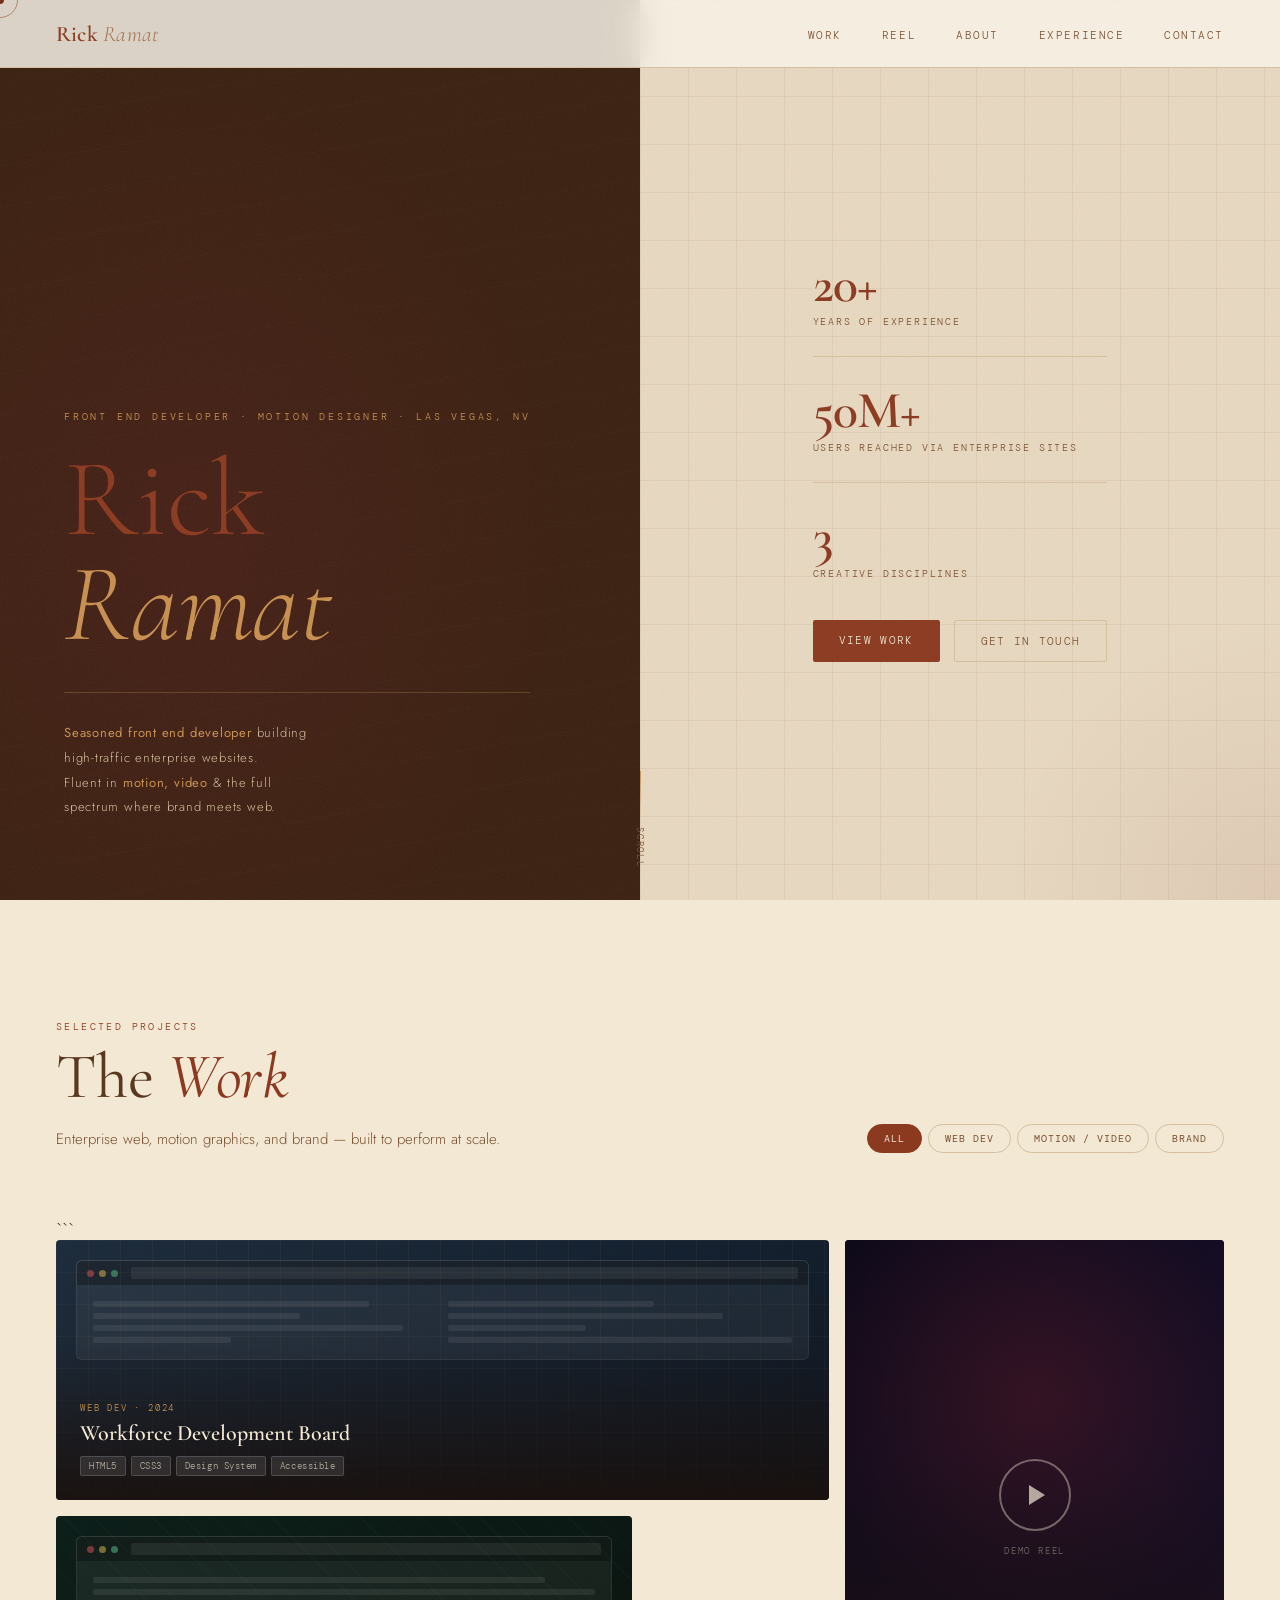
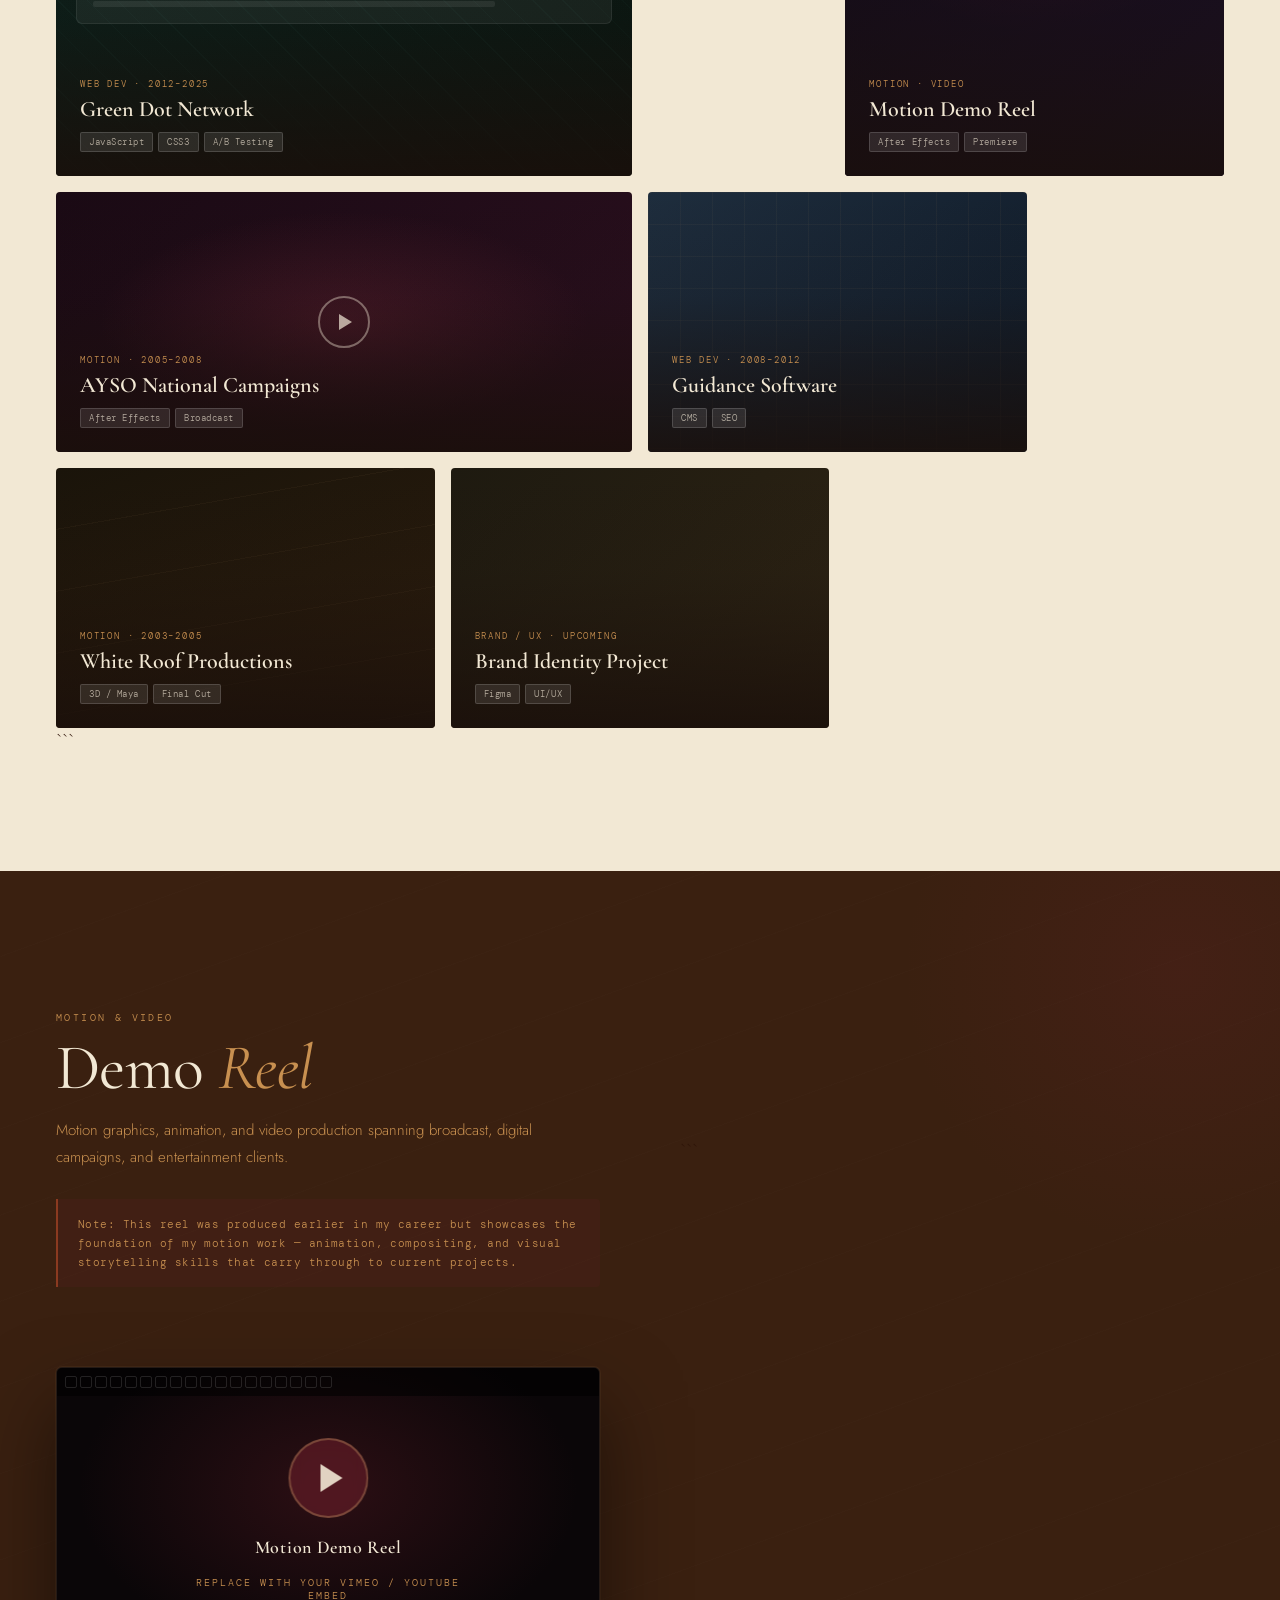
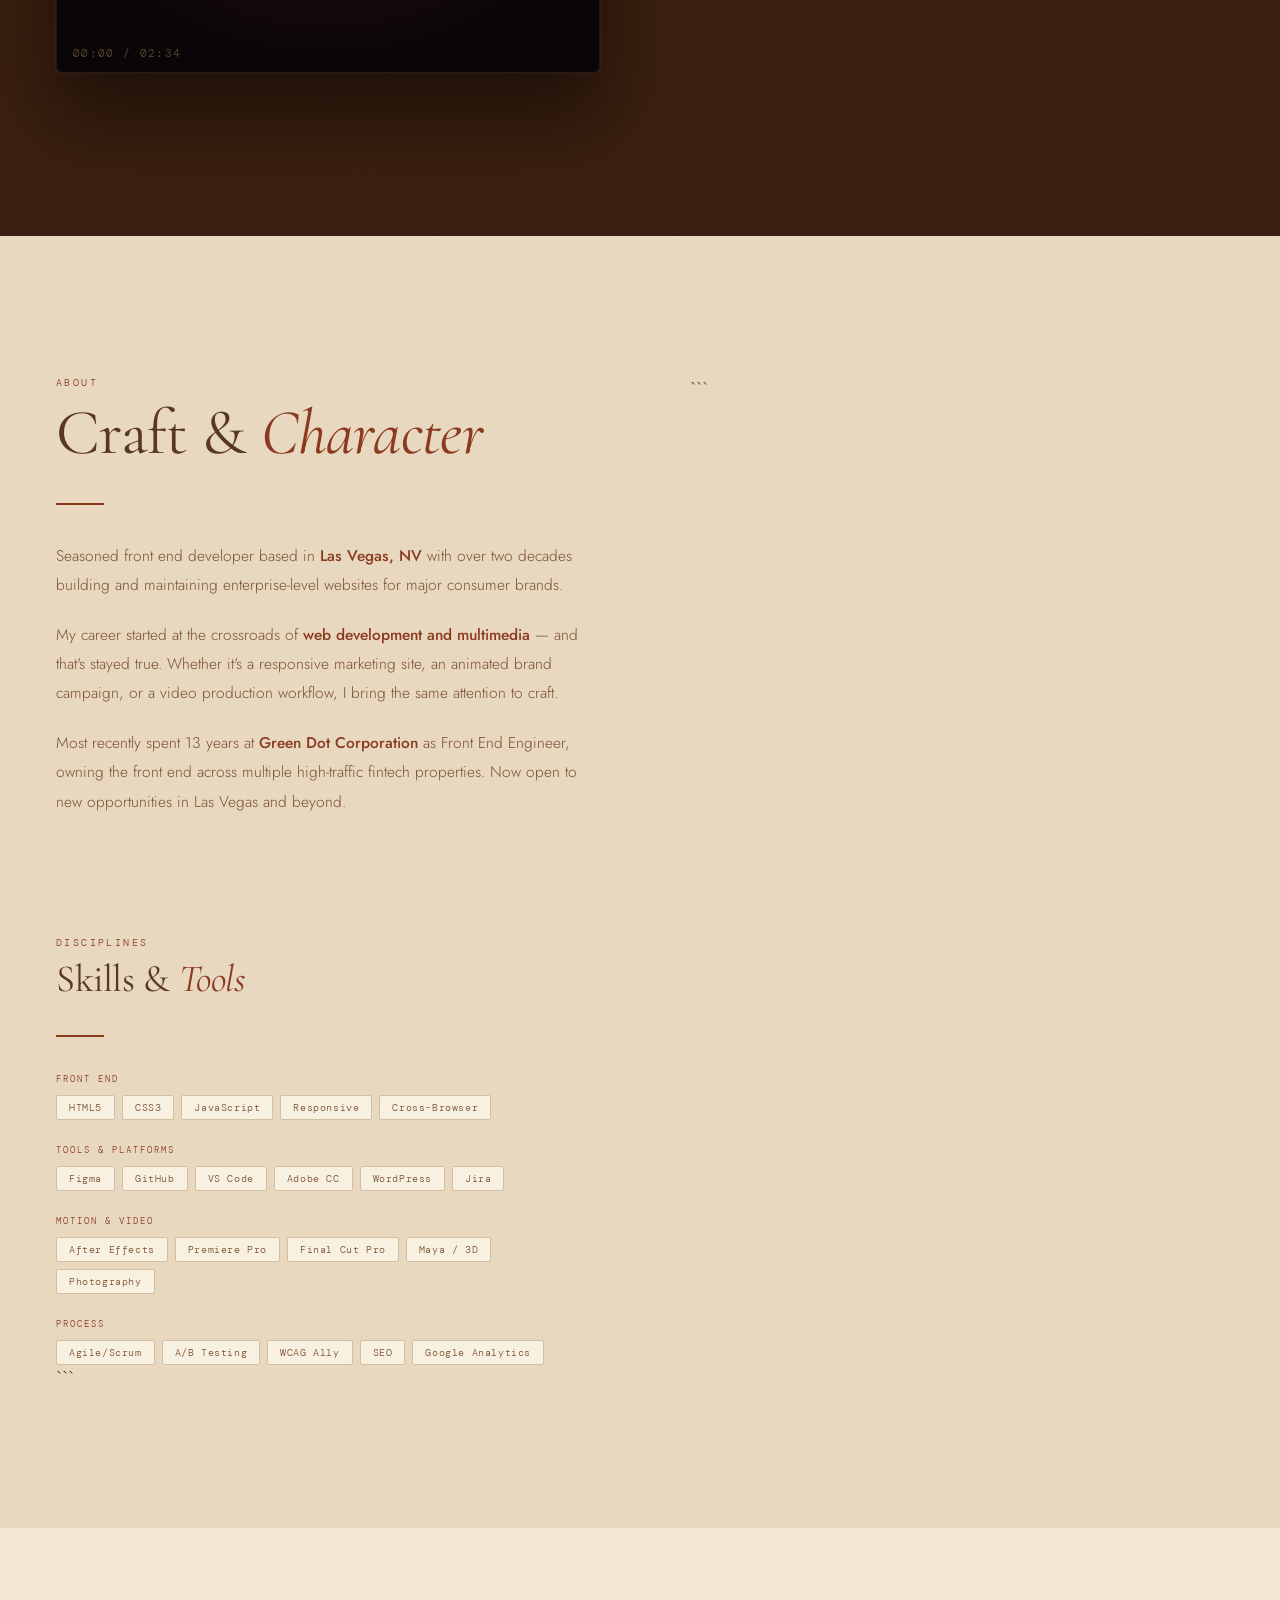
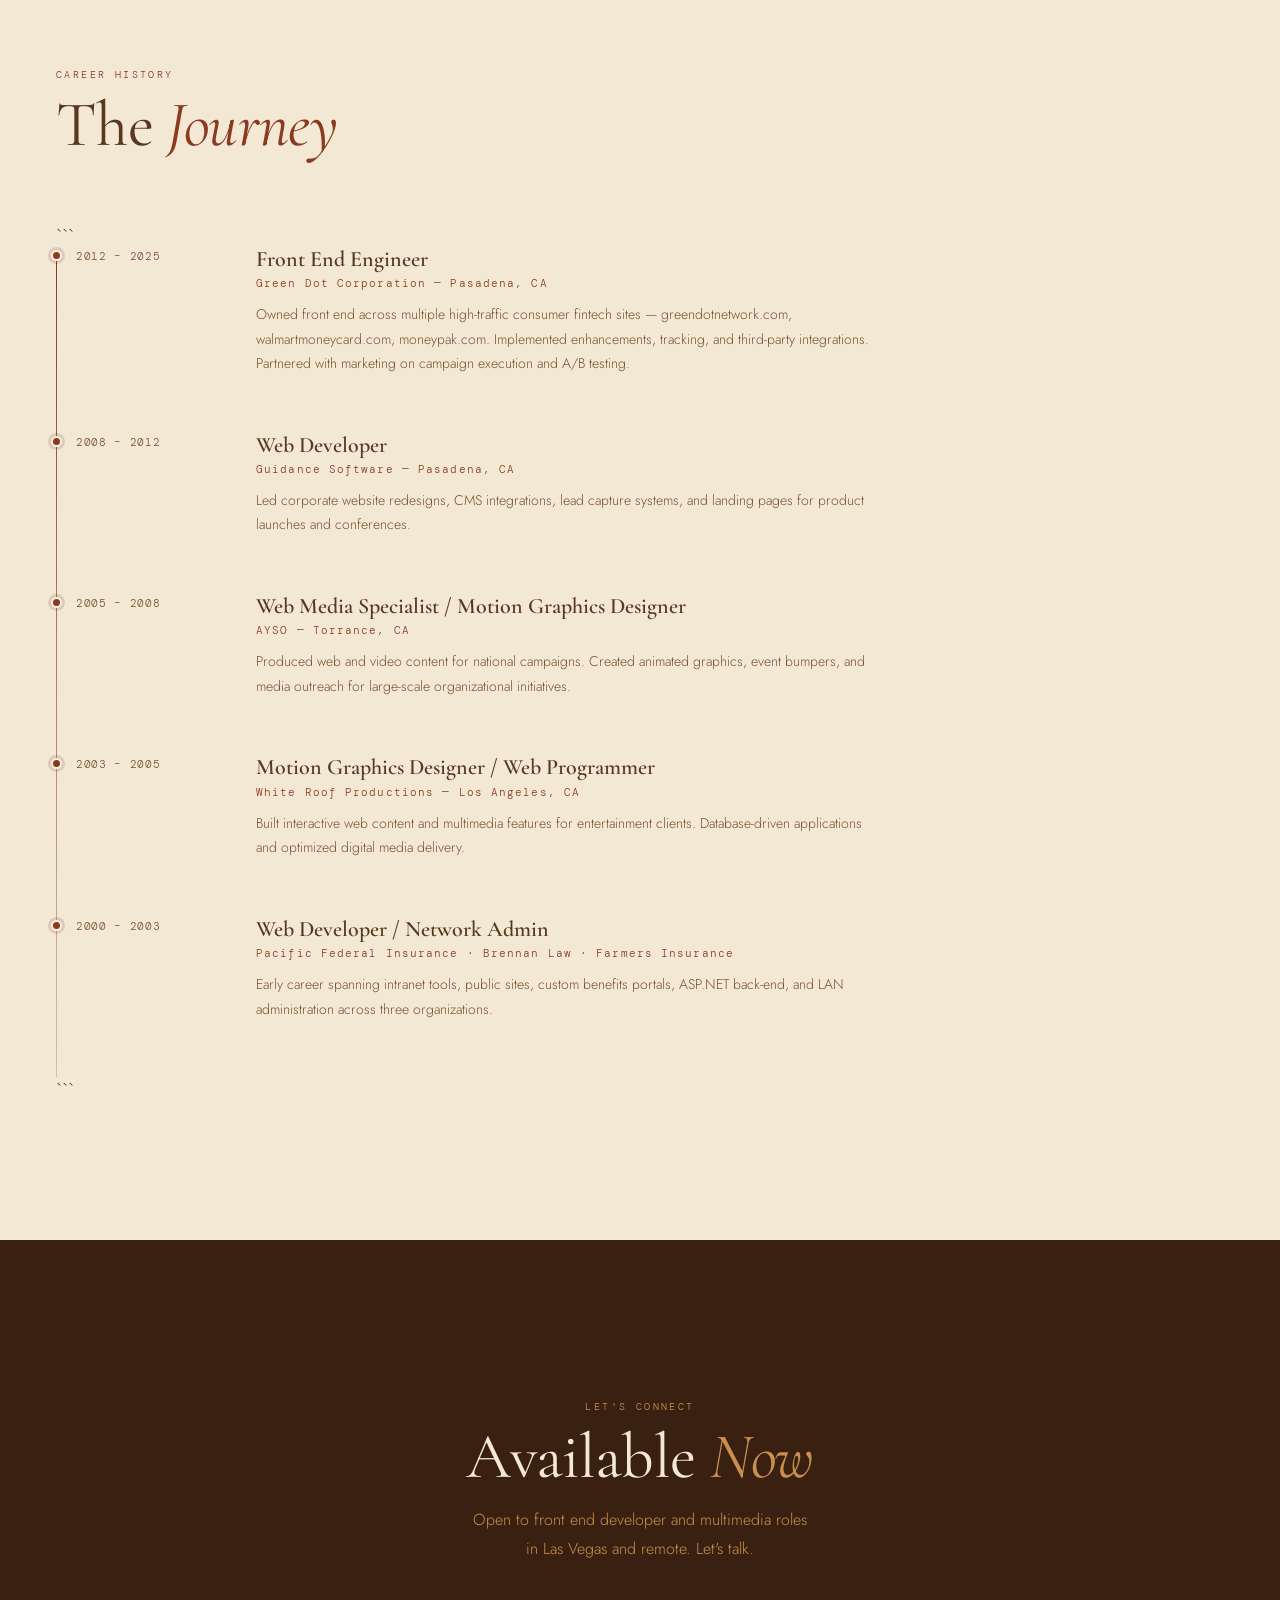
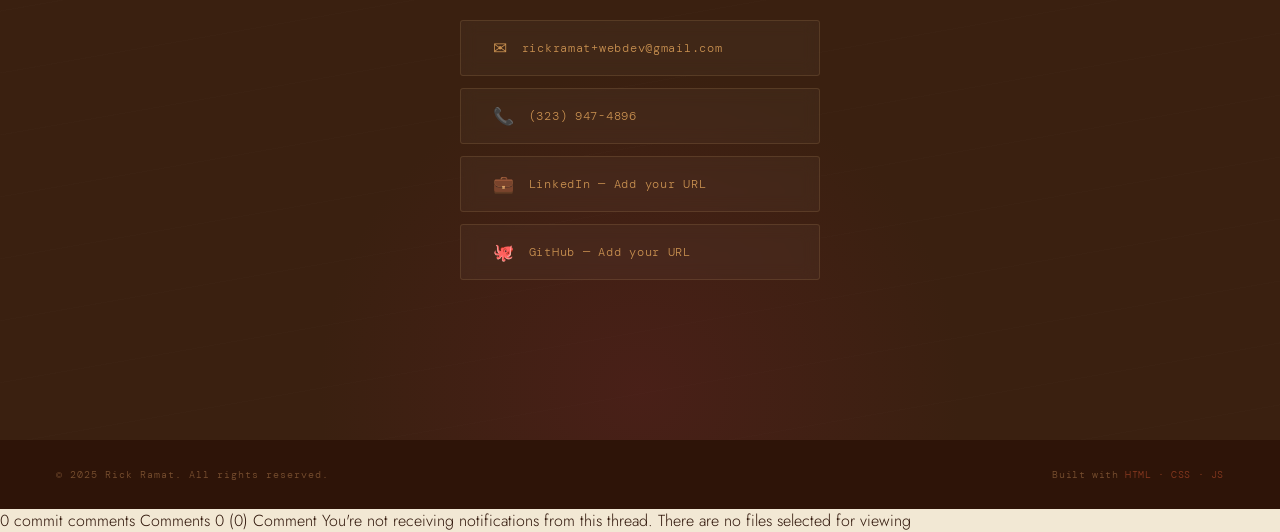
==== index.html @ 10703a1c "remove stray text" ====
<!DOCTYPE html>
<html lang="en">
<head>
<meta charset="UTF-8">
<meta name="viewport" content="width=device-width, initial-scale=1.0">
<title>Rick Ramat — Portfolio</title>
<link rel="preconnect" href="https://fonts.googleapis.com">
<link rel="preconnect" href="https://fonts.gstatic.com" crossorigin>
<link href="https://fonts.googleapis.com/css2?family=Cormorant+Garamond:ital,wght@0,300;0,400;0,600;0,700;1,300;1,400&family=Jost:wght@100;200;300;400;500&family=DM+Mono:wght@300;400;500&display=swap" rel="stylesheet">
<style>
/* ═══════════════════════════════════════════
   TOKENS
═══════════════════════════════════════════ */
:root {
  --ink:        #2e1408;
  --burgundy:   #8b3a20;
  --burgundy2:  #a84e2e;
  --burg-glow:  rgba(139,58,32,0.18);
  --brown-dk:   #5a3820;
  --brown-md:   #7a5030;
  --brown-lt:   #a07050;
  --parchment:  #e8d8c0;
  --parch-dk:   #d4c0a0;
  --parch-lt:   #f2e8d4;
  --sand:       #c89050;
  --sand-dim:   #7a5030;
  --cream:      #f8f0e0;
  --rope:       #c89050;
  --copper:     #8b3a20;
  --aged:       rgba(90,56,32,0.08);
  --f-display:  'Cormorant Garamond', Georgia, serif;
  --f-body:     'Jost', sans-serif;
  --f-mono:     'DM Mono', monospace;
  --ease-smooth: cubic-bezier(0.4, 0, 0.2, 1);
  --ease-spring: cubic-bezier(0.34, 1.56, 0.64, 1);
}
/* ═══════════════════════════════════════════
   RESET
═══════════════════════════════════════════ */
*, *::before, *::after { box-sizing: border-box; margin: 0; padding: 0; }
html { scroll-behavior: smooth; font-size: 16px; }
body {
  background: var(--parch-lt);
  color: var(--ink);
  font-family: var(--f-body);
  font-weight: 300;
  overflow-x: hidden;
  cursor: default;
}
/* Parchment texture overlay */
body::before {
  content: '';
  position: fixed; inset: 0;
  background-image:
    url("data:image/svg+xml,%3Csvg xmlns='http://www.w3.org/2000/svg' width='400' height='400'%3E%3Cfilter id='n'%3E%3CfeTurbulence type='fractalNoise' baseFrequency='0.65' numOctaves='3' stitchTiles='stitch'/%3E%3CfeColorMatrix type='saturate' values='0'/%3E%3C/filter%3E%3Crect width='400' height='400' filter='url(%23n)' opacity='0.055'/%3E%3C/svg%3E");
  pointer-events: none;
  z-index: 1000;
}
a { color: inherit; text-decoration: none; }
img { display: block; max-width: 100%; }
/* ═══════════════════════════════════════════
   CUSTOM CURSOR
═══════════════════════════════════════════ */
.cursor {
  position: fixed;
  width: 8px; height: 8px;
  background: var(--burgundy);
  border-radius: 50%;
  pointer-events: none;
  z-index: 9999;
  transform: translate(-50%,-50%);
  transition: transform 0.1s, width 0.3s var(--ease-spring), height 0.3s var(--ease-spring), background 0.3s;
  mix-blend-mode: multiply;
}
.cursor-ring {
  position: fixed;
  width: 36px; height: 36px;
  border: 1.5px solid var(--burgundy);
  border-radius: 50%;
  pointer-events: none;
  z-index: 9998;
  transform: translate(-50%,-50%);
  transition: transform 0.18s var(--ease-smooth), width 0.4s var(--ease-spring), height 0.4s var(--ease-spring), opacity 0.3s;
  opacity: 0.5;
}
/* ═══════════════════════════════════════════
   NAV
═══════════════════════════════════════════ */
nav {
  position: fixed; top: 0; left: 0; right: 0;
  z-index: 500;
  display: flex; align-items: center; justify-content: space-between;
  padding: 0 56px;
  height: 68px;
  background: rgba(250,244,232,0.85);
  backdrop-filter: blur(16px);
  border-bottom: 1px solid var(--parch-dk);
}
.nav-sig {
  font-family: var(--f-display);
  font-size: 22px;
  font-weight: 600;
  color: var(--burgundy);
  letter-spacing: 0.01em;
  line-height: 1;
}
.nav-sig span {
  color: var(--brown-lt);
  font-weight: 300;
  font-style: italic;
}
.nav-links {
  display: flex; gap: 40px; list-style: none;
}
.nav-links a {
  font-family: var(--f-mono);
  font-size: 11px;
  color: var(--sand-dim);
  letter-spacing: 0.14em;
  text-transform: uppercase;
  transition: color 0.25s;
  position: relative;
}
.nav-links a::after {
  content: '';
  position: absolute; bottom: -3px; left: 0; right: 0;
  height: 1px;
  background: var(--burgundy);
  transform: scaleX(0);
  transform-origin: left;
  transition: transform 0.3s var(--ease-smooth);
}
.nav-links a:hover { color: var(--burgundy); }
.nav-links a:hover::after { transform: scaleX(1); }
/* ═══════════════════════════════════════════
   HERO
═══════════════════════════════════════════ */
#hero {
  min-height: 100vh;
  display: grid;
  grid-template-columns: 1fr 1fr;
  position: relative;
  overflow: hidden;
}
/* Left panel — dark */
.hero-left {
  background: #3a2010;
  display: flex;
  align-items: flex-end;
  padding: 100px 64px 80px;
  position: relative;
  overflow: hidden;
}
/* Worn wood grain lines */
.hero-left::before {
  content: '';
  position: absolute; inset: 0;
  background: repeating-linear-gradient(
    170deg,
    transparent,
    transparent 40px,
    rgba(255,255,255,0.012) 40px,
    rgba(255,255,255,0.012) 41px
  );
}
/* Vignette */
.hero-left::after {
  content: '';
  position: absolute; inset: 0;
  background: radial-gradient(ellipse at 30% 60%, rgba(107,31,42,0.25) 0%, transparent 65%);
}
.hero-left-content {
  position: relative; z-index: 1;
}
.hero-eyebrow {
  font-family: var(--f-mono);
  font-size: 10px;
  letter-spacing: 0.28em;
  text-transform: uppercase;
  color: var(--rope);
  margin-bottom: 24px;
  opacity: 0;
  animation: riseUp 0.9s 0.2s var(--ease-smooth) forwards;
}
.hero-name {
  font-family: var(--f-display);
  font-weight: 300;
  line-height: 0.95;
  letter-spacing: -0.01em;
  opacity: 0;
  animation: riseUp 0.9s 0.35s var(--ease-smooth) forwards;
}
.hero-name .first {
  display: block;
  font-size: clamp(72px, 9vw, 110px);
  color: var(--copper);
}
.hero-name .last {
  display: block;
  font-size: clamp(72px, 9vw, 110px);
  color: var(--rope);
  font-style: italic;
}
.hero-title-block {
  margin-top: 36px;
  padding-top: 28px;
  border-top: 1px solid rgba(184,144,96,0.3);
  opacity: 0;
  animation: riseUp 0.9s 0.5s var(--ease-smooth) forwards;
}
.hero-title {
  font-family: var(--f-body);
  font-size: 13px;
  font-weight: 300;
  color: var(--parch-dk);
  letter-spacing: 0.06em;
  line-height: 1.9;
}
.hero-title strong {
  color: var(--sand);
  font-weight: 400;
}
/* Right panel — parchment */
.hero-right {
  background: #e8d8c0;
  display: flex;
  align-items: center;
  justify-content: center;
  padding: 100px 64px 80px;
  position: relative;
}
/* Map-like grid lines */
.hero-right::before {
  content: '';
  position: absolute; inset: 0;
  background-image:
    linear-gradient(rgba(90,50,20,0.06) 1px, transparent 1px),
    linear-gradient(90deg, rgba(90,50,20,0.06) 1px, transparent 1px);
  background-size: 48px 48px;
}
/* Aged corner stain */
.hero-right::after {
  content: '';
  position: absolute;
  bottom: 0; right: 0;
  width: 280px; height: 280px;
  background: radial-gradient(circle at 100% 100%, rgba(107,31,42,0.08) 0%, transparent 70%);
}
.hero-right-content {
  position: relative; z-index: 1;
  max-width: 380px;
}
.hero-stat-list {
  list-style: none;
  display: flex;
  flex-direction: column;
  gap: 28px;
  opacity: 0;
  animation: riseUp 0.9s 0.6s var(--ease-smooth) forwards;
}
.hero-stat {
  display: flex;
  flex-direction: column;
  gap: 4px;
  padding-bottom: 28px;
  border-bottom: 1px solid var(--parch-dk);
}
.hero-stat:last-child { border-bottom: none; padding-bottom: 0; }
.stat-num {
  font-family: var(--f-display);
  font-size: 52px;
  font-weight: 600;
  color: var(--burgundy);
  line-height: 1;
  letter-spacing: -0.02em;
}
.stat-label {
  font-family: var(--f-mono);
  font-size: 10px;
  letter-spacing: 0.18em;
  text-transform: uppercase;
  color: var(--sand-dim);
}
.hero-cta-row {
  display: flex; gap: 14px; flex-wrap: wrap;
  margin-top: 40px;
  opacity: 0;
  animation: riseUp 0.9s 0.75s var(--ease-smooth) forwards;
}
.btn-burg {
  font-family: var(--f-mono);
  font-size: 11px;
  padding: 13px 26px;
  background: var(--burgundy);
  color: var(--parch-lt);
  letter-spacing: 0.12em;
  text-transform: uppercase;
  border: none;
  border-radius: 2px;
  cursor: pointer;
  transition: background 0.25s, transform 0.2s var(--ease-spring);
}
.btn-burg:hover { background: var(--burgundy2); transform: translateY(-2px); }
.btn-ghost {
  font-family: var(--f-mono);
  font-size: 11px;
  padding: 13px 26px;
  background: transparent;
  color: var(--brown-md);
  letter-spacing: 0.12em;
  text-transform: uppercase;
  border: 1px solid var(--parch-dk);
  border-radius: 2px;
  cursor: pointer;
  transition: border-color 0.25s, color 0.25s;
}
.btn-ghost:hover { border-color: var(--burgundy); color: var(--burgundy); }
/* Scroll hint */
.scroll-hint {
  position: absolute;
  bottom: 32px; left: 50%;
  transform: translateX(-50%);
  display: flex;
  flex-direction: column;
  align-items: center;
  gap: 8px;
  opacity: 0;
  animation: fadeIn 1s 1.2s ease forwards;
}
.scroll-line {
  width: 1px; height: 48px;
  background: linear-gradient(to bottom, var(--rope), transparent);
  animation: scrollPulse 2s ease-in-out infinite;
}
.scroll-label {
  font-family: var(--f-mono);
  font-size: 9px;
  letter-spacing: 0.2em;
  text-transform: uppercase;
  color: var(--sand-dim);
  writing-mode: vertical-rl;
}
/* ═══════════════════════════════════════════
   SECTION SHELL
═══════════════════════════════════════════ */
section { position: relative; }
.sec-inner {
  max-width: 1280px;
  margin: 0 auto;
  padding: 0 56px;
}
.sec-label {
  font-family: var(--f-mono);
  font-size: 10px;
  letter-spacing: 0.24em;
  text-transform: uppercase;
  color: var(--burgundy);
  margin-bottom: 10px;
}
.sec-title {
  font-family: var(--f-display);
  font-size: clamp(42px, 5vw, 68px);
  font-weight: 400;
  color: var(--brown-dk);
  line-height: 1.05;
  letter-spacing: -0.01em;
}
.sec-title em {
  font-style: italic;
  color: var(--burgundy);
}
.sec-sub {
  font-size: 15px;
  color: var(--sand-dim);
  max-width: 520px;
  line-height: 1.8;
  margin-top: 16px;
  font-weight: 300;
}
/* ═══════════════════════════════════════════
   WORK SECTION
═══════════════════════════════════════════ */
#work {
  background: #f2e8d4;
  padding: 120px 0;
}
.work-header {
  display: flex;
  align-items: flex-end;
  justify-content: space-between;
  gap: 40px;
  margin-bottom: 64px;
  flex-wrap: wrap;
}
.filter-row {
  display: flex; gap: 6px; flex-wrap: wrap;
}
.filt {
  font-family: var(--f-mono);
  font-size: 10px;
  padding: 7px 16px;
  border-radius: 20px;
  border: 1px solid var(--parch-dk);
  background: transparent;
  color: var(--sand-dim);
  cursor: pointer;
  letter-spacing: 0.1em;
  text-transform: uppercase;
  transition: all 0.25s;
}
.filt.on, .filt:hover {
  background: var(--burgundy);
  border-color: var(--burgundy);
  color: var(--parch-lt);
}
/* Bento-style grid */
.bento {
  display: grid;
  grid-template-columns: repeat(12, 1fr);
  grid-auto-rows: 260px;
  gap: 16px;
}
.card {
  position: relative;
  overflow: hidden;
  border-radius: 4px;
  cursor: pointer;
  background: var(--parchment);
}
.card-sm  { grid-column: span 4; }
.card-md  { grid-column: span 6; }
.card-lg  { grid-column: span 8; }
.card-xl  { grid-column: span 12; grid-row: span 1; height: 320px; }
.card-tall{ grid-column: span 4; grid-row: span 2; }
/* Card inner layers */
.card-bg {
  position: absolute; inset: 0;
  transition: transform 0.6s var(--ease-smooth);
}
.card:hover .card-bg { transform: scale(1.04); }
.card-overlay {
  position: absolute; inset: 0;
  background: linear-gradient(to top, rgba(26,15,10,0.85) 0%, rgba(26,15,10,0.1) 60%, transparent 100%);
  transition: opacity 0.4s;
}
.card-overlay-hover {
  position: absolute; inset: 0;
  background: rgba(107,31,42,0.18);
  opacity: 0;
  transition: opacity 0.35s;
  display: flex; align-items: center; justify-content: center;
}
.card:hover .card-overlay-hover { opacity: 1; }
.view-pill {
  font-family: var(--f-mono);
  font-size: 10px;
  letter-spacing: 0.16em;
  text-transform: uppercase;
  color: var(--parch-lt);
  border: 1px solid rgba(242,232,213,0.6);
  padding: 8px 18px;
  border-radius: 20px;
  backdrop-filter: blur(8px);
  background: rgba(107,31,42,0.3);
}
.card-body {
  position: absolute;
  bottom: 0; left: 0; right: 0;
  padding: 24px;
  z-index: 2;
}
.card-type {
  font-family: var(--f-mono);
  font-size: 9px;
  letter-spacing: 0.2em;
  text-transform: uppercase;
  color: var(--rope);
  margin-bottom: 6px;
}
.card-title {
  font-family: var(--f-display);
  font-size: 22px;
  font-weight: 600;
  color: var(--parch-lt);
  line-height: 1.2;
  margin-bottom: 8px;
}
.card-desc {
  font-size: 12px;
  color: rgba(242,232,213,0.72);
  line-height: 1.6;
  font-weight: 300;
  display: none;
}
.card:hover .card-desc { display: block; }
.card-chips {
  display: flex; flex-wrap: wrap; gap: 5px;
  margin-top: 10px;
}
.chip {
  font-family: var(--f-mono);
  font-size: 9px;
  padding: 3px 8px;
  background: rgba(255,255,255,0.1);
  border: 1px solid rgba(255,255,255,0.15);
  border-radius: 2px;
  color: rgba(242,232,213,0.7);
  letter-spacing: 0.06em;
}
/* Card background patterns */
.bg-web {
  background:
    linear-gradient(135deg, #1e2d3d 0%, #0f1a28 100%);
}
.bg-web::after {
  content: '';
  position: absolute; inset: 0;
  background-image: linear-gradient(rgba(184,144,96,0.06) 1px, transparent 1px),
    linear-gradient(90deg, rgba(184,144,96,0.06) 1px, transparent 1px);
  background-size: 32px 32px;
}
.bg-fintech {
  background: linear-gradient(135deg, #0d1f1a 0%, #0a1510 100%);
}
.bg-fintech::after {
  content: '';
  position: absolute; inset: 0;
  background: repeating-linear-gradient(45deg, transparent, transparent 20px, rgba(74,170,154,0.04) 20px, rgba(74,170,154,0.04) 21px);
}
.bg-motion {
  background: linear-gradient(135deg, #1a0a14 0%, #2a0f1e 100%);
}
.bg-motion::after {
  content: '';
  position: absolute; inset: 0;
  background: radial-gradient(ellipse at 50% 50%, rgba(139,47,62,0.3) 0%, transparent 60%);
}
.bg-brand {
  background: linear-gradient(160deg, #1a140a 0%, #2e1e0e 100%);
}
.bg-brand::after {
  content: '';
  position: absolute; inset: 0;
  background: repeating-linear-gradient(170deg, transparent, transparent 60px, rgba(184,144,96,0.05) 60px, rgba(184,144,96,0.05) 61px);
}
.bg-reel {
  background: linear-gradient(135deg, #0f0a1a 0%, #1a1030 100%);
}
.bg-reel::after {
  content: '';
  position: absolute; inset: 0;
  background: radial-gradient(circle at 50% 30%, rgba(107,31,42,0.4) 0%, transparent 55%);
}
.bg-ux {
  background: linear-gradient(135deg, #1e1a10 0%, #2e2414 100%);
}
/* Placeholder browser mockup */
.browser-mock {
  position: absolute;
  top: 20px; left: 20px; right: 20px;
  background: rgba(255,255,255,0.06);
  border-radius: 6px;
  overflow: hidden;
  border: 1px solid rgba(255,255,255,0.08);
}
.browser-bar {
  height: 24px;
  background: rgba(0,0,0,0.3);
  display: flex; align-items: center;
  padding: 0 10px; gap: 5px;
}
.bdot { width: 7px; height: 7px; border-radius: 50%; opacity: 0.6; }
.bd-r { background: #c94c4c; }
.bd-y { background: #c9a84c; }
.bd-g { background: #4caf7d; }
.browser-url {
  flex: 1; height: 12px;
  background: rgba(255,255,255,0.07);
  border-radius: 2px; margin-left: 8px;
}
.browser-content {
  padding: 16px;
  display: flex; gap: 10px;
}
.bcol {
  flex: 1;
  display: flex; flex-direction: column; gap: 6px;
}
.brow {
  height: 6px; border-radius: 2px;
  background: rgba(255,255,255,0.08);
}
.brow.w60 { width: 60%; }
.brow.w80 { width: 80%; }
.brow.w40 { width: 40%; }
.brow.w90 { width: 90%; }
/* Video placeholder */
.reel-mock {
  position: absolute;
  top: 50%; left: 50%;
  transform: translate(-50%, -50%);
  display: flex; flex-direction: column; align-items: center; gap: 14px;
}
.play-ring {
  width: 72px; height: 72px;
  border-radius: 50%;
  border: 2px solid rgba(242,232,213,0.4);
  display: flex; align-items: center; justify-content: center;
  transition: border-color 0.3s, transform 0.3s var(--ease-spring);
}
.card:hover .play-ring {
  border-color: var(--rope);
  transform: scale(1.1);
}
.play-tri {
  width: 0; height: 0;
  border-top: 10px solid transparent;
  border-bottom: 10px solid transparent;
  border-left: 16px solid rgba(242,232,213,0.7);
  margin-left: 4px;
  transition: border-left-color 0.3s;
}
.card:hover .play-tri { border-left-color: var(--rope); }
.reel-label {
  font-family: var(--f-mono);
  font-size: 9px;
  letter-spacing: 0.2em;
  text-transform: uppercase;
  color: rgba(242,232,213,0.4);
}
/* ═══════════════════════════════════════════
   DEMO REEL SECTION
═══════════════════════════════════════════ */
#reel {
  padding: 140px 0;
  background: #3a2010;
  overflow: hidden;
  position: relative;
}
#reel::before {
  content: '';
  position: absolute; inset: 0;
  background: repeating-linear-gradient(
    160deg,
    transparent,
    transparent 80px,
    rgba(255,255,255,0.008) 80px,
    rgba(255,255,255,0.008) 81px
  );
}
#reel::after {
  content: '';
  position: absolute;
  top: -200px; right: -200px;
  width: 600px; height: 600px;
  border-radius: 50%;
  background: radial-gradient(circle, rgba(107,31,42,0.2) 0%, transparent 65%);
}
.reel-inner {
  display: grid;
  grid-template-columns: 1fr 1fr;
  gap: 80px;
  align-items: center;
  position: relative; z-index: 1;
}
.reel-text .sec-title { color: var(--parch-lt); }
.reel-text .sec-title em { color: var(--rope); }
.reel-text .sec-sub { color: var(--sand); }
.reel-text .sec-label { color: var(--rope); }
.reel-note {
  margin-top: 28px;
  padding: 16px 20px;
  border-left: 2px solid var(--burgundy);
  background: rgba(107,31,42,0.15);
  border-radius: 0 4px 4px 0;
}
.reel-note p {
  font-family: var(--f-mono);
  font-size: 11px;
  color: var(--sand);
  line-height: 1.7;
  letter-spacing: 0.04em;
}
.reel-note span { color: var(--rope); }
.reel-player {
  position: relative;
  aspect-ratio: 16/9;
  background: #0a0608;
  border-radius: 6px;
  overflow: hidden;
  border: 1px solid rgba(184,144,96,0.15);
  box-shadow: 0 40px 80px rgba(0,0,0,0.5), 0 0 0 1px rgba(184,144,96,0.08);
}
.reel-player-bg {
  position: absolute; inset: 0;
  background: radial-gradient(ellipse at 50% 40%, rgba(107,31,42,0.35) 0%, transparent 65%);
}
.reel-filmstrip {
  position: absolute;
  top: 0; left: 0; right: 0;
  height: 28px;
  background: rgba(0,0,0,0.6);
  display: flex; align-items: center;
  gap: 3px; padding: 0 8px;
  overflow: hidden;
}
.reel-hole {
  width: 12px; height: 12px;
  border-radius: 2px;
  border: 1.5px solid rgba(255,255,255,0.12);
  flex-shrink: 0;
}
.reel-center {
  position: absolute;
  top: 50%; left: 50%;
  transform: translate(-50%, -50%);
  display: flex; flex-direction: column;
  align-items: center; gap: 18px;
  text-align: center;
}
.reel-play-btn {
  width: 80px; height: 80px;
  border-radius: 50%;
  background: rgba(107,31,42,0.6);
  border: 2px solid rgba(184,144,96,0.4);
  display: flex; align-items: center; justify-content: center;
  cursor: pointer;
  transition: background 0.3s, border-color 0.3s, transform 0.3s var(--ease-spring);
  backdrop-filter: blur(8px);
}
.reel-play-btn:hover {
  background: var(--burgundy);
  border-color: var(--rope);
  transform: scale(1.08);
}
.reel-play-tri {
  width: 0; height: 0;
  border-top: 14px solid transparent;
  border-bottom: 14px solid transparent;
  border-left: 22px solid rgba(242,232,213,0.9);
  margin-left: 6px;
}
.reel-title-overlay {
  font-family: var(--f-display);
  font-size: 18px;
  font-weight: 600;
  color: var(--parch-lt);
  letter-spacing: 0.04em;
}
.reel-sub-overlay {
  font-family: var(--f-mono);
  font-size: 10px;
  color: var(--sand);
  letter-spacing: 0.2em;
  text-transform: uppercase;
}
.reel-timecode {
  position: absolute;
  bottom: 12px; left: 16px;
  font-family: var(--f-mono);
  font-size: 11px;
  color: rgba(184,144,96,0.5);
  letter-spacing: 0.12em;
}
/* ═══════════════════════════════════════════
   ABOUT SECTION
═══════════════════════════════════════════ */
#about {
  padding: 140px 0;
  background: #e8d8c0;
}
.about-grid {
  display: grid;
  grid-template-columns: 1fr 1fr;
  gap: 100px;
  align-items: start;
}
.about-text p {
  font-size: 15.5px;
  color: var(--brown-md);
  line-height: 1.9;
  margin-bottom: 20px;
  font-weight: 300;
}
.about-text p strong {
  color: var(--burgundy);
  font-weight: 500;
}
.about-divider {
  width: 48px; height: 2px;
  background: var(--burgundy);
  margin: 36px 0;
}
.skill-stack {
  display: flex;
  flex-direction: column;
  gap: 24px;
}
/*.skill-row { }*/
.skill-row-label {
  font-family: var(--f-mono);
  font-size: 9px;
  letter-spacing: 0.22em;
  text-transform: uppercase;
  color: var(--burgundy);
  margin-bottom: 10px;
}
.skill-pills {
  display: flex; flex-wrap: wrap; gap: 7px;
}
.pill {
  font-family: var(--f-mono);
  font-size: 10px;
  padding: 5px 12px;
  border-radius: 2px;
  background: var(--cream);
  border: 1px solid var(--parch-dk);
  color: var(--brown-md);
  letter-spacing: 0.06em;
  transition: background 0.2s, border-color 0.2s, color 0.2s;
}
.pill:hover {
  background: var(--burgundy);
  border-color: var(--burgundy);
  color: var(--parch-lt);
}
/* ═══════════════════════════════════════════
   EXPERIENCE TIMELINE
═══════════════════════════════════════════ */
#experience {
  padding: 140px 0;
  background: #f2e8d4;
}
.timeline {
  position: relative;
  max-width: 820px;
}
.timeline::before {
  content: '';
  position: absolute;
  left: 0; top: 6px; bottom: 0;
  width: 1px;
  background: linear-gradient(to bottom, var(--burgundy), var(--parch-dk));
}
.tl-item {
  display: grid;
  grid-template-columns: 160px 1fr;
  gap: 40px;
  padding: 0 0 56px 0;
  position: relative;
}
.tl-item::before {
  content: '';
  position: absolute;
  left: -5px; top: 4px;
  width: 11px; height: 11px;
  border-radius: 50%;
  background: var(--burgundy);
  border: 2px solid var(--cream);
  box-shadow: 0 0 0 3px rgba(107,31,42,0.15);
  z-index: 1;
}
.tl-dates {
  font-family: var(--f-mono);
  font-size: 11px;
  color: var(--sand-dim);
  padding-top: 3px;
  padding-left: 20px;
  letter-spacing: 0.06em;
}
.tl-role {
  font-family: var(--f-display);
  font-size: 22px;
  font-weight: 600;
  color: var(--brown-dk);
  margin-bottom: 4px;
  line-height: 1.2;
}
.tl-co {
  font-family: var(--f-mono);
  font-size: 11px;
  color: var(--burgundy);
  letter-spacing: 0.1em;
  margin-bottom: 12px;
}
.tl-desc {
  font-size: 14px;
  color: var(--brown-md);
  line-height: 1.75;
  font-weight: 300;
}
/* ═══════════════════════════════════════════
   CONTACT
═══════════════════════════════════════════ */
#contact {
  padding: 160px 0;
  background: #3a2010;
  position: relative;
  overflow: hidden;
  text-align: center;
}
#contact::before {
  content: '';
  position: absolute; inset: 0;
  background: repeating-linear-gradient(
    170deg,
    transparent,
    transparent 60px,
    rgba(255,255,255,0.008) 60px,
    rgba(255,255,255,0.008) 61px
  );
}
#contact::after {
  content: '';
  position: absolute;
  bottom: -300px; left: 50%;
  transform: translateX(-50%);
  width: 700px; height: 700px;
  border-radius: 50%;
  background: radial-gradient(circle, rgba(107,31,42,0.3) 0%, transparent 65%);
}
.contact-inner {
  position: relative; z-index: 1;
  max-width: 680px;
  margin: 0 auto;
}
.contact-inner .sec-title { color: var(--parch-lt); }
.contact-inner .sec-title em { color: var(--rope); }
.contact-inner .sec-label { color: var(--rope); }
.contact-tagline {
  font-size: 16px;
  color: var(--sand);
  line-height: 1.8;
  margin-top: 16px;
  font-weight: 300;
}
.contact-links {
  display: flex;
  flex-direction: column;
  gap: 12px;
  margin-top: 56px;
  align-items: center;
}
.contact-link {
  display: flex; align-items: center; gap: 14px;
  font-family: var(--f-mono);
  font-size: 12px;
  padding: 16px 32px;
  border: 1px solid rgba(184,144,96,0.2);
  border-radius: 3px;
  color: var(--sand);
  background: rgba(255,255,255,0.03);
  backdrop-filter: blur(8px);
  transition: border-color 0.3s, color 0.3s, background 0.3s, transform 0.25s var(--ease-spring);
  width: 360px;
  letter-spacing: 0.06em;
}
.contact-link:hover {
  border-color: var(--burgundy);
  color: var(--parch-lt);
  background: rgba(107,31,42,0.2);
  transform: translateX(4px);
}
.contact-link .ci { font-size: 17px; }
/* ═══════════════════════════════════════════
   FOOTER
═══════════════════════════════════════════ */
footer {
  padding: 28px 56px;
  background: #2e1408;
  display: flex; align-items: center; justify-content: space-between;
  flex-wrap: wrap; gap: 12px;
}
.foot-copy {
  font-family: var(--f-mono);
  font-size: 10px;
  color: var(--sand-dim);
  letter-spacing: 0.1em;
}
.foot-built {
  font-family: var(--f-mono);
  font-size: 10px;
  color: var(--sand-dim);
  letter-spacing: 0.06em;
}
.foot-built span { color: var(--burgundy); }
/* ═══════════════════════════════════════════
   SCROLL REVEAL
═══════════════════════════════════════════ */
.reveal {
  opacity: 0;
  transform: translateY(28px);
  transition: opacity 0.7s var(--ease-smooth), transform 0.7s var(--ease-smooth);
}
.reveal.up { opacity: 1; transform: none; }
/* ═══════════════════════════════════════════
   ANIMATIONS
═══════════════════════════════════════════ */
@keyframes riseUp {
  from { opacity: 0; transform: translateY(30px); }
  to   { opacity: 1; transform: translateY(0); }
}
@keyframes fadeIn {
  from { opacity: 0; }
  to   { opacity: 1; }
}
@keyframes scrollPulse {
  0%, 100% { opacity: 0.3; transform: scaleY(1); }
  50%       { opacity: 1;   transform: scaleY(1.15); }
}
/* ═══════════════════════════════════════════
   RESPONSIVE
═══════════════════════════════════════════ */
@media (max-width: 1024px) {
  #hero { grid-template-columns: 1fr; min-height: auto; }
  .hero-left { padding: 110px 40px 60px; }
  .hero-right { padding: 60px 40px 80px; }
  .about-grid { grid-template-columns: 1fr; gap: 56px; }
  .reel-inner { grid-template-columns: 1fr; }
  .bento { grid-auto-rows: 220px; }
  .card-lg, .card-xl { grid-column: span 12; }
  .card-tall { grid-column: span 6; grid-row: span 1; }
}
@media (max-width: 768px) {
  nav { padding: 0 24px; }
  .nav-links { display: none; }
  .sec-inner { padding: 0 24px; }
  #work, #reel, #about, #experience, #contact { padding: 80px 0; }
  .bento { grid-template-columns: 1fr 1fr; grid-auto-rows: 200px; }
  .card-sm, .card-md, .card-lg, .card-xl, .card-tall { grid-column: span 2; grid-row: span 1; }
  .tl-item { grid-template-columns: 1fr; gap: 8px; }
  .tl-item::before { display: none; }
  .timeline::before { display: none; }
  .tl-dates { padding-left: 0; }
  .contact-link { width: 100%; }
  footer { padding: 24px; }
}
</style>
</head>
<body>
<!-- CURSOR -->
<div class="cursor" id="cur"></div>
<div class="cursor-ring" id="curR"></div>
<!-- NAV -->
<nav>
  <div class="nav-sig">Rick <span>Ramat</span></div>
  <ul class="nav-links">
    <li><a href="#work">Work</a></li>
    <li><a href="#reel">Reel</a></li>
    <li><a href="#about">About</a></li>
    <li><a href="#experience">Experience</a></li>
    <li><a href="#contact">Contact</a></li>
  </ul>
</nav>
<!-- ══ HERO ══ -->
<section id="hero">
  <div class="hero-left">
    <div class="hero-left-content">
      <div class="hero-eyebrow">Front End Developer  ·  Motion Designer  ·  Las Vegas, NV</div>
      <h1 class="hero-name">
        <span class="first">Rick</span>
        <span class="last">Ramat</span>
      </h1>
      <div class="hero-title-block">
        <div class="hero-title">
          <strong>Seasoned front end developer</strong> building<br>
          high-traffic enterprise websites.<br>
          Fluent in <strong>motion, video</strong> & the full<br>
          spectrum where brand meets web.
        </div>
      </div>
    </div>
  </div>
  <div class="hero-right">
    <div class="hero-right-content">
      <ul class="hero-stat-list">
        <li class="hero-stat">
          <span class="stat-num">20+</span>
          <span class="stat-label">Years of Experience</span>
        </li>
        <li class="hero-stat">
          <span class="stat-num">50M+</span>
          <span class="stat-label">Users Reached via Enterprise Sites</span>
        </li>
        <li class="hero-stat">
          <span class="stat-num">3</span>
          <span class="stat-label">Creative Disciplines</span>
        </li>
      </ul>
      <div class="hero-cta-row">
        <a href="#work" class="btn-burg">View Work</a>
        <a href="#contact" class="btn-ghost">Get In Touch</a>
      </div>
    </div>
  </div>
  <div class="scroll-hint">
    <div class="scroll-line"></div>
    <span class="scroll-label">Scroll</span>
  </div>
</section>
<!-- ══ WORK ══ -->
<section id="work">
  <div class="sec-inner">
    <div class="work-header reveal">
      <div>
        <div class="sec-label">Selected Projects</div>
        <h2 class="sec-title">The <em>Work</em></h2>
        <p class="sec-sub">Enterprise web, motion graphics, and brand — built to perform at scale.</p>
      </div>
      <div class="filter-row">
        <button class="filt on" onclick="filt('all',this)">All</button>
        <button class="filt" onclick="filt('web',this)">Web Dev</button>
        <button class="filt" onclick="filt('motion',this)">Motion / Video</button>
        <button class="filt" onclick="filt('brand',this)">Brand</button>
      </div>
    </div>
```
<div class="bento" id="bento">
  <!-- WDB — large card -->
  <div class="card card-lg reveal" data-cat="web">
    <div class="card-bg bg-web">
      <div class="browser-mock">
        <div class="browser-bar">
          <div class="bdot bd-r"></div><div class="bdot bd-y"></div><div class="bdot bd-g"></div>
          <div class="browser-url"></div>
        </div>
        <div class="browser-content">
          <div class="bcol">
            <div class="brow w80"></div><div class="brow w60"></div>
            <div class="brow w90"></div><div class="brow w40"></div>
          </div>
          <div class="bcol">
            <div class="brow w60"></div><div class="brow w80"></div>
            <div class="brow w40"></div><div class="brow w70"></div>
          </div>
        </div>
      </div>
    </div>
    <div class="card-overlay"></div>
    <div class="card-overlay-hover"><span class="view-pill">View Project →</span></div>
    <div class="card-body">
      <div class="card-type">Web Dev  ·  2024</div>
      <div class="card-title">Workforce Development Board</div>
      <div class="card-desc">Full HTML/CSS site with custom design system built in response to a City RFP. Responsive, WCAG-accessible, brand-consistent.</div>
      <div class="card-chips">
        <span class="chip">HTML5</span><span class="chip">CSS3</span>
        <span class="chip">Design System</span><span class="chip">Accessible</span>
      </div>
    </div>
  </div>
  <!-- Reel teaser — tall card -->
  <div class="card card-tall reveal" data-cat="motion" style="background:#0a0608;">
    <div class="card-bg bg-reel"></div>
    <div class="card-overlay"></div>
    <div class="card-overlay-hover"><span class="view-pill">Watch Reel →</span></div>
    <div class="reel-mock">
      <div class="play-ring"><div class="play-tri"></div></div>
      <div class="reel-label">Demo Reel</div>
    </div>
    <div class="card-body">
      <div class="card-type">Motion · Video</div>
      <div class="card-title">Motion Demo Reel</div>
      <div class="card-chips">
        <span class="chip">After Effects</span><span class="chip">Premiere</span>
      </div>
    </div>
  </div>
  <!-- Green Dot -->
  <div class="card card-md reveal" data-cat="web">
    <div class="card-bg bg-fintech">
      <div class="browser-mock">
        <div class="browser-bar">
          <div class="bdot bd-r"></div><div class="bdot bd-y"></div><div class="bdot bd-g"></div>
          <div class="browser-url"></div>
        </div>
        <div class="browser-content">
          <div class="bcol">
            <div class="brow w90"></div><div class="brow w70"></div><div class="brow w80"></div>
          </div>
        </div>
      </div>
    </div>
    <div class="card-overlay"></div>
    <div class="card-overlay-hover"><span class="view-pill">View Project →</span></div>
    <div class="card-body">
      <div class="card-type">Web Dev  ·  2012–2025</div>
      <div class="card-title">Green Dot Network</div>
      <div class="card-desc">Front end ownership across high-traffic fintech consumer sites. A/B testing, campaign execution, performance.</div>
      <div class="card-chips">
        <span class="chip">JavaScript</span><span class="chip">CSS3</span><span class="chip">A/B Testing</span>
      </div>
    </div>
  </div>
  <!-- AYSO Motion -->
  <div class="card card-md reveal" data-cat="motion">
    <div class="card-bg bg-motion"></div>
    <div class="card-overlay"></div>
    <div class="card-overlay-hover"><span class="view-pill">Watch →</span></div>
    <div class="reel-mock" style="gap:10px;">
      <div class="play-ring" style="width:52px;height:52px;">
        <div class="play-tri" style="border-top-width:8px;border-bottom-width:8px;border-left-width:13px;margin-left:3px;"></div>
      </div>
    </div>
    <div class="card-body">
      <div class="card-type">Motion  ·  2005–2008</div>
      <div class="card-title">AYSO National Campaigns</div>
      <div class="card-chips">
        <span class="chip">After Effects</span><span class="chip">Broadcast</span>
      </div>
    </div>
  </div>
  <!-- Guidance Software -->
  <div class="card card-sm reveal" data-cat="web">
    <div class="card-bg bg-web"></div>
    <div class="card-overlay"></div>
    <div class="card-overlay-hover"><span class="view-pill">View →</span></div>
    <div class="card-body">
      <div class="card-type">Web Dev  ·  2008–2012</div>
      <div class="card-title">Guidance Software</div>
      <div class="card-chips">
        <span class="chip">CMS</span><span class="chip">SEO</span>
      </div>
    </div>
  </div>
  <!-- White Roof -->
  <div class="card card-sm reveal" data-cat="motion">
    <div class="card-bg bg-brand"></div>
    <div class="card-overlay"></div>
    <div class="card-overlay-hover"><span class="view-pill">View →</span></div>
    <div class="card-body">
      <div class="card-type">Motion  ·  2003–2005</div>
      <div class="card-title">White Roof Productions</div>
      <div class="card-chips">
        <span class="chip">3D / Maya</span><span class="chip">Final Cut</span>
      </div>
    </div>
  </div>
  <!-- Brand placeholder -->
  <div class="card card-sm reveal" data-cat="brand">
    <div class="card-bg bg-ux"></div>
    <div class="card-overlay"></div>
    <div class="card-overlay-hover"><span class="view-pill">View →</span></div>
    <div class="card-body">
      <div class="card-type">Brand / UX  ·  Upcoming</div>
      <div class="card-title">Brand Identity Project</div>
      <div class="card-chips">
        <span class="chip">Figma</span><span class="chip">UI/UX</span>
      </div>
    </div>
  </div>
</div>
```
  </div>
</section>
<!-- ══ DEMO REEL ══ -->
<section id="reel">
  <div class="sec-inner">
    <div class="reel-inner">
      <div class="reel-text reveal">
        <div class="sec-label">Motion & Video</div>
        <h2 class="sec-title">Demo <em>Reel</em></h2>
        <p class="sec-sub">Motion graphics, animation, and video production spanning broadcast, digital campaigns, and entertainment clients.</p>
        <div class="reel-note">
          <p><span>Note:</span> This reel was produced earlier in my career but showcases the foundation of my motion work — animation, compositing, and visual storytelling skills that carry through to current projects.</p>
        </div>
      </div>
```
  <div class="reel-player reveal">
    <div class="reel-player-bg"></div>
    <div class="reel-filmstrip">
      <div class="reel-hole"></div><div class="reel-hole"></div><div class="reel-hole"></div>
      <div class="reel-hole"></div><div class="reel-hole"></div><div class="reel-hole"></div>
      <div class="reel-hole"></div><div class="reel-hole"></div><div class="reel-hole"></div>
      <div class="reel-hole"></div><div class="reel-hole"></div><div class="reel-hole"></div>
      <div class="reel-hole"></div><div class="reel-hole"></div><div class="reel-hole"></div>
      <div class="reel-hole"></div><div class="reel-hole"></div><div class="reel-hole"></div>
    </div>
    <div class="reel-center">
      <div class="reel-play-btn" onclick="this.innerHTML='<span style=\'font-family:DM Mono,monospace;font-size:11px;color:var(--sand);letter-spacing:0.1em;\'>Drop your reel URL here</span>'">
        <div class="reel-play-tri"></div>
      </div>
      <div class="reel-title-overlay">Motion Demo Reel</div>
      <div class="reel-sub-overlay">Replace with your Vimeo / YouTube embed</div>
    </div>
    <div class="reel-timecode">00:00 / 02:34</div>
  </div>
</div>
```
  </div>
</section>
<!-- ══ ABOUT ══ -->
<section id="about">
  <div class="sec-inner">
    <div class="about-grid">
      <div class="reveal">
        <div class="sec-label">About</div>
        <h2 class="sec-title">Craft &amp; <em>Character</em></h2>
        <div class="about-divider"></div>
        <div class="about-text">
          <p>Seasoned front end developer based in <strong>Las Vegas, NV</strong> with over two decades building and maintaining enterprise-level websites for major consumer brands.</p>
          <p>My career started at the crossroads of <strong>web development and multimedia</strong> — and that's stayed true. Whether it's a responsive marketing site, an animated brand campaign, or a video production workflow, I bring the same attention to craft.</p>
          <p>Most recently spent 13 years at <strong>Green Dot Corporation</strong> as Front End Engineer, owning the front end across multiple high-traffic fintech properties. Now open to new opportunities in Las Vegas and beyond.</p>
        </div>
      </div>
```
  <div class="reveal">
    <div class="sec-label">Disciplines</div>
    <h2 class="sec-title" style="font-size:clamp(32px,3vw,42px);">Skills &amp; <em>Tools</em></h2>
    <div class="about-divider"></div>
    <div class="skill-stack">
      <div class="skill-row">
        <div class="skill-row-label">Front End</div>
        <div class="skill-pills">
          <span class="pill">HTML5</span><span class="pill">CSS3</span>
          <span class="pill">JavaScript</span><span class="pill">Responsive</span>
          <span class="pill">Cross-Browser</span>
        </div>
      </div>
      <div class="skill-row">
        <div class="skill-row-label">Tools & Platforms</div>
        <div class="skill-pills">
          <span class="pill">Figma</span><span class="pill">GitHub</span>
          <span class="pill">VS Code</span><span class="pill">Adobe CC</span>
          <span class="pill">WordPress</span><span class="pill">Jira</span>
        </div>
      </div>
      <div class="skill-row">
        <div class="skill-row-label">Motion & Video</div>
        <div class="skill-pills">
          <span class="pill">After Effects</span><span class="pill">Premiere Pro</span>
          <span class="pill">Final Cut Pro</span><span class="pill">Maya / 3D</span>
          <span class="pill">Photography</span>
        </div>
      </div>
      <div class="skill-row">
        <div class="skill-row-label">Process</div>
        <div class="skill-pills">
          <span class="pill">Agile/Scrum</span><span class="pill">A/B Testing</span>
          <span class="pill">WCAG A11y</span><span class="pill">SEO</span>
          <span class="pill">Google Analytics</span>
        </div>
      </div>
    </div>
  </div>
</div>
```
  </div>
</section>
<!-- ══ EXPERIENCE ══ -->
<section id="experience">
  <div class="sec-inner">
    <div class="reveal" style="margin-bottom:64px;">
      <div class="sec-label">Career History</div>
      <h2 class="sec-title">The <em>Journey</em></h2>
    </div>
```
<div class="timeline">
  <div class="tl-item reveal">
    <div class="tl-dates">2012 – 2025</div>
    <div>
      <div class="tl-role">Front End Engineer</div>
      <div class="tl-co">Green Dot Corporation — Pasadena, CA</div>
      <div class="tl-desc">Owned front end across multiple high-traffic consumer fintech sites — greendotnetwork.com, walmartmoneycard.com, moneypak.com. Implemented enhancements, tracking, and third-party integrations. Partnered with marketing on campaign execution and A/B testing.</div>
    </div>
  </div>
  <div class="tl-item reveal">
    <div class="tl-dates">2008 – 2012</div>
    <div>
      <div class="tl-role">Web Developer</div>
      <div class="tl-co">Guidance Software — Pasadena, CA</div>
      <div class="tl-desc">Led corporate website redesigns, CMS integrations, lead capture systems, and landing pages for product launches and conferences.</div>
    </div>
  </div>
  <div class="tl-item reveal">
    <div class="tl-dates">2005 – 2008</div>
    <div>
      <div class="tl-role">Web Media Specialist / Motion Graphics Designer</div>
      <div class="tl-co">AYSO — Torrance, CA</div>
      <div class="tl-desc">Produced web and video content for national campaigns. Created animated graphics, event bumpers, and media outreach for large-scale organizational initiatives.</div>
    </div>
  </div>
  <div class="tl-item reveal">
    <div class="tl-dates">2003 – 2005</div>
    <div>
      <div class="tl-role">Motion Graphics Designer / Web Programmer</div>
      <div class="tl-co">White Roof Productions — Los Angeles, CA</div>
      <div class="tl-desc">Built interactive web content and multimedia features for entertainment clients. Database-driven applications and optimized digital media delivery.</div>
    </div>
  </div>
  <div class="tl-item reveal">
    <div class="tl-dates">2000 – 2003</div>
    <div>
      <div class="tl-role">Web Developer / Network Admin</div>
      <div class="tl-co">Pacific Federal Insurance · Brennan Law · Farmers Insurance</div>
      <div class="tl-desc">Early career spanning intranet tools, public sites, custom benefits portals, ASP.NET back-end, and LAN administration across three organizations.</div>
    </div>
  </div>
</div>
```
  </div>
</section>
<!-- ══ CONTACT ══ -->
<section id="contact">
  <div class="contact-inner reveal">
    <div class="sec-label">Let's Connect</div>
    <h2 class="sec-title">Available <em>Now</em></h2>
    <p class="contact-tagline">Open to front end developer and multimedia roles<br>in Las Vegas and remote. Let's talk.</p>
    <div class="contact-links">
      <a href="mailto:rickramat+webdev@gmail.com" class="contact-link">
        <span class="ci">✉</span> rickramat+webdev@gmail.com
      </a>
      <a href="tel:3239474896" class="contact-link">
        <span class="ci">📞</span> (323) 947-4896
      </a>
      <a href="#" class="contact-link">
        <span class="ci">💼</span> LinkedIn — Add your URL
      </a>
      <a href="#" class="contact-link">
        <span class="ci">🐙</span> GitHub — Add your URL
      </a>
    </div>
  </div>
</section>
<!-- FOOTER -->
<footer>
  <span class="foot-copy">© 2025 Rick Ramat. All rights reserved.</span>
  <span class="foot-built">Built with <span>HTML · CSS · JS</span></span>
</footer>
<script>
/* ── Custom cursor ── */
const cur = document.getElementById('cur');
const curR = document.getElementById('curR');
let mx = 0, my = 0, rx = 0, ry = 0;
document.addEventListener('mousemove', e => { mx = e.clientX; my = e.clientY; });
;(function loop() {
  rx += (mx - rx) * 0.14;
  ry += (my - ry) * 0.14;
  cur.style.left  = mx + 'px';
  cur.style.top   = my + 'px';
  curR.style.left = rx + 'px';
  curR.style.top  = ry + 'px';
  requestAnimationFrame(loop);
})();
document.querySelectorAll('a, button, .card').forEach(el => {
  el.addEventListener('mouseenter', () => {
    cur.style.width = '16px'; cur.style.height = '16px';
    curR.style.width = '56px'; curR.style.height = '56px';
    curR.style.opacity = '0.8';
  });
  el.addEventListener('mouseleave', () => {
    cur.style.width = '8px'; cur.style.height = '8px';
    curR.style.width = '36px'; curR.style.height = '36px';
    curR.style.opacity = '0.5';
  });
});
/* ── Scroll reveal ── */
const obs = new IntersectionObserver(entries => {
  entries.forEach((e, i) => {
    if (e.isIntersecting) {
      setTimeout(() => e.target.classList.add('up'), i * 90);
      obs.unobserve(e.target);
    }
  });
}, { threshold: 0.1 });
document.querySelectorAll('.reveal').forEach(el => obs.observe(el));
/* ── Filter ── */
function filt(cat, btn) {
  document.querySelectorAll('.filt').forEach(b => b.classList.remove('on'));
  btn.classList.add('on');
  document.querySelectorAll('.card').forEach(c => {
    const show = cat === 'all' || c.dataset.cat === cat;
    c.style.display = show ? 'block' : 'none';
  });
}
/* ── Stagger cards on load ── */
document.querySelectorAll('.card').forEach((c, i) => {
  c.style.opacity = '0';
  c.style.transform = 'translateY(24px)';
  c.style.transition = `opacity 0.6s ease ${0.3 + i*0.07}s, transform 0.6s ease ${0.3 + i*0.07}s, border-color 0.25s`;
  setTimeout(() => { c.style.opacity = '1'; c.style.transform = 'none'; }, 400 + i * 70);
});
</script>
</body>
</html>
0 commit comments
Comments
0
 (0)
Comment
You're not receiving notifications from this thread.

There are no files selected for viewing
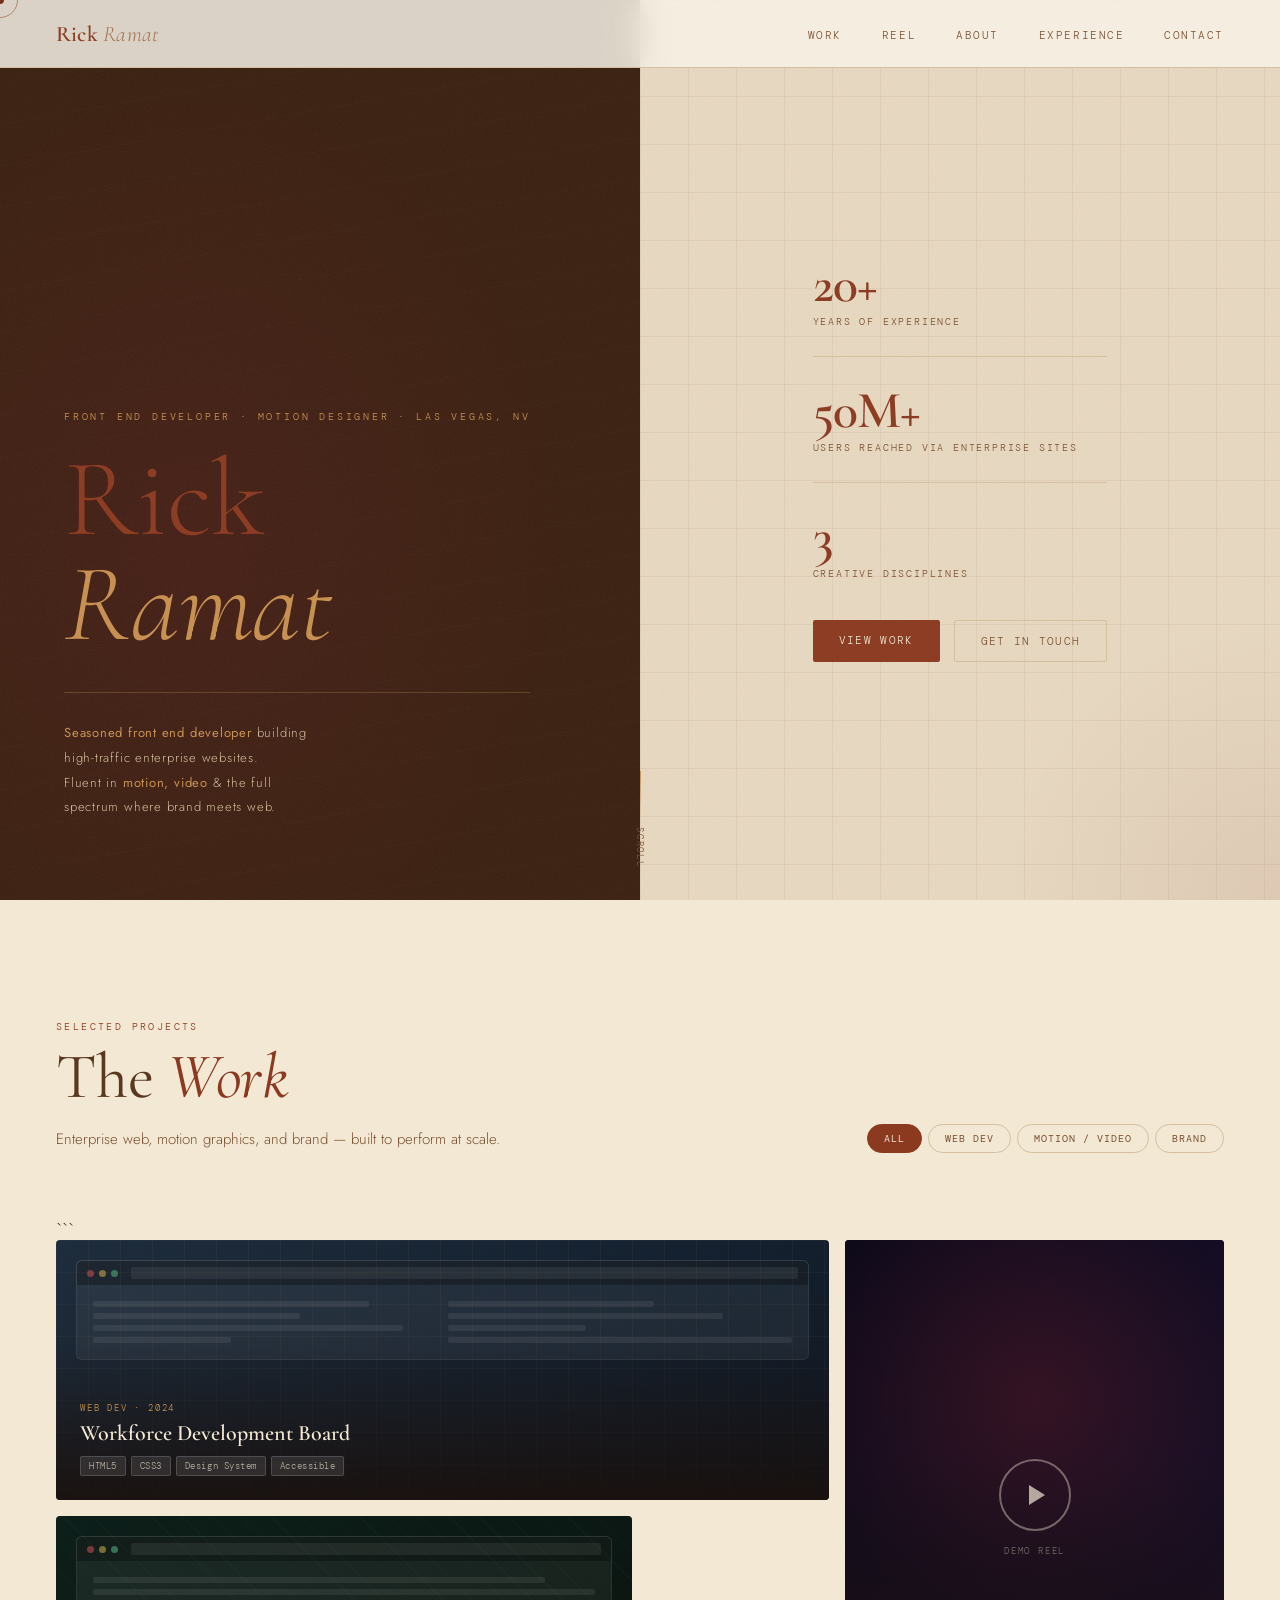
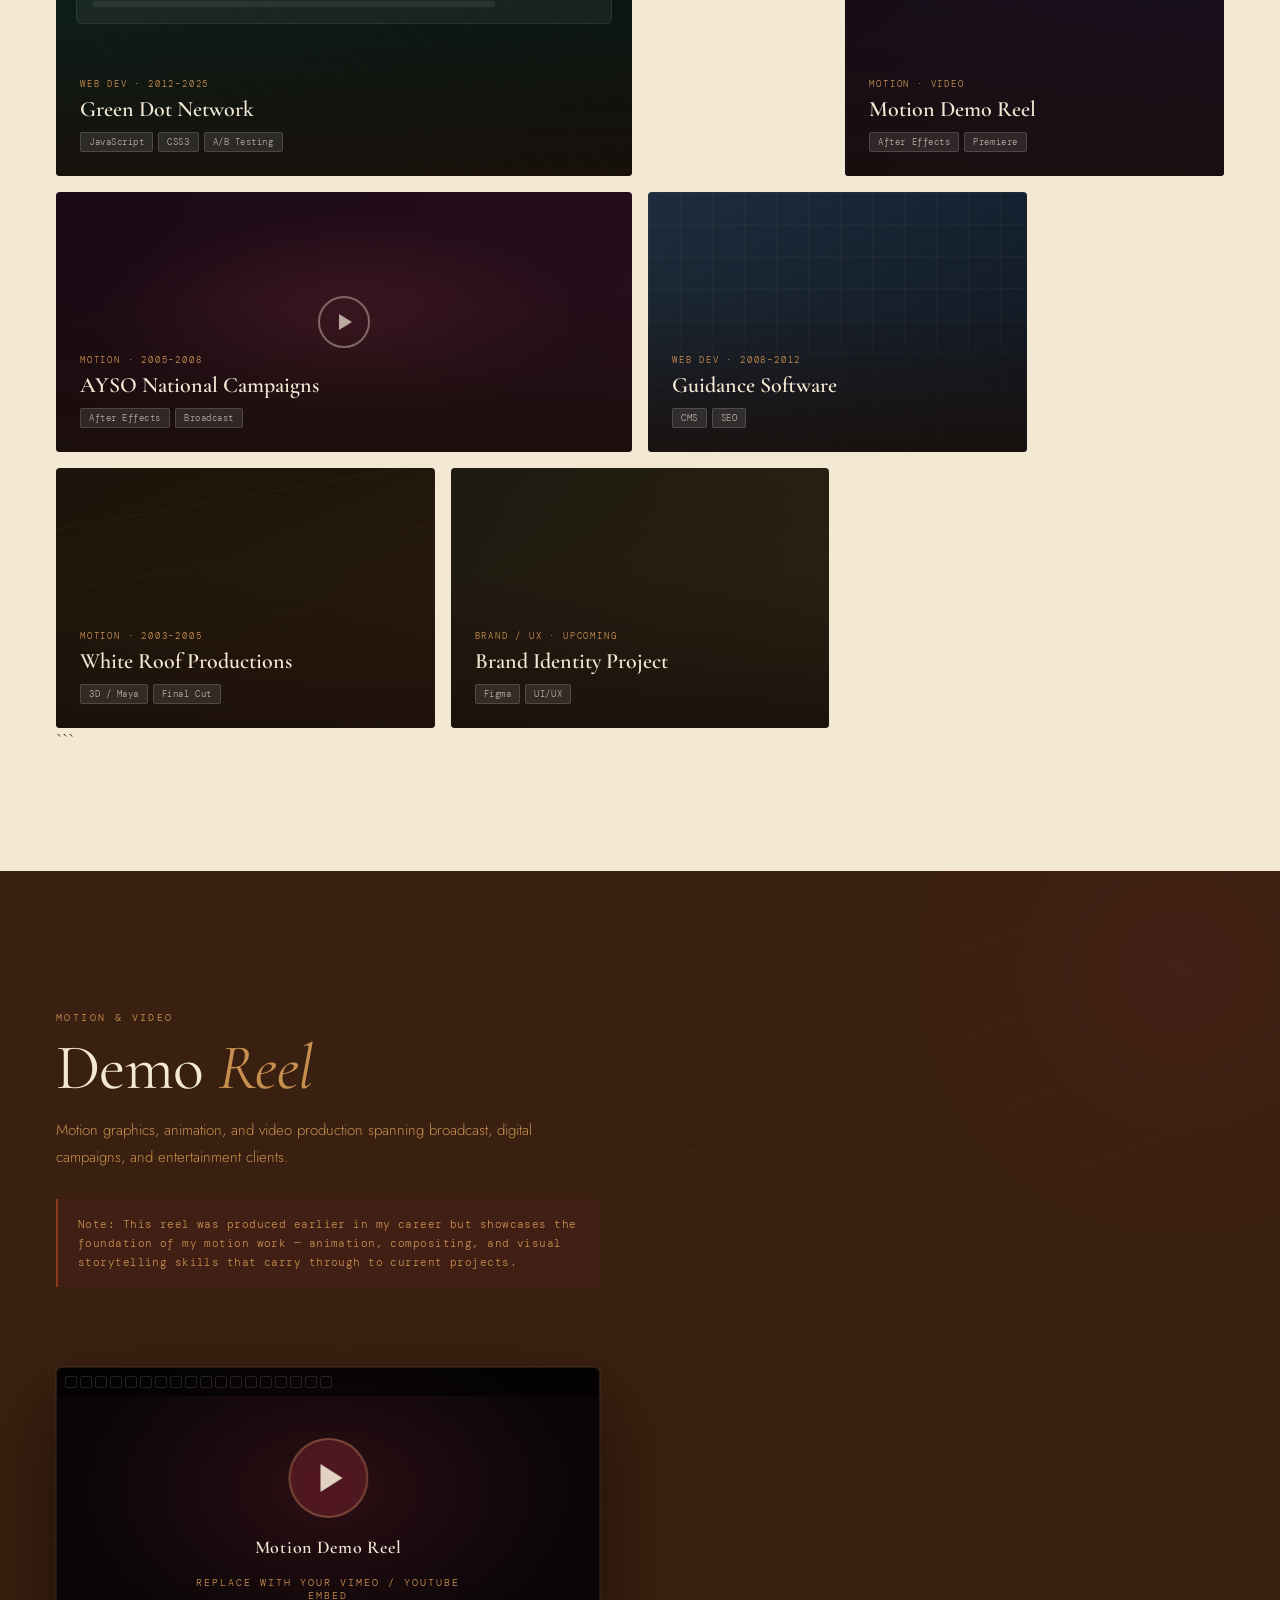
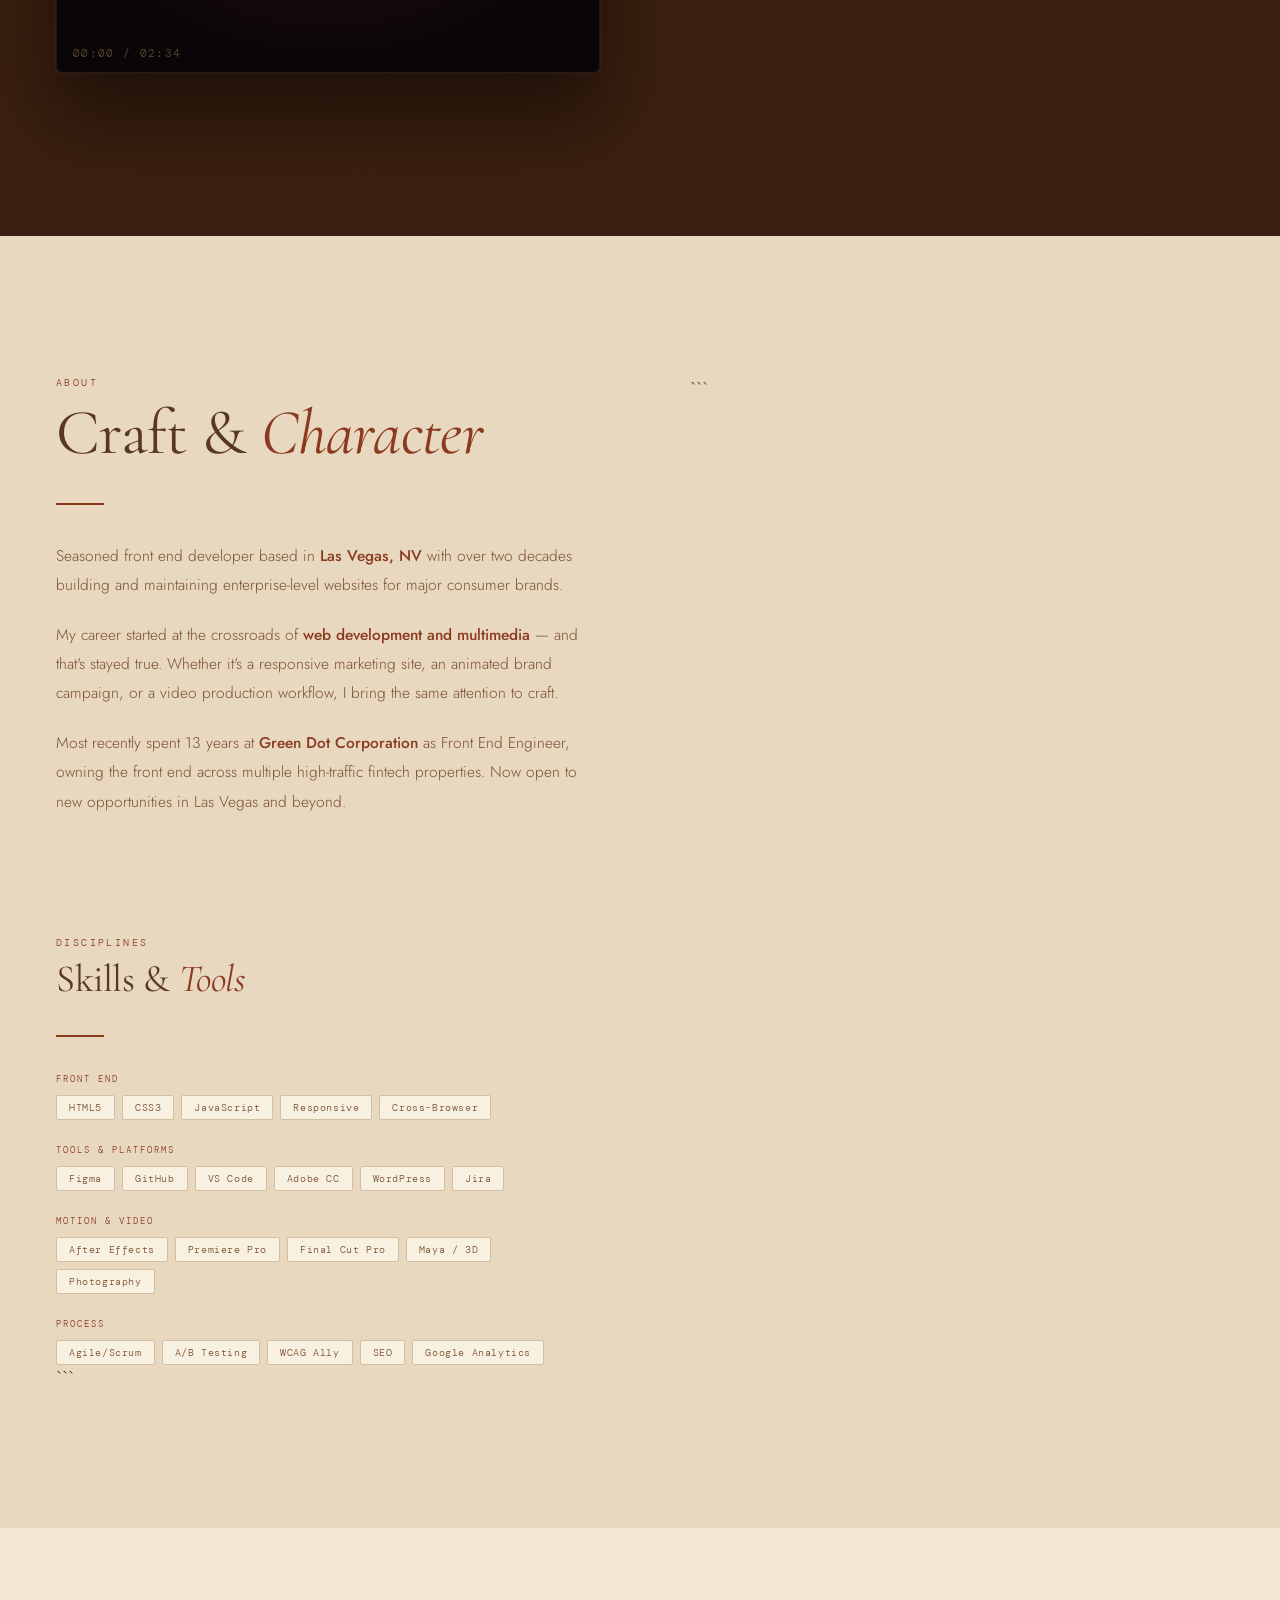
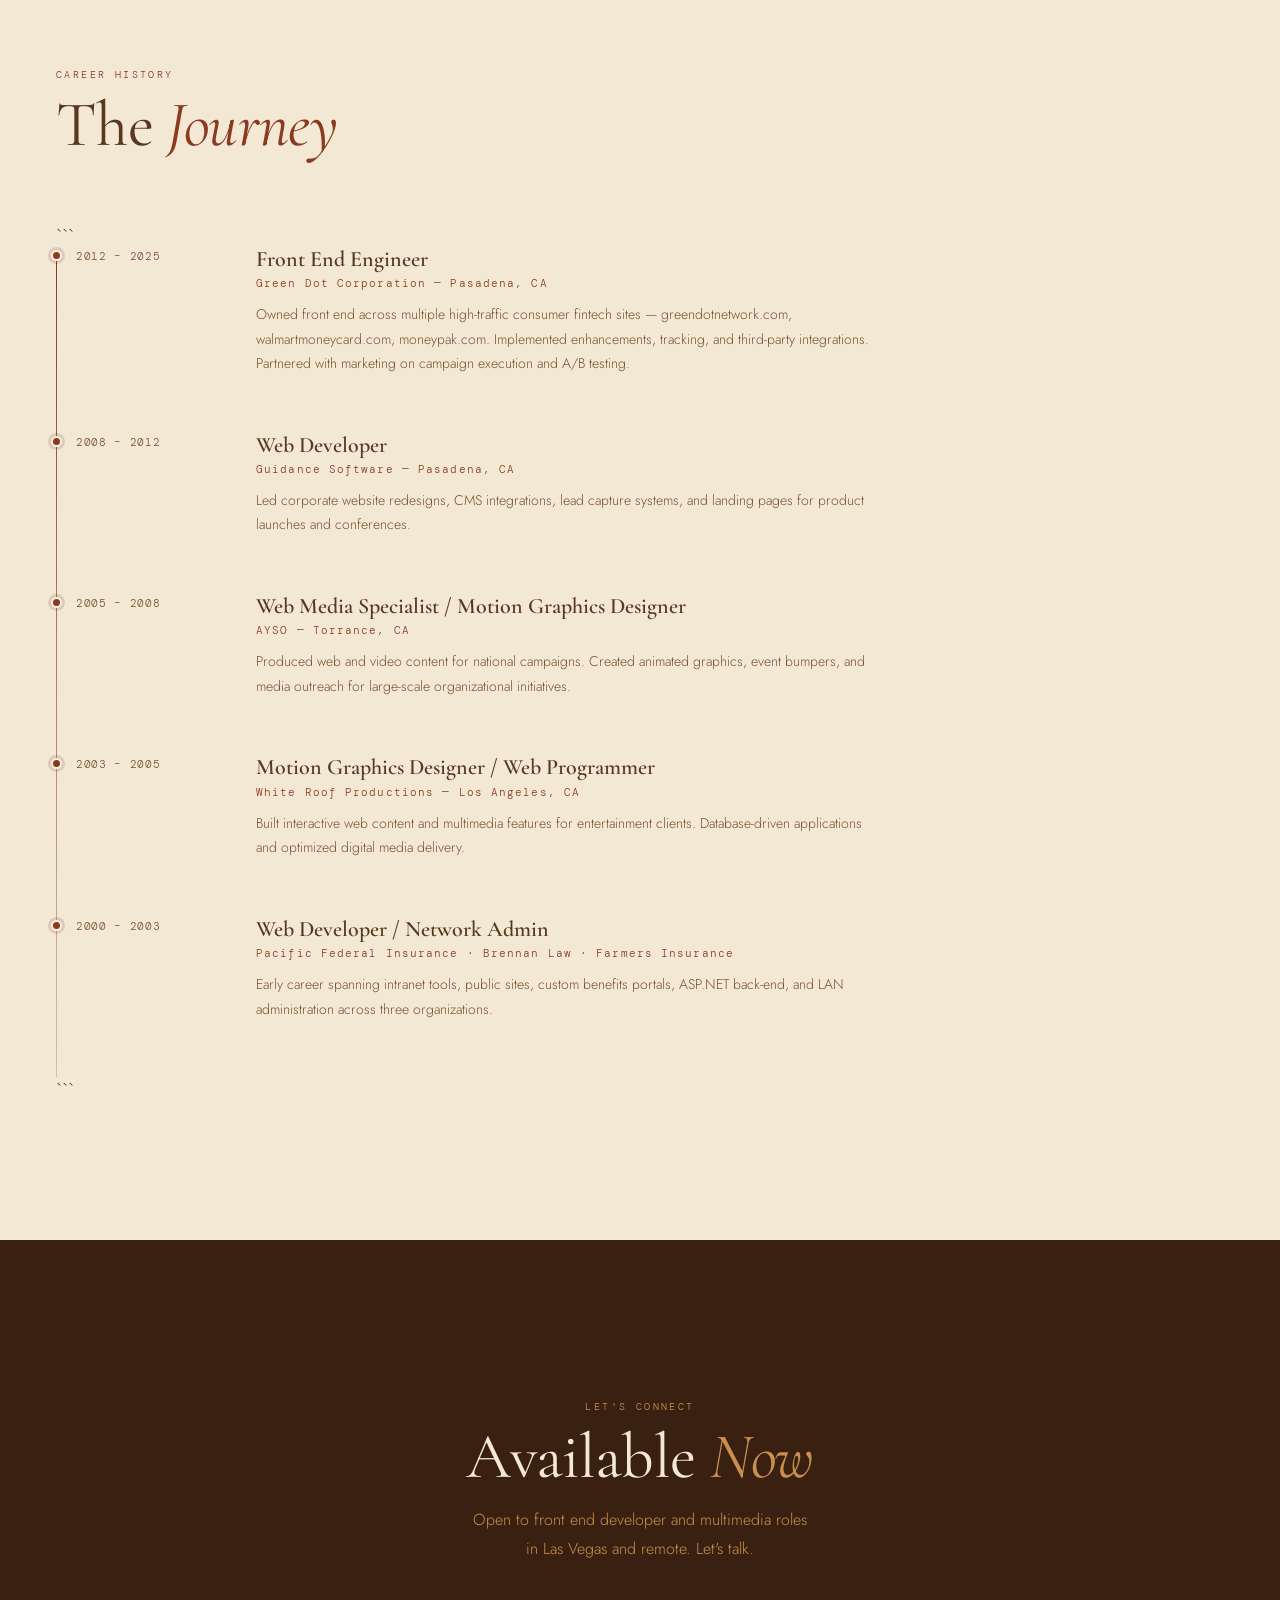
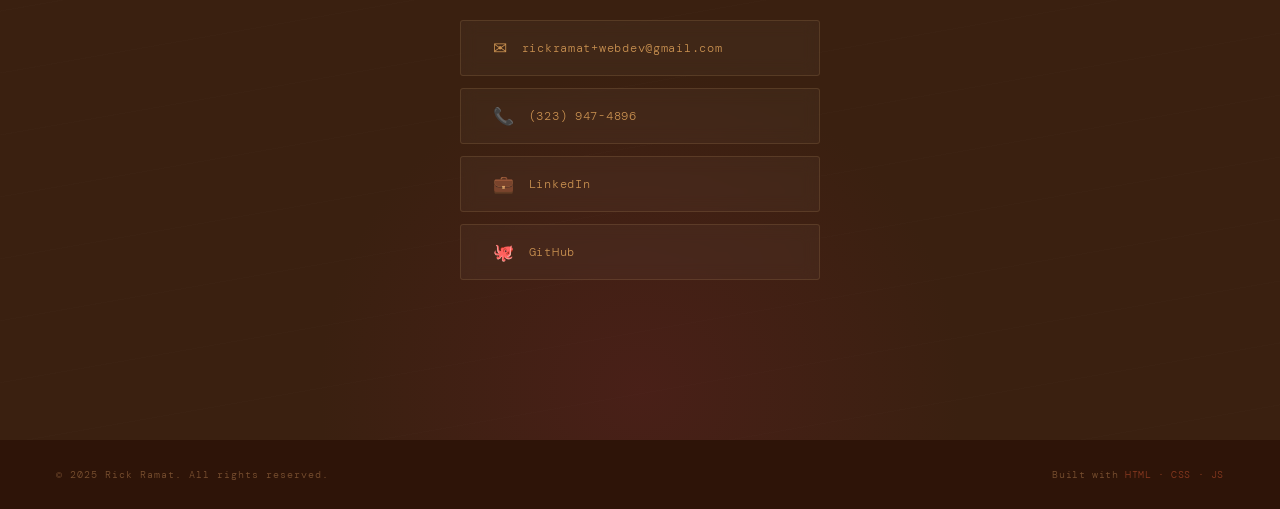
==== commit 92c7f11e: "added github and linkedin url" ====
--- a/index.html
+++ b/index.html
@@ -1412,11 +1412,11 @@
       <a href="tel:3239474896" class="contact-link">
         <span class="ci">📞</span> (323) 947-4896
       </a>
-      <a href="#" class="contact-link">
-        <span class="ci">💼</span> LinkedIn — Add your URL
+      <a href="https://www.linkedin.com/in/rickramat/" target="_blank" class="contact-link">
+        <span class="ci">💼</span> LinkedIn 
       </a>
-      <a href="#" class="contact-link">
-        <span class="ci">🐙</span> GitHub — Add your URL
+      <a href="https://github.com/rickflint" target="_blank" class="contact-link">
+        <span class="ci">🐙</span> GitHub
       </a>
     </div>
   </div>
@@ -1482,11 +1482,3 @@
 </script>
 </body>
 </html>
-0 commit comments
-Comments
-0
- (0)
-Comment
-You're not receiving notifications from this thread.
-
-There are no files selected for viewing
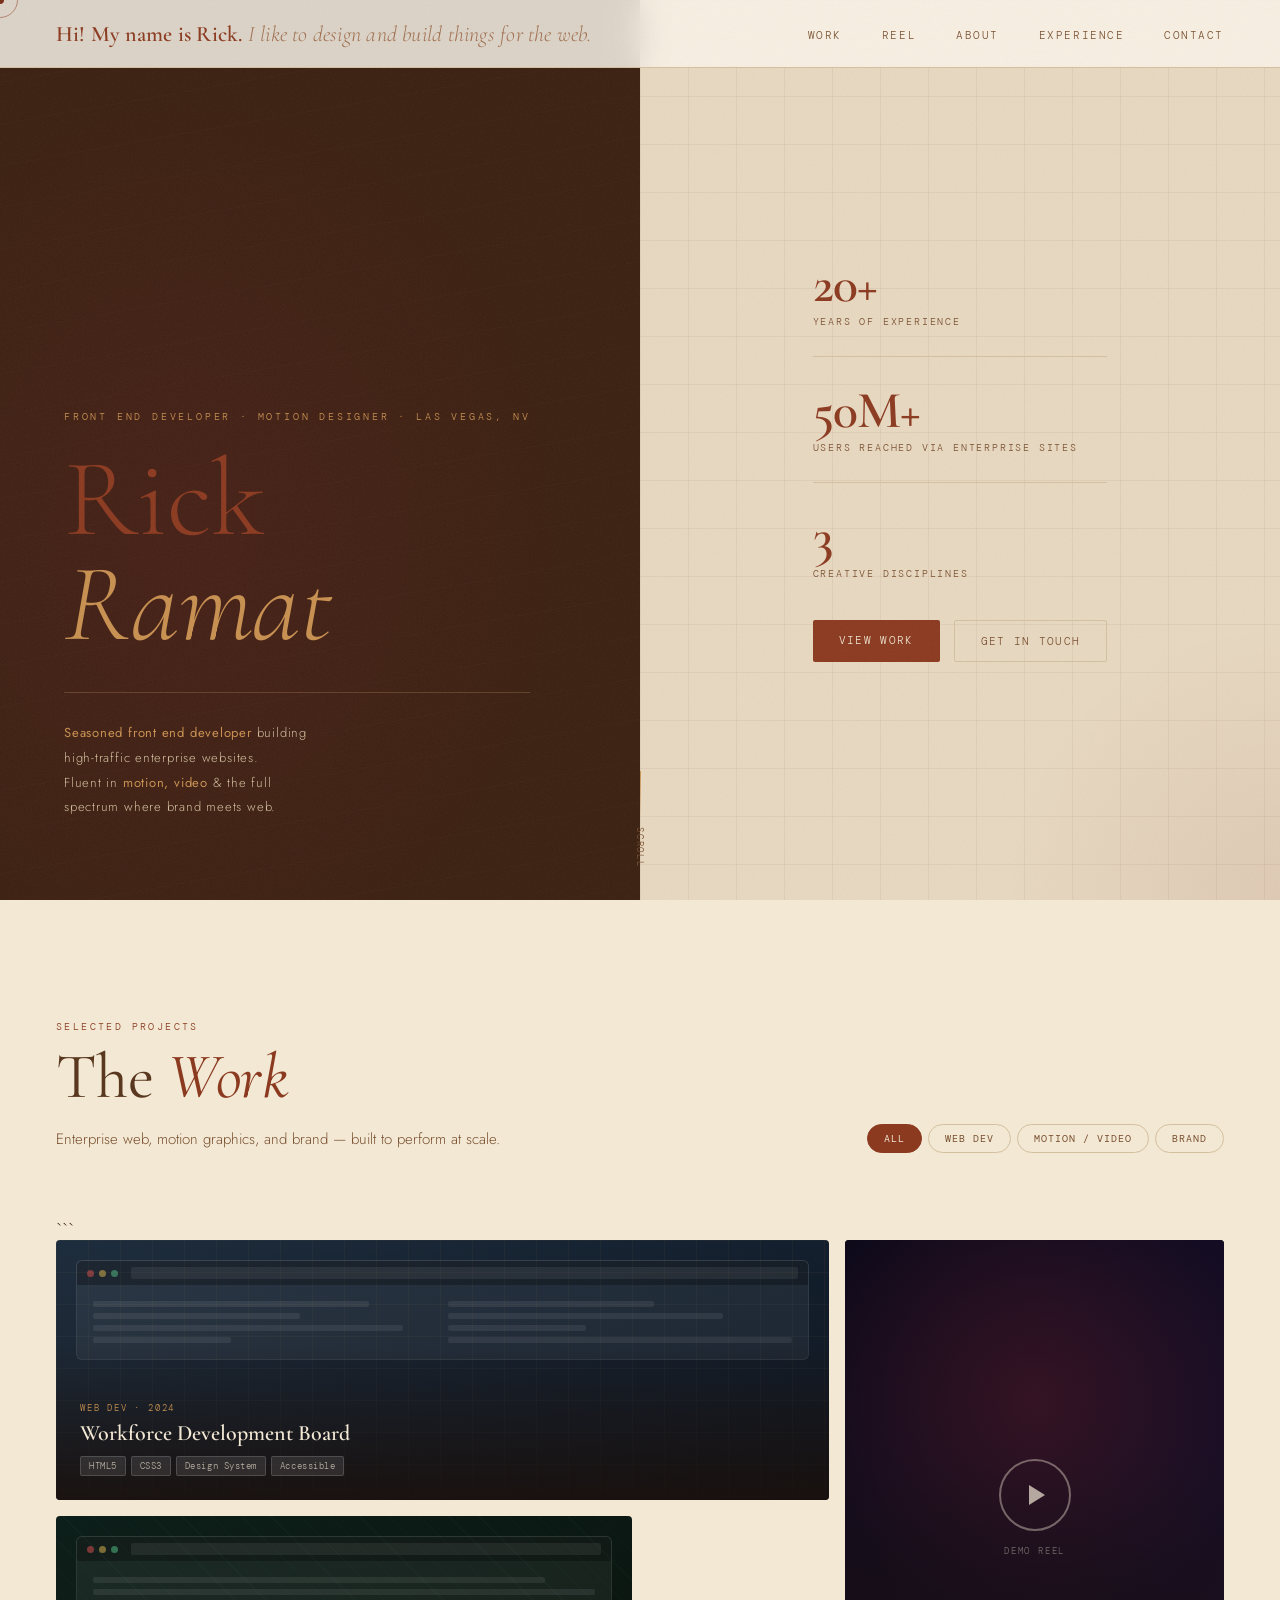
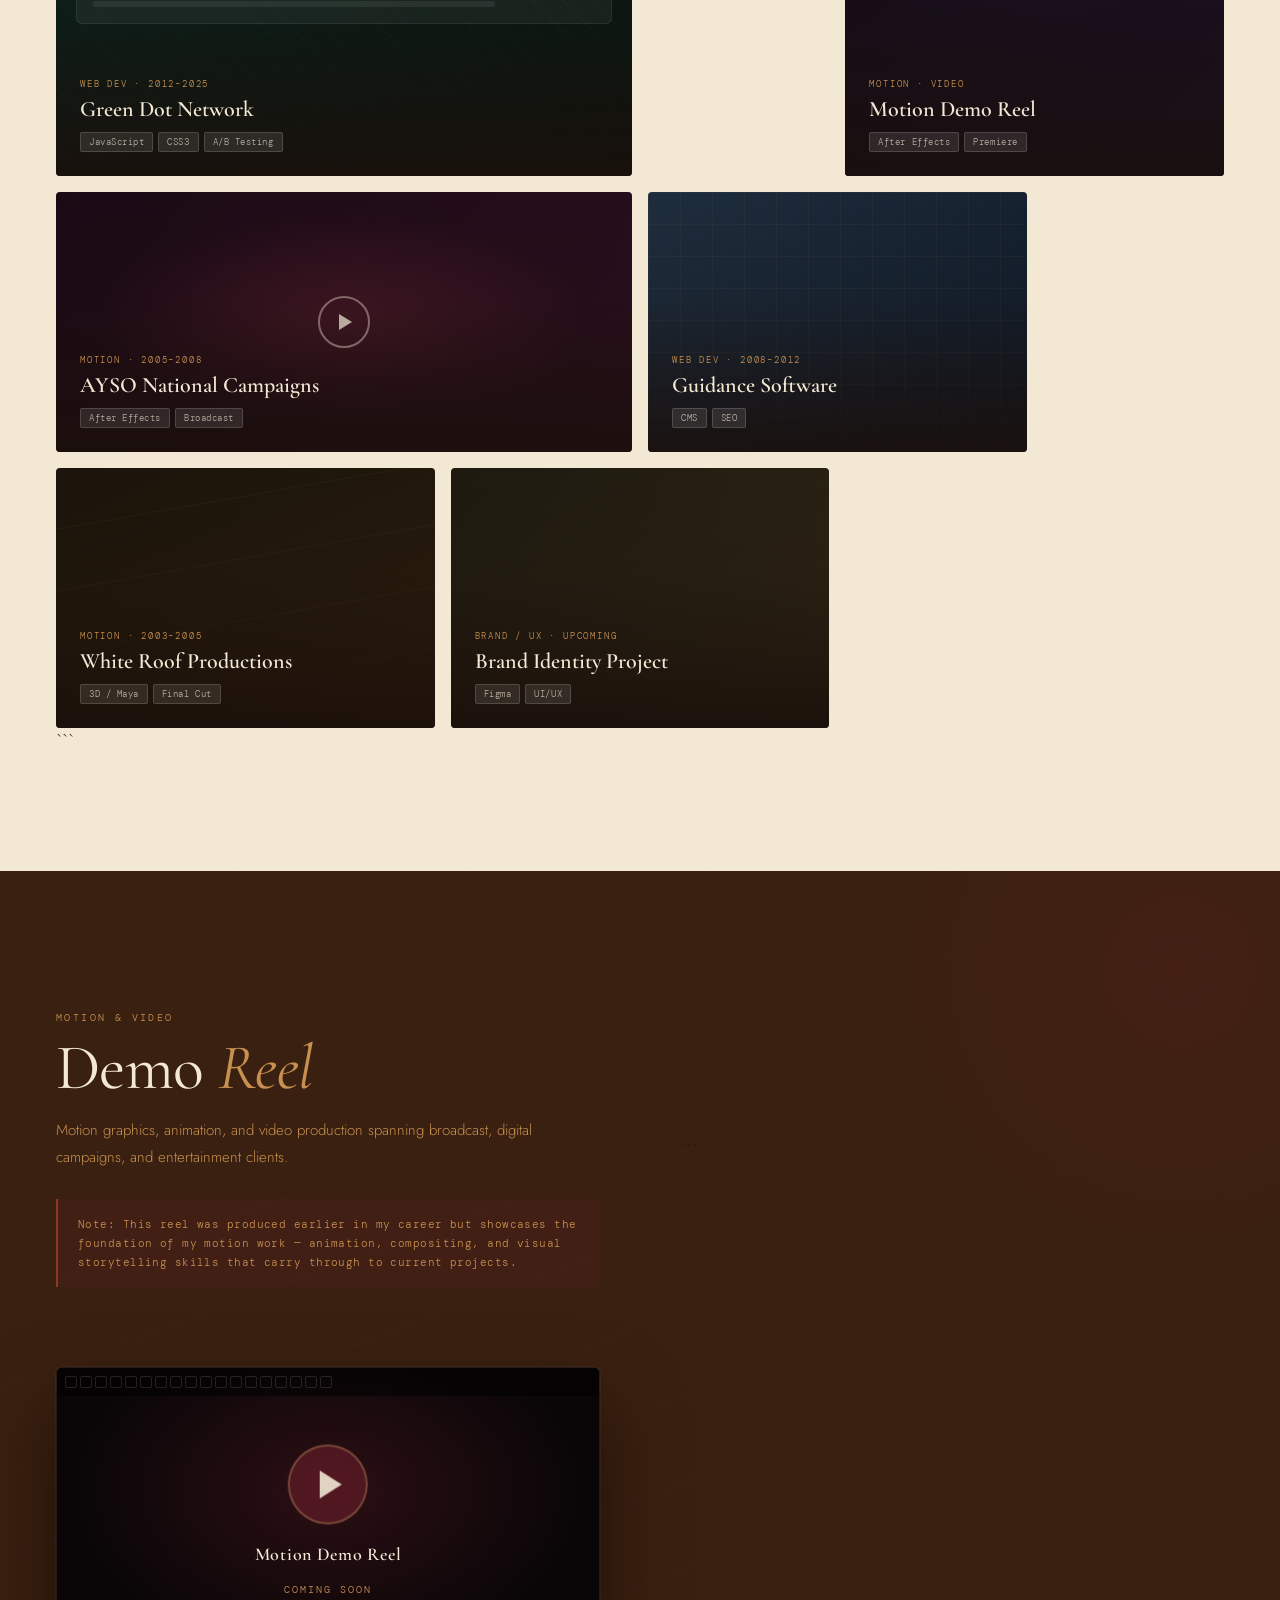
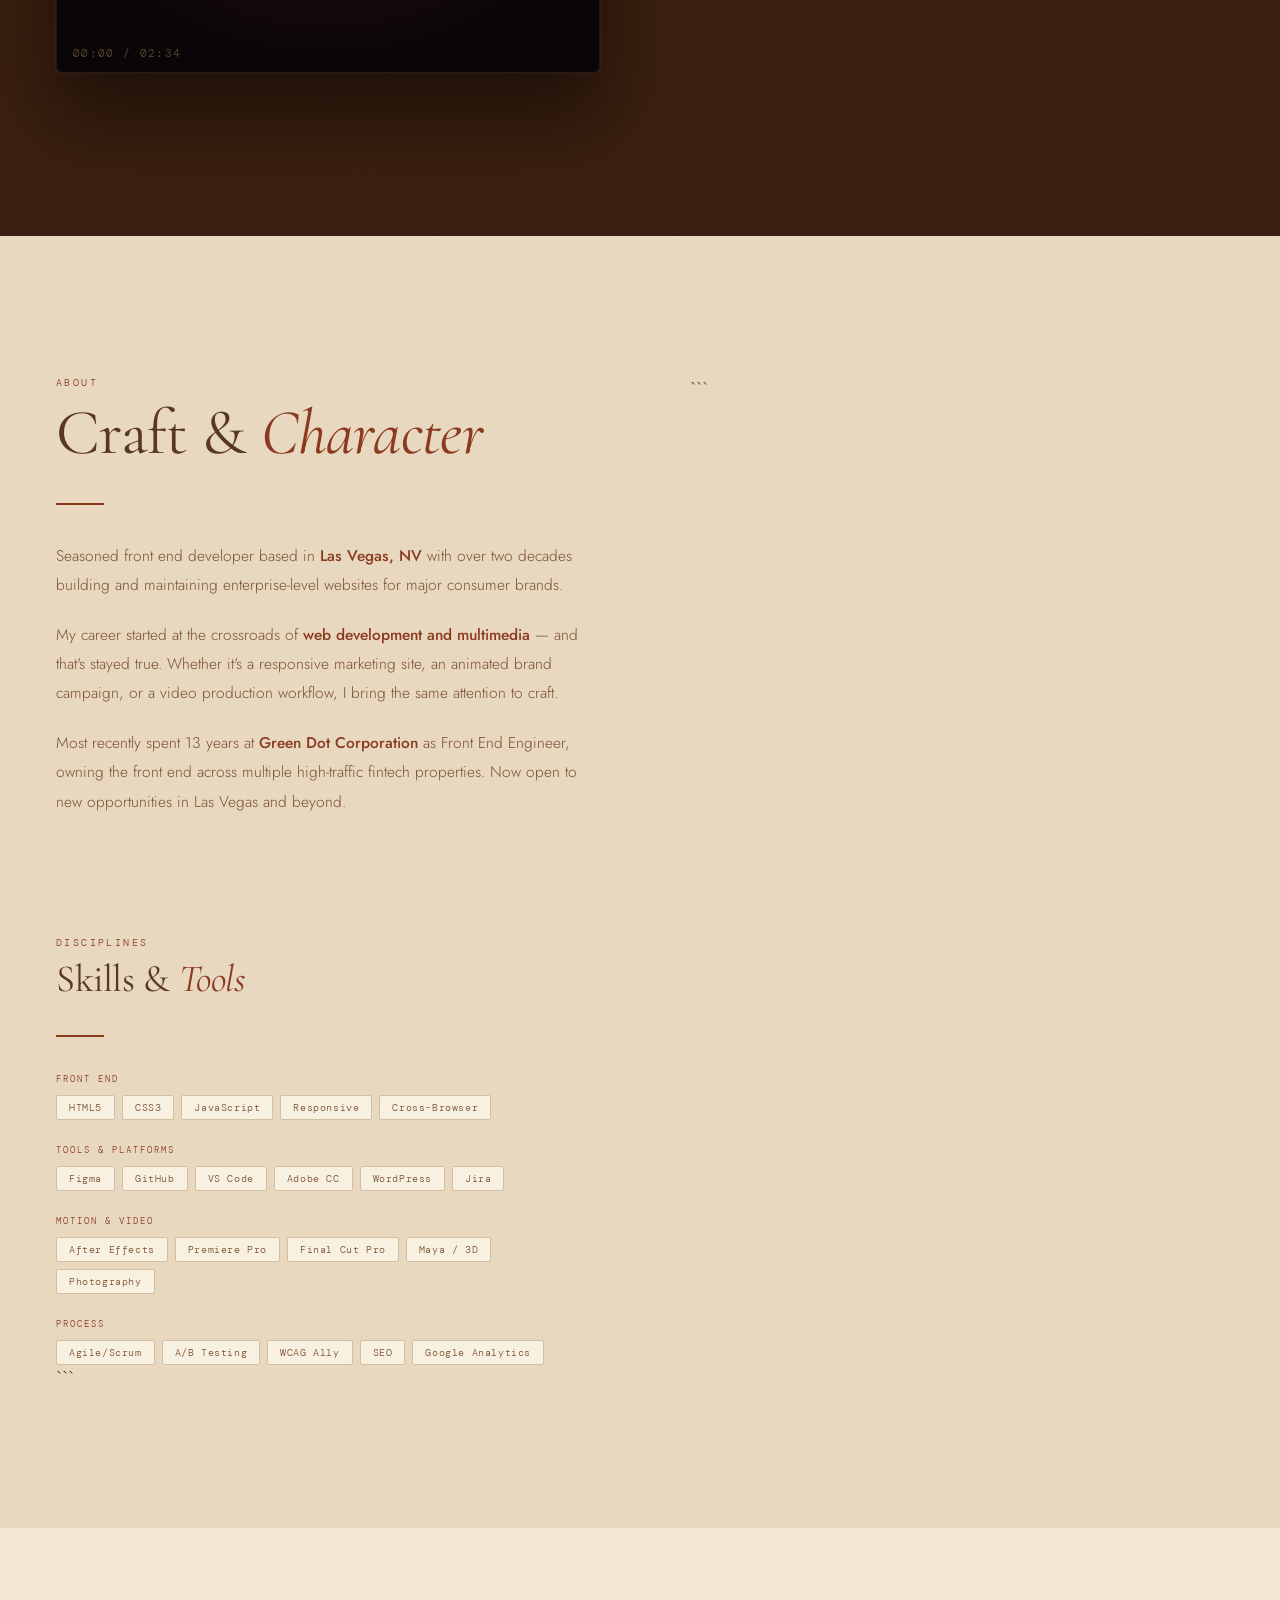
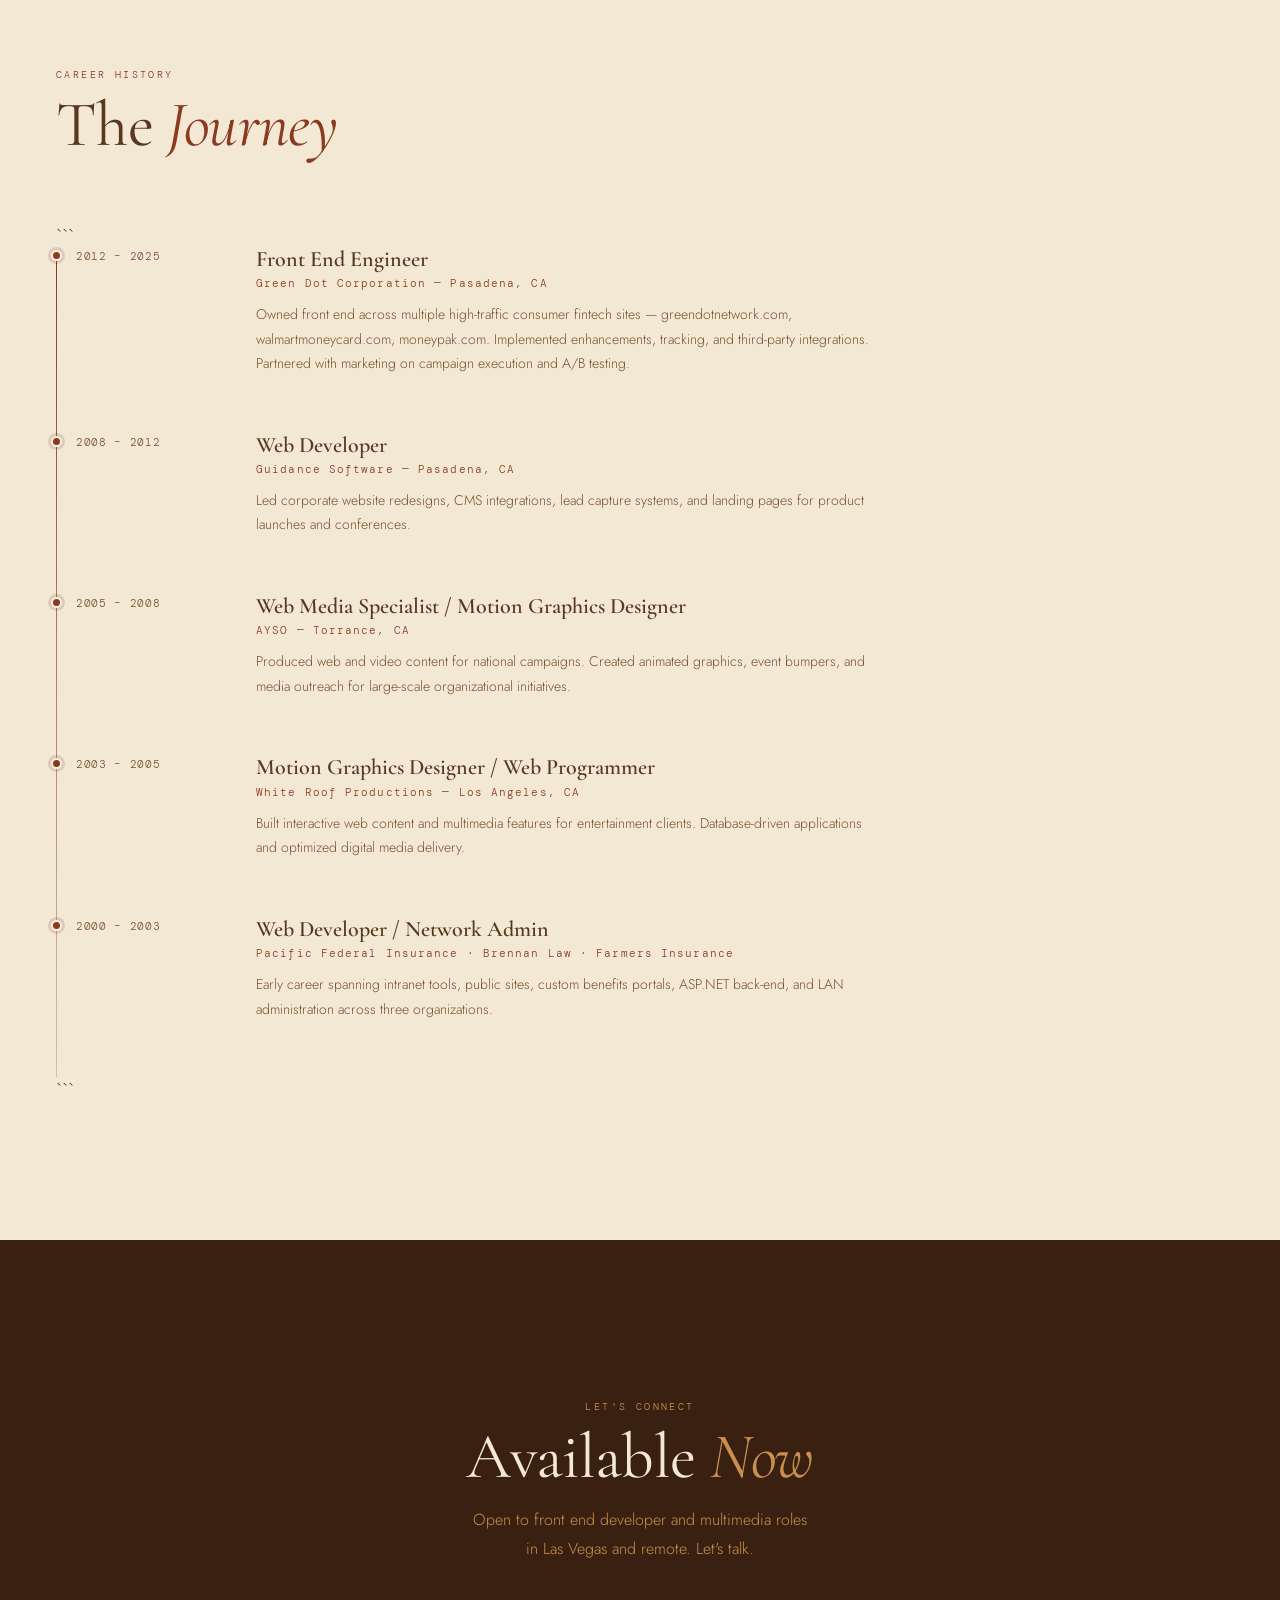
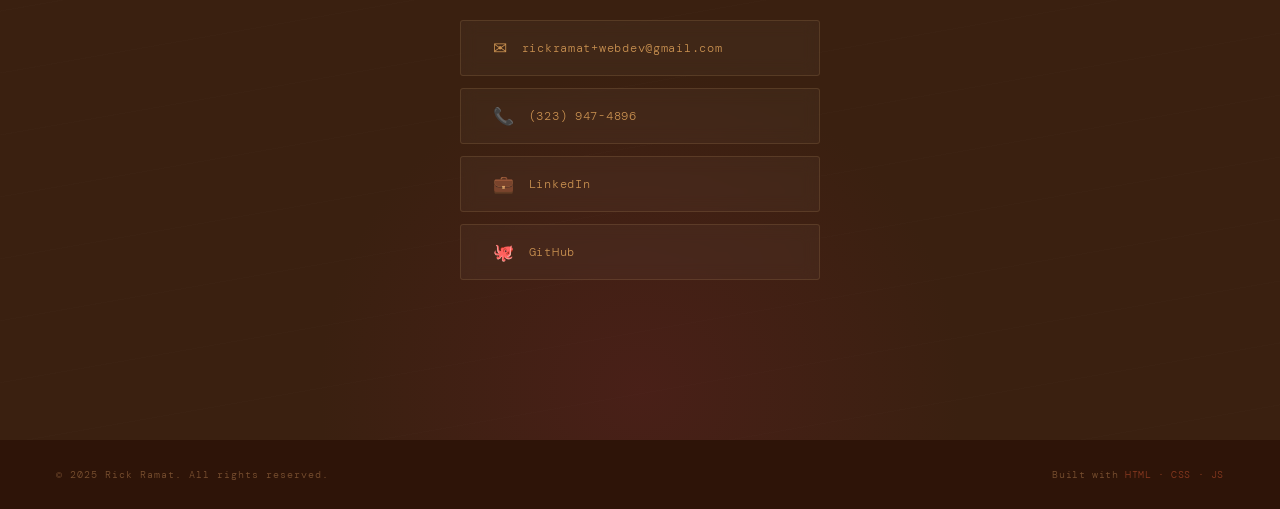
==== commit d278e913: "greetings at top" ====
--- a/index.html
+++ b/index.html
@@ -1043,7 +1043,7 @@
 <div class="cursor-ring" id="curR"></div>
 <!-- NAV -->
 <nav>
-  <div class="nav-sig">Rick <span>Ramat</span></div>
+  <div class="nav-sig">Hi! My name is Rick. <span>I like to design and build things for the web.</span></div>
   <ul class="nav-links">
     <li><a href="#work">Work</a></li>
     <li><a href="#reel">Reel</a></li>
@@ -1280,7 +1280,7 @@
         <div class="reel-play-tri"></div>
       </div>
       <div class="reel-title-overlay">Motion Demo Reel</div>
-      <div class="reel-sub-overlay">Replace with your Vimeo / YouTube embed</div>
+      <div class="reel-sub-overlay">Coming Soon</div>
     </div>
     <div class="reel-timecode">00:00 / 02:34</div>
   </div>
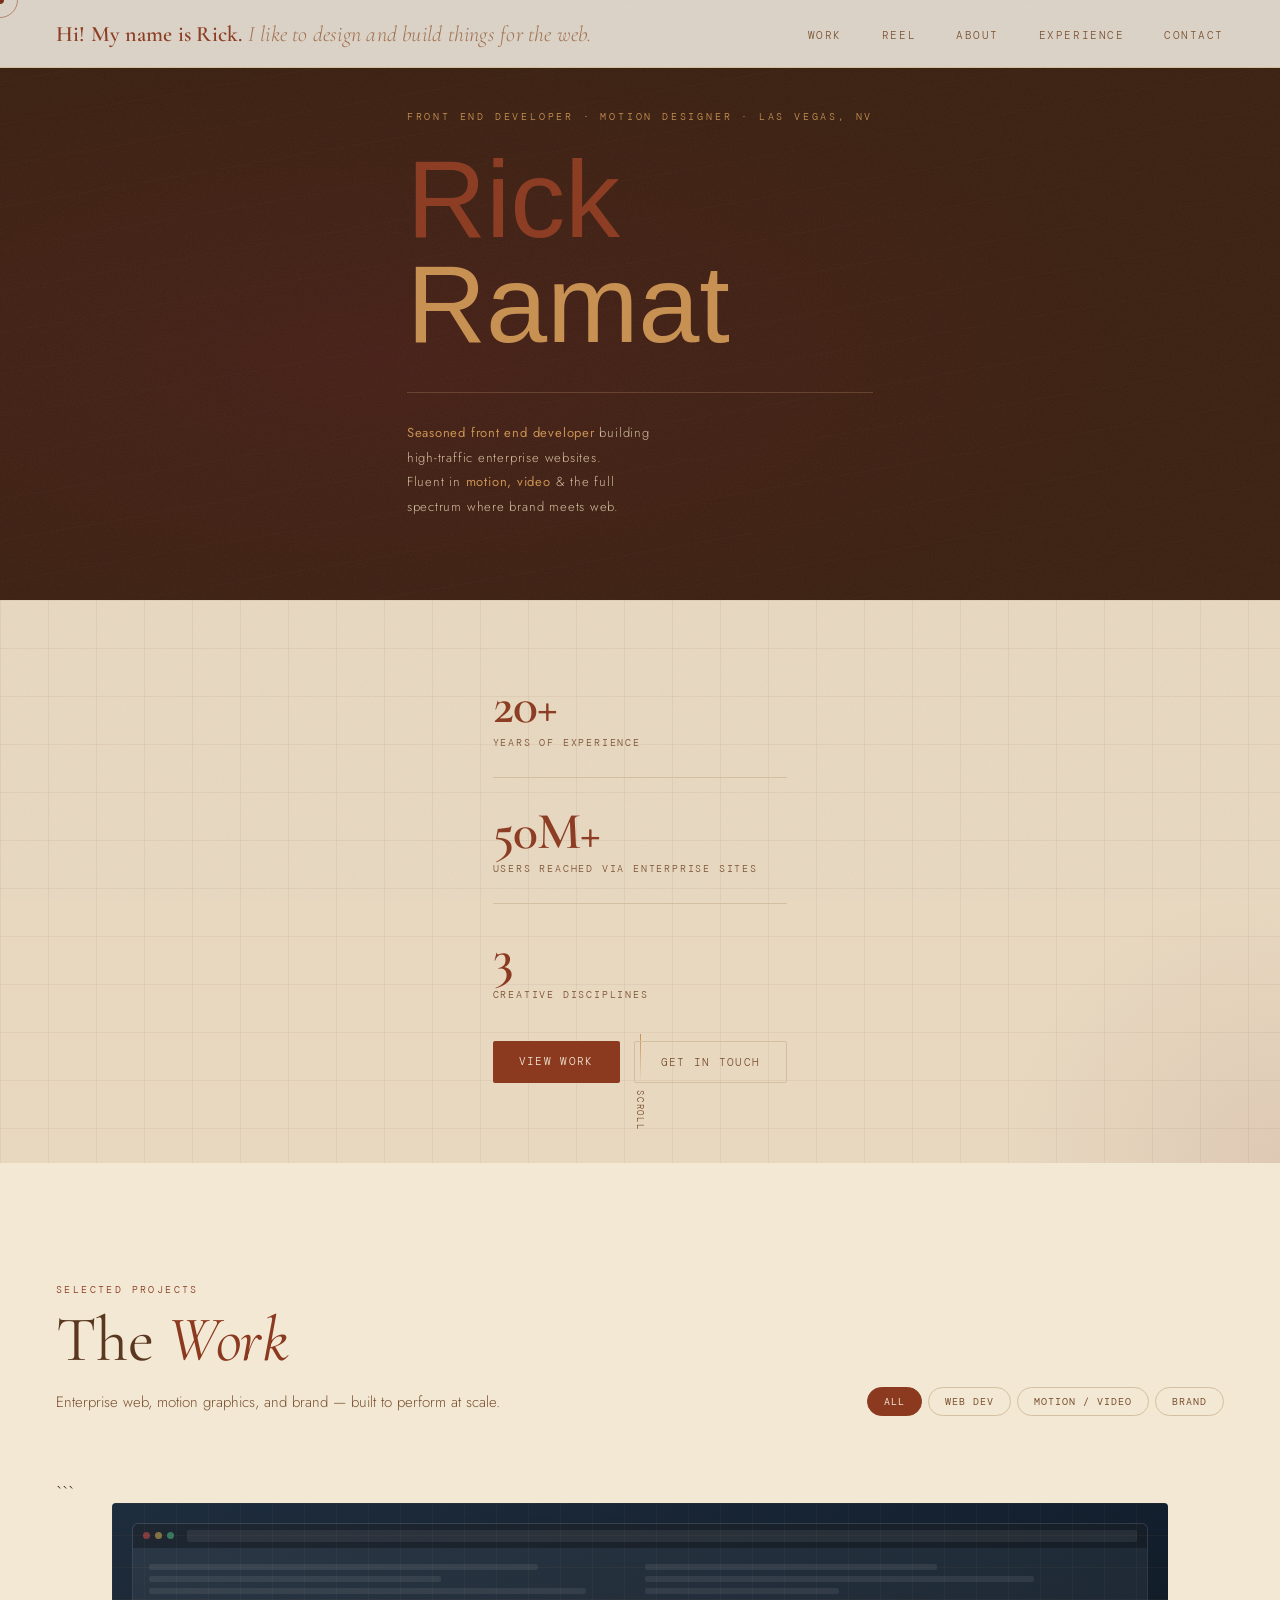
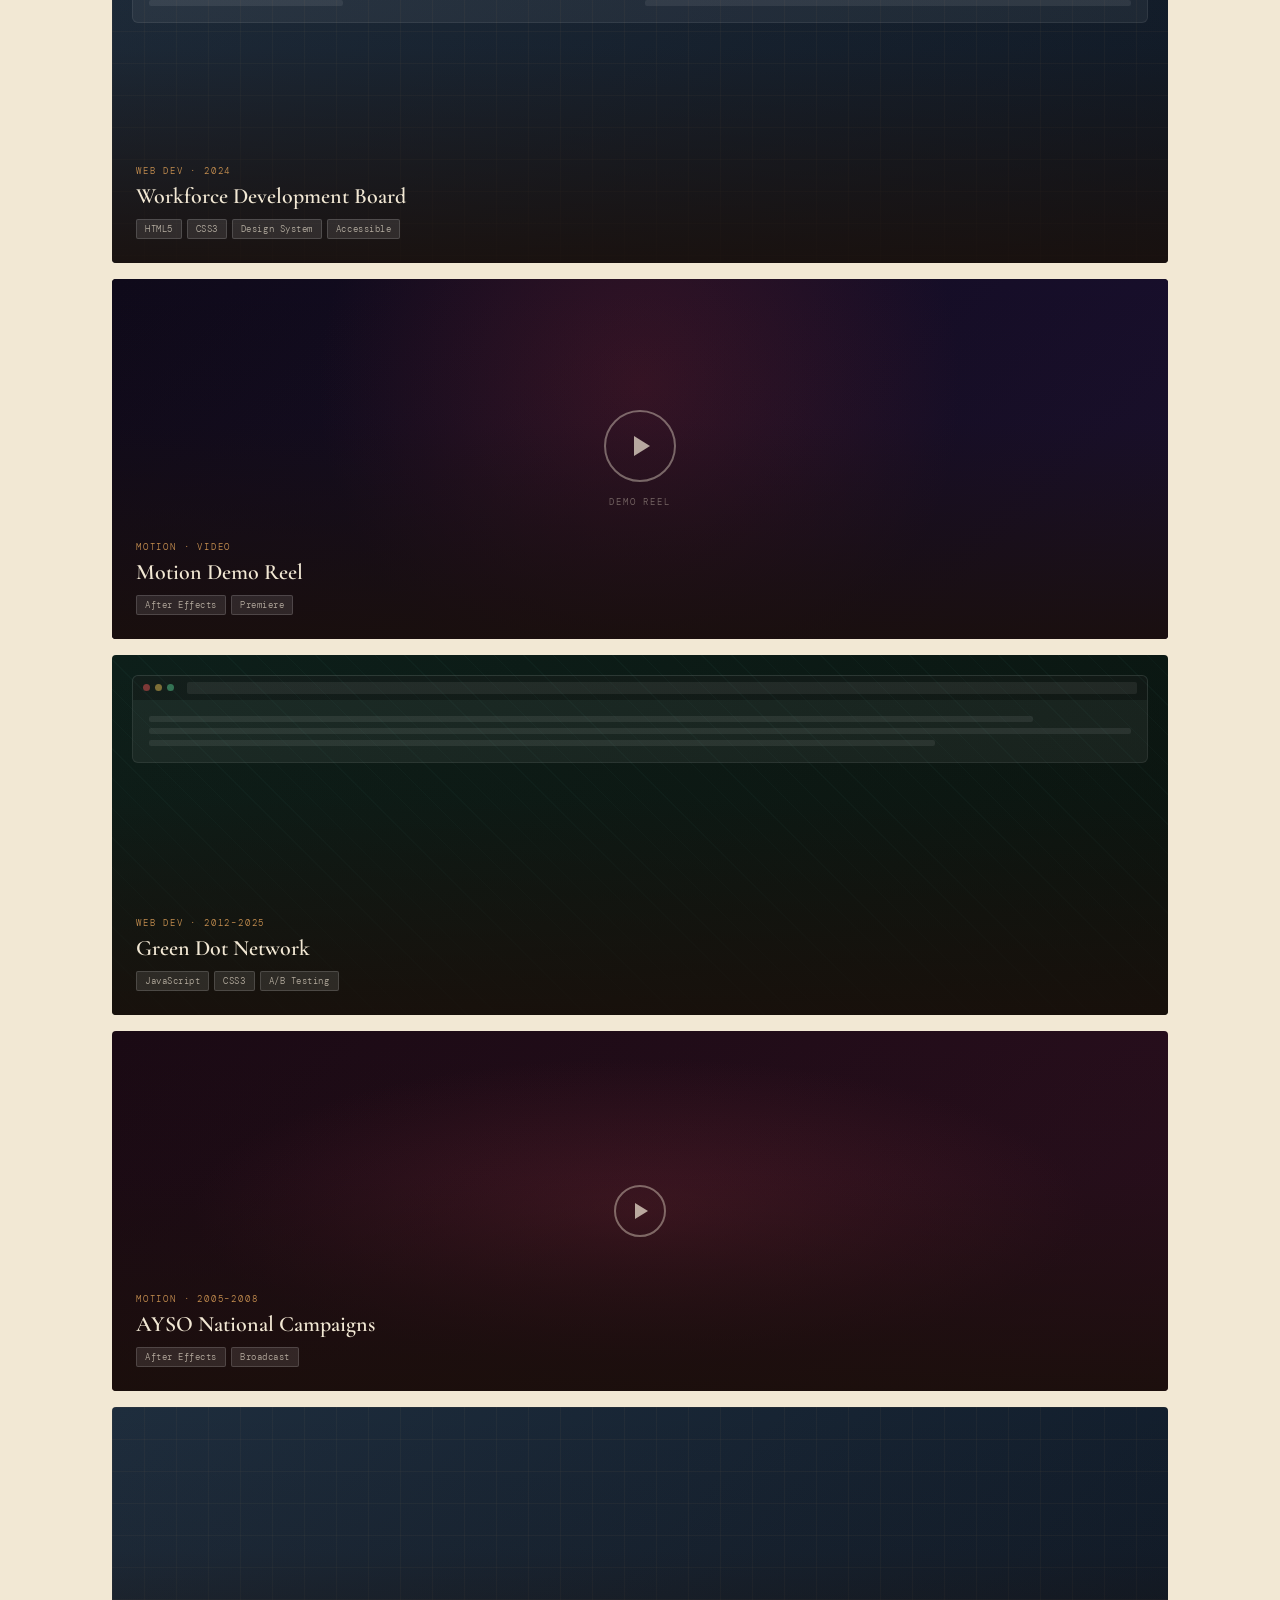
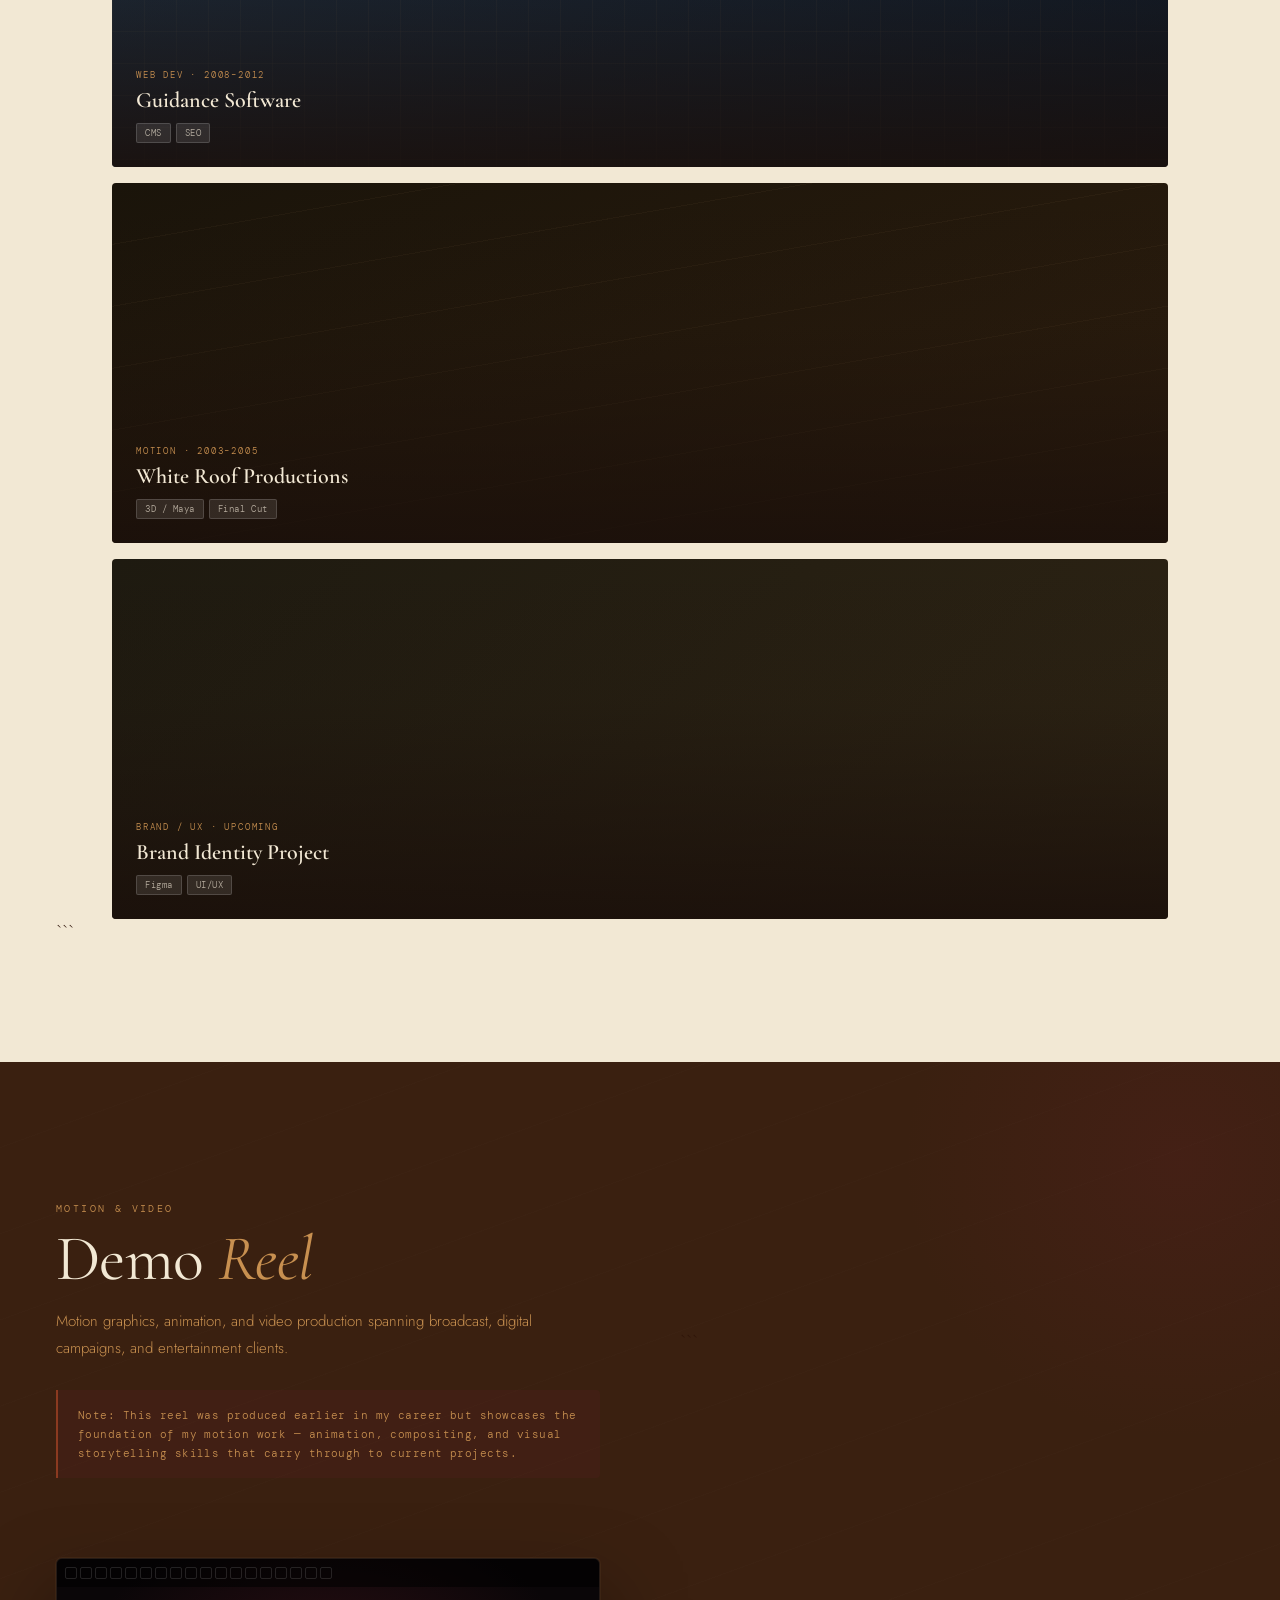
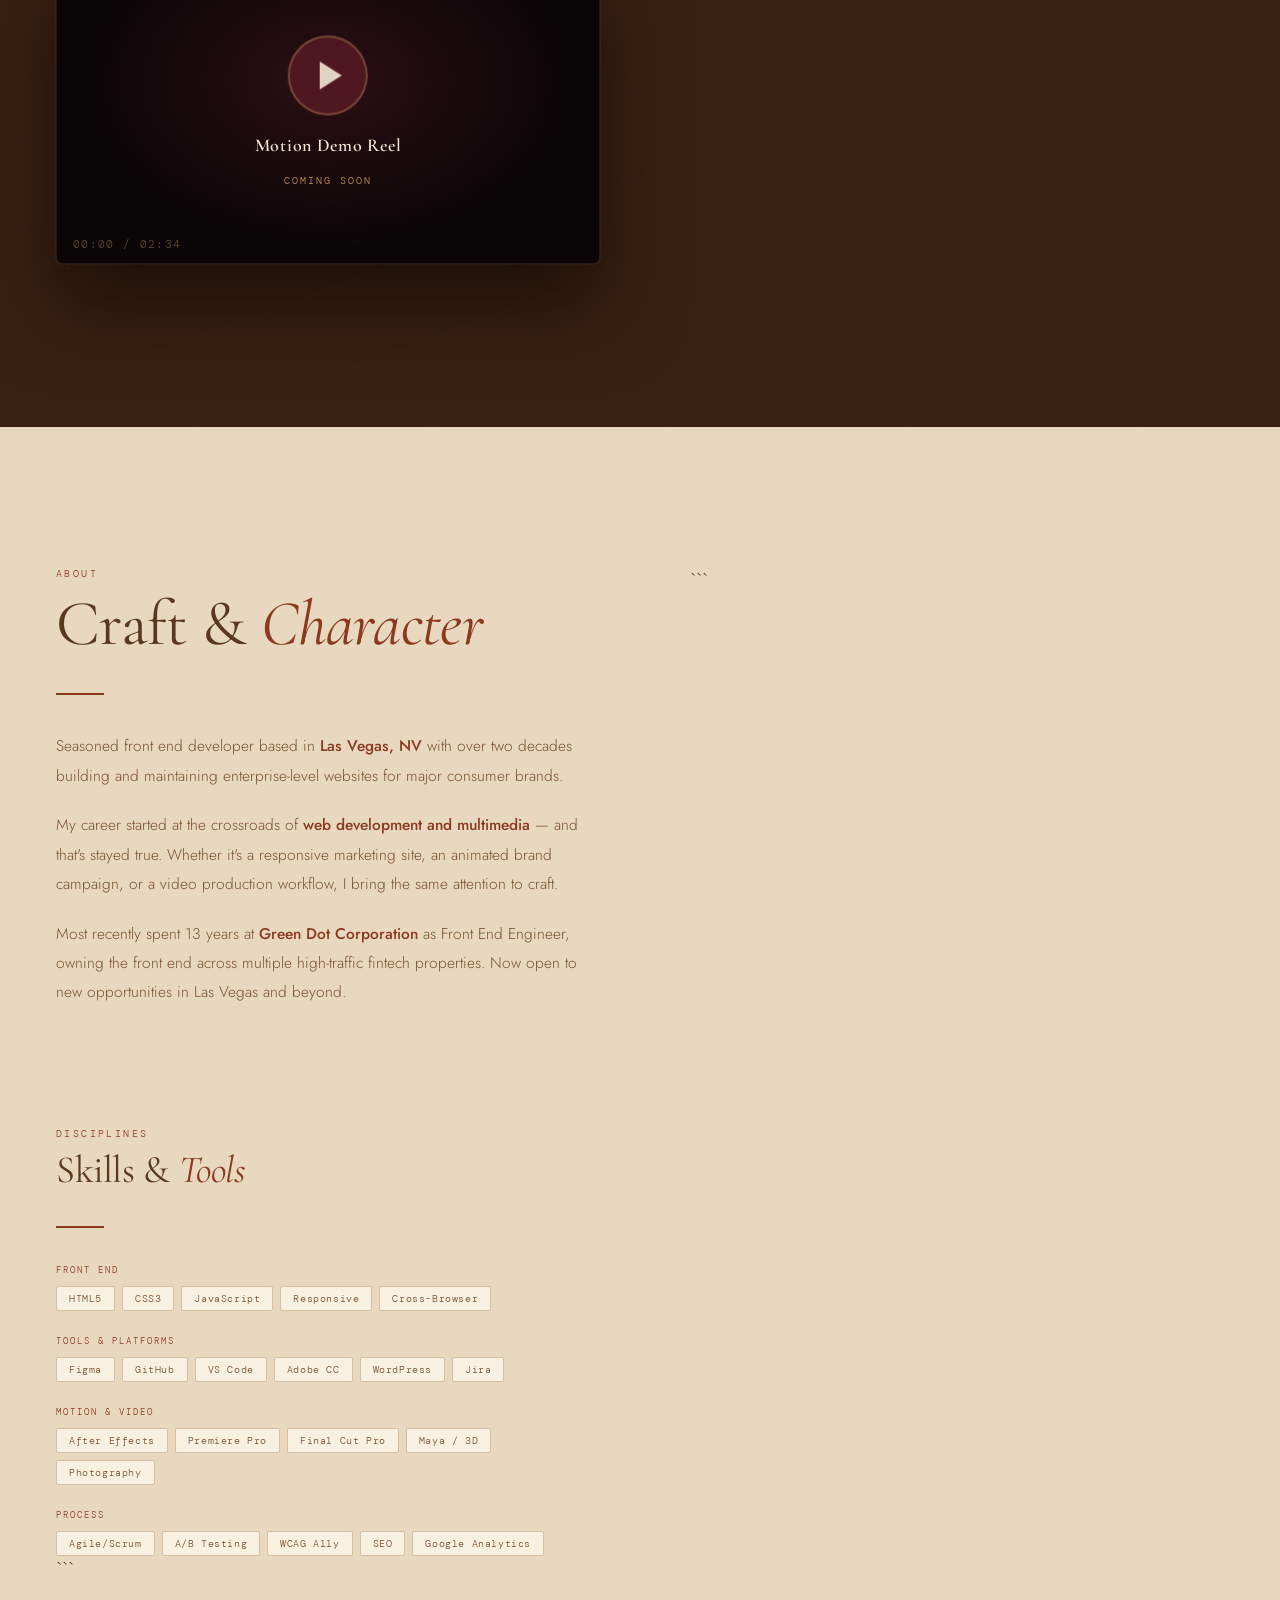
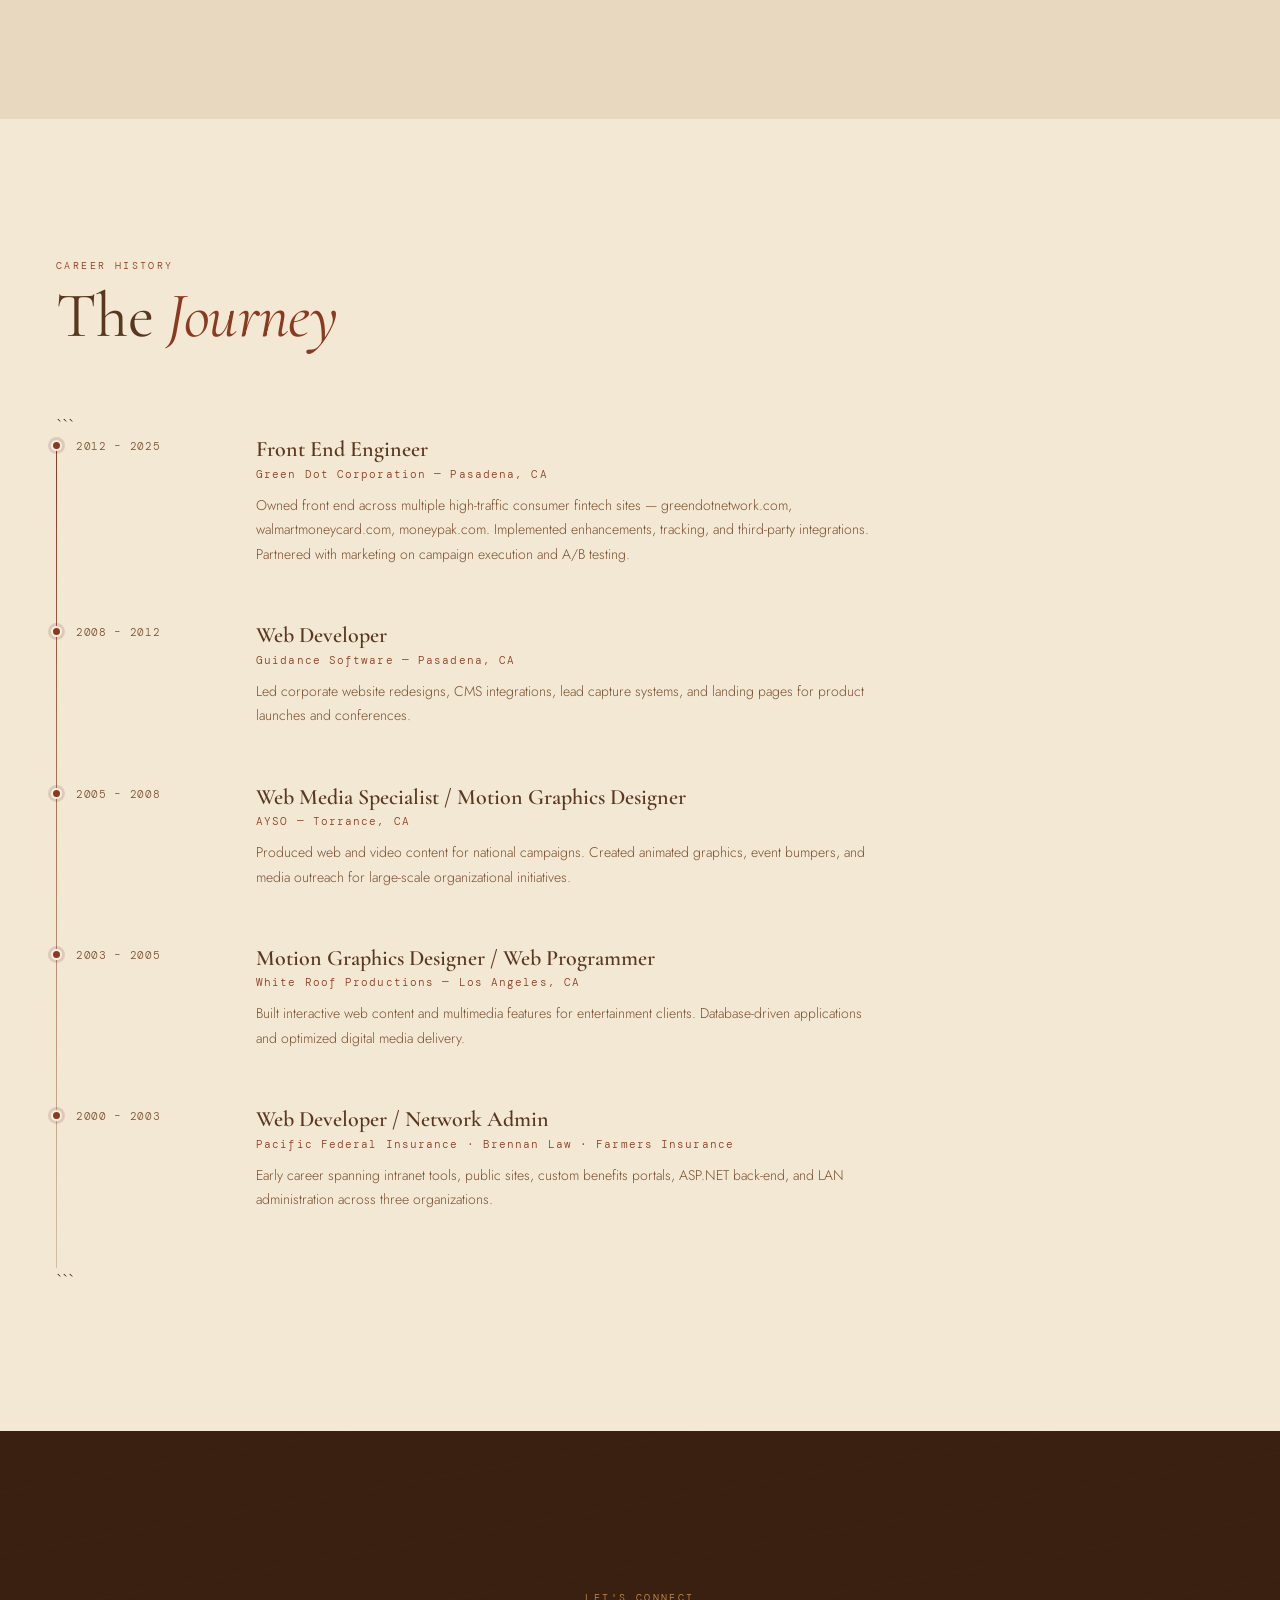
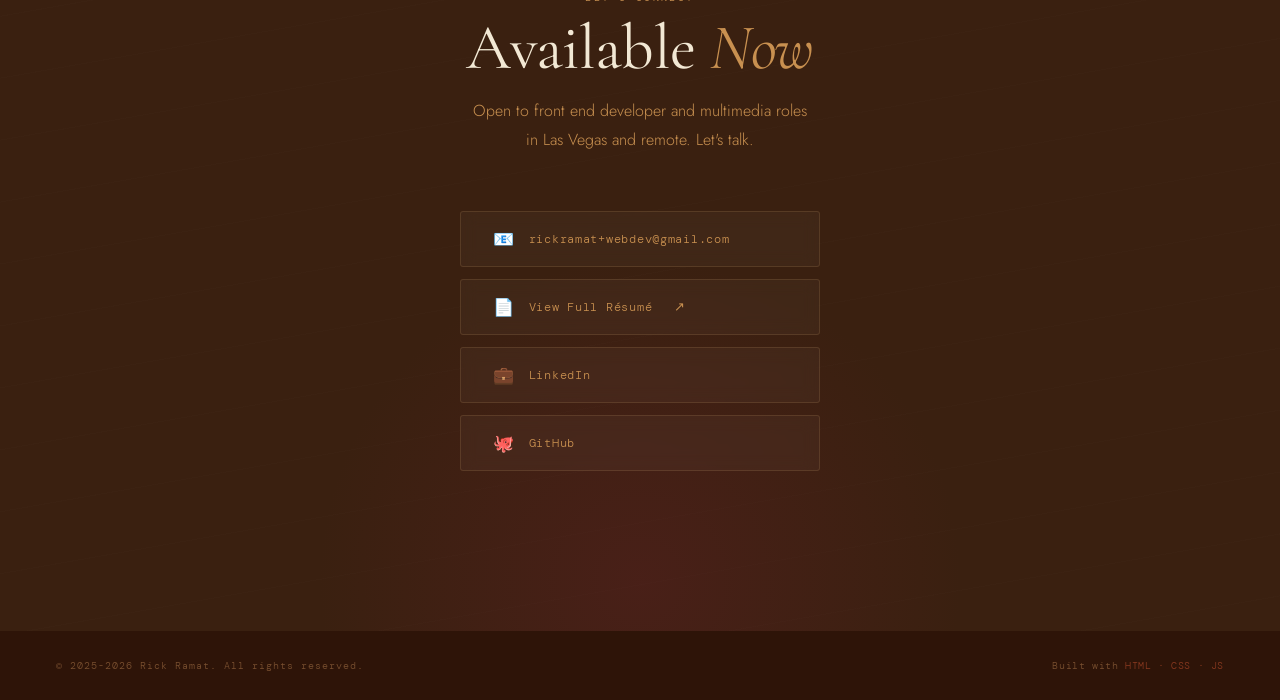
==== commit 06400cbd: "adding index files and second version" ====
--- a/index.html
+++ b/index.html
@@ -1,594 +1,626 @@
 <!DOCTYPE html>
+
 <html lang="en">
 <head>
+  <!-- Google tag (gtag.js) -->
+<script async src="https://www.googletagmanager.com/gtag/js?id=G-GZ7DWD8VS9"></script>
+<script>
+  window.dataLayer = window.dataLayer || [];
+  function gtag(){dataLayer.push(arguments);}
+  gtag('js', new Date());
+
+  gtag('config', 'G-GZ7DWD8VS9');
+</script>
 <meta charset="UTF-8">
 <meta name="viewport" content="width=device-width, initial-scale=1.0">
 <title>Rick Ramat — Portfolio</title>
 <link rel="preconnect" href="https://fonts.googleapis.com">
 <link rel="preconnect" href="https://fonts.gstatic.com" crossorigin>
 <link href="https://fonts.googleapis.com/css2?family=Cormorant+Garamond:ital,wght@0,300;0,400;0,600;0,700;1,300;1,400&family=Jost:wght@100;200;300;400;500&family=DM+Mono:wght@300;400;500&display=swap" rel="stylesheet">
+<link href="https://fonts.googleapis.com/css2?family=Space+Grotesk:wght@300;400;500;600;700&display=swap" rel="stylesheet">
 <style>
 /* ═══════════════════════════════════════════
-   TOKENS
+TOKENS
 ═══════════════════════════════════════════ */
 :root {
-  --ink:        #2e1408;
-  --burgundy:   #8b3a20;
-  --burgundy2:  #a84e2e;
-  --burg-glow:  rgba(139,58,32,0.18);
-  --brown-dk:   #5a3820;
-  --brown-md:   #7a5030;
-  --brown-lt:   #a07050;
-  --parchment:  #e8d8c0;
-  --parch-dk:   #d4c0a0;
-  --parch-lt:   #f2e8d4;
-  --sand:       #c89050;
-  --sand-dim:   #7a5030;
-  --cream:      #f8f0e0;
-  --rope:       #c89050;
-  --copper:     #8b3a20;
-  --aged:       rgba(90,56,32,0.08);
-  --f-display:  'Cormorant Garamond', Georgia, serif;
-  --f-body:     'Jost', sans-serif;
-  --f-mono:     'DM Mono', monospace;
-  --ease-smooth: cubic-bezier(0.4, 0, 0.2, 1);
-  --ease-spring: cubic-bezier(0.34, 1.56, 0.64, 1);
+--ink: #2e1408;
+--burgundy: #8b3a20;
+--burgundy2: #a84e2e;
+--burg-glow: rgba(139,58,32,0.18);
+--brown-dk: #5a3820;
+--brown-md: #7a5030;
+--brown-lt: #a07050;
+--parchment: #e8d8c0;
+--parch-dk: #d4c0a0;
+--parch-lt: #f2e8d4;
+--sand: #c89050;
+--sand-dim: #7a5030;
+--cream: #f8f0e0;
+--rope: #c89050;
+--copper: #8b3a20;
+--aged: rgba(90,56,32,0.08);
+--f-display: 'Cormorant Garamond', Georgia, serif;
+--f-body: 'Jost', sans-serif;
+--f-mono: 'DM Mono', monospace;
+--ease-smooth: cubic-bezier(0.4, 0, 0.2, 1);
+--ease-spring: cubic-bezier(0.34, 1.56, 0.64, 1);
 }
 /* ═══════════════════════════════════════════
-   RESET
+RESET
 ═══════════════════════════════════════════ */
 *, *::before, *::after { box-sizing: border-box; margin: 0; padding: 0; }
-html { scroll-behavior: smooth; font-size: 16px; }
+html { scroll-behavior: smooth; font-size: 16px; margin: 0; padding: 0; width: 100%; }
 body {
-  background: var(--parch-lt);
-  color: var(--ink);
-  font-family: var(--f-body);
-  font-weight: 300;
-  overflow-x: hidden;
-  cursor: default;
+margin: 0;
+padding: 0;
+width: 100%;
+max-width: 100%;
+background: var(--parch-lt);
+color: var(--ink);
+font-family: var(--f-body);
+font-weight: 300;
+overflow-x: hidden;
+cursor: default;
 }
 /* Parchment texture overlay */
 body::before {
-  content: '';
-  position: fixed; inset: 0;
-  background-image:
-    url("data:image/svg+xml,%3Csvg xmlns='http://www.w3.org/2000/svg' width='400' height='400'%3E%3Cfilter id='n'%3E%3CfeTurbulence type='fractalNoise' baseFrequency='0.65' numOctaves='3' stitchTiles='stitch'/%3E%3CfeColorMatrix type='saturate' values='0'/%3E%3C/filter%3E%3Crect width='400' height='400' filter='url(%23n)' opacity='0.055'/%3E%3C/svg%3E");
-  pointer-events: none;
-  z-index: 1000;
+content: '';
+position: fixed; inset: 0;
+background-image:
+url("data:image/svg+xml,%3Csvg xmlns='http://www.w3.org/2000/svg' width='400' height='400'%3E%3Cfilter id='n'%3E%3CfeTurbulence type='fractalNoise' baseFrequency='0.65' numOctaves='3' stitchTiles='stitch'/%3E%3CfeColorMatrix type='saturate' values='0'/%3E%3C/filter%3E%3Crect width='400' height='400' filter='url(%23n)' opacity='0.055'/%3E%3C/svg%3E");
+pointer-events: none;
+z-index: 1000;
 }
 a { color: inherit; text-decoration: none; }
 img { display: block; max-width: 100%; }
 /* ═══════════════════════════════════════════
-   CUSTOM CURSOR
+CUSTOM CURSOR
 ═══════════════════════════════════════════ */
 .cursor {
-  position: fixed;
-  width: 8px; height: 8px;
-  background: var(--burgundy);
-  border-radius: 50%;
-  pointer-events: none;
-  z-index: 9999;
-  transform: translate(-50%,-50%);
-  transition: transform 0.1s, width 0.3s var(--ease-spring), height 0.3s var(--ease-spring), background 0.3s;
-  mix-blend-mode: multiply;
+position: fixed;
+width: 8px; height: 8px;
+background: var(--burgundy);
+border-radius: 50%;
+pointer-events: none;
+z-index: 9999;
+transform: translate(-50%,-50%);
+transition: transform 0.1s, width 0.3s var(--ease-spring), height 0.3s var(--ease-spring), background 0.3s;
+mix-blend-mode: multiply;
 }
 .cursor-ring {
-  position: fixed;
-  width: 36px; height: 36px;
-  border: 1.5px solid var(--burgundy);
-  border-radius: 50%;
-  pointer-events: none;
-  z-index: 9998;
-  transform: translate(-50%,-50%);
-  transition: transform 0.18s var(--ease-smooth), width 0.4s var(--ease-spring), height 0.4s var(--ease-spring), opacity 0.3s;
-  opacity: 0.5;
+position: fixed;
+width: 36px; height: 36px;
+border: 1.5px solid var(--burgundy);
+border-radius: 50%;
+pointer-events: none;
+z-index: 9998;
+transform: translate(-50%,-50%);
+transition: transform 0.18s var(--ease-smooth), width 0.4s var(--ease-spring), height 0.4s var(--ease-spring), opacity 0.3s;
+opacity: 0.5;
 }
 /* ═══════════════════════════════════════════
-   NAV
+NAV
 ═══════════════════════════════════════════ */
 nav {
-  position: fixed; top: 0; left: 0; right: 0;
-  z-index: 500;
-  display: flex; align-items: center; justify-content: space-between;
-  padding: 0 56px;
-  height: 68px;
-  background: rgba(250,244,232,0.85);
-  backdrop-filter: blur(16px);
-  border-bottom: 1px solid var(--parch-dk);
+position: fixed; top: 0; left: 0; right: 0;
+z-index: 500;
+display: flex; align-items: center; justify-content: space-between;
+padding: 0 56px;
+height: 68px;
+background: rgba(250,244,232,0.85);
+backdrop-filter: blur(16px);
+border-bottom: 1px solid var(--parch-dk);
 }
 .nav-sig {
-  font-family: var(--f-display);
-  font-size: 22px;
-  font-weight: 600;
-  color: var(--burgundy);
-  letter-spacing: 0.01em;
-  line-height: 1;
+font-family: var(--f-display);
+font-size: 22px;
+font-weight: 600;
+color: var(--burgundy);
+letter-spacing: 0.01em;
+line-height: 1;
 }
 .nav-sig span {
-  color: var(--brown-lt);
-  font-weight: 300;
-  font-style: italic;
+color: var(--brown-lt);
+font-weight: 300;
+font-style: italic;
 }
 .nav-links {
-  display: flex; gap: 40px; list-style: none;
+display: flex; gap: 40px; list-style: none;
 }
 .nav-links a {
-  font-family: var(--f-mono);
-  font-size: 11px;
-  color: var(--sand-dim);
-  letter-spacing: 0.14em;
-  text-transform: uppercase;
-  transition: color 0.25s;
-  position: relative;
+font-family: var(--f-mono);
+font-size: 11px;
+color: var(--sand-dim);
+letter-spacing: 0.14em;
+text-transform: uppercase;
+transition: color 0.25s;
+position: relative;
 }
 .nav-links a::after {
-  content: '';
-  position: absolute; bottom: -3px; left: 0; right: 0;
-  height: 1px;
-  background: var(--burgundy);
-  transform: scaleX(0);
-  transform-origin: left;
-  transition: transform 0.3s var(--ease-smooth);
+content: '';
+position: absolute; bottom: -3px; left: 0; right: 0;
+height: 1px;
+background: var(--burgundy);
+transform: scaleX(0);
+transform-origin: left;
+transition: transform 0.3s var(--ease-smooth);
 }
 .nav-links a:hover { color: var(--burgundy); }
 .nav-links a:hover::after { transform: scaleX(1); }
 /* ═══════════════════════════════════════════
-   HERO
+HERO
 ═══════════════════════════════════════════ */
 #hero {
-  min-height: 100vh;
-  display: grid;
-  grid-template-columns: 1fr 1fr;
-  position: relative;
-  overflow: hidden;
-}
-/* Left panel — dark */
-.hero-left {
-  background: #3a2010;
-  display: flex;
-  align-items: flex-end;
-  padding: 100px 64px 80px;
-  position: relative;
-  overflow: hidden;
+display: flex;
+flex-direction: column;
+position: relative;
+overflow: hidden;
+width: 100%;
+margin: 0;
+padding: 0;
+}
+/* Hero panels bleed full width — true edge-to-edge, no gaps */
+.hero-top,
+.hero-right {
+width: 100vw;
+max-width: 100vw;
+margin-left: calc(50% - 50vw);
+margin-right: calc(50% - 50vw);
+box-sizing: border-box;
+}
+/* Top panel — dark */
+.hero-top {
+background: #3a2010;
+display: flex;
+align-items: center;
+justify-content: center;
+padding: 100px 64px 80px;
+position: relative;
+overflow: hidden;
 }
 /* Worn wood grain lines */
-.hero-left::before {
-  content: '';
-  position: absolute; inset: 0;
-  background: repeating-linear-gradient(
-    170deg,
-    transparent,
-    transparent 40px,
-    rgba(255,255,255,0.012) 40px,
-    rgba(255,255,255,0.012) 41px
-  );
+.hero-top::before {
+content: '';
+position: absolute; inset: 0;
+background: repeating-linear-gradient(
+170deg,
+transparent,
+transparent 40px,
+rgba(255,255,255,0.012) 40px,
+rgba(255,255,255,0.012) 41px
+);
 }
 /* Vignette */
-.hero-left::after {
-  content: '';
-  position: absolute; inset: 0;
-  background: radial-gradient(ellipse at 30% 60%, rgba(107,31,42,0.25) 0%, transparent 65%);
-}
-.hero-left-content {
-  position: relative; z-index: 1;
+.hero-top::after {
+content: '';
+position: absolute; inset: 0;
+background: radial-gradient(ellipse at 30% 60%, rgba(107,31,42,0.25) 0%, transparent 65%);
+}
+.hero-top-content {
+position: relative; z-index: 1;
 }
 .hero-eyebrow {
-  font-family: var(--f-mono);
-  font-size: 10px;
-  letter-spacing: 0.28em;
-  text-transform: uppercase;
-  color: var(--rope);
-  margin-bottom: 24px;
-  opacity: 0;
-  animation: riseUp 0.9s 0.2s var(--ease-smooth) forwards;
+font-family: var(--f-mono);
+font-size: 10px;
+letter-spacing: 0.28em;
+text-transform: uppercase;
+color: var(--rope);
+margin-bottom: 24px;
+opacity: 0;
+animation: riseUp 0.9s 0.2s var(--ease-smooth) forwards;
 }
 .hero-name {
-  font-family: var(--f-display);
-  font-weight: 300;
-  line-height: 0.95;
-  letter-spacing: -0.01em;
-  opacity: 0;
-  animation: riseUp 0.9s 0.35s var(--ease-smooth) forwards;
+font-family: var(--f-display);
+font-weight: 300;
+line-height: 0.95;
+letter-spacing: -0.01em;
+opacity: 0;
+animation: riseUp 0.9s 0.35s var(--ease-smooth) forwards;
 }
 .hero-name .first {
-  display: block;
-  font-size: clamp(72px, 9vw, 110px);
-  color: var(--copper);
+display: block;
+font-size: clamp(72px, 9vw, 110px);
+color: var(--copper);
 }
 .hero-name .last {
-  display: block;
-  font-size: clamp(72px, 9vw, 110px);
-  color: var(--rope);
-  font-style: italic;
+display: block;
+font-size: clamp(72px, 9vw, 110px);
+color: var(--rope);
+/*font-style: italic;*/
 }
 .hero-title-block {
-  margin-top: 36px;
-  padding-top: 28px;
-  border-top: 1px solid rgba(184,144,96,0.3);
-  opacity: 0;
-  animation: riseUp 0.9s 0.5s var(--ease-smooth) forwards;
+margin-top: 36px;
+padding-top: 28px;
+border-top: 1px solid rgba(184,144,96,0.3);
+opacity: 0;
+animation: riseUp 0.9s 0.5s var(--ease-smooth) forwards;
 }
 .hero-title {
-  font-family: var(--f-body);
-  font-size: 13px;
-  font-weight: 300;
-  color: var(--parch-dk);
-  letter-spacing: 0.06em;
-  line-height: 1.9;
+font-family: var(--f-body);
+font-size: 13px;
+font-weight: 300;
+color: var(--parch-dk);
+letter-spacing: 0.06em;
+line-height: 1.9;
 }
 .hero-title strong {
-  color: var(--sand);
-  font-weight: 400;
-}
-/* Right panel — parchment */
+color: var(--sand);
+font-weight: 400;
+}
+/* Bottom panel — parchment */
 .hero-right {
-  background: #e8d8c0;
-  display: flex;
-  align-items: center;
-  justify-content: center;
-  padding: 100px 64px 80px;
-  position: relative;
+background: #e8d8c0;
+display: flex;
+align-items: center;
+justify-content: center;
+padding: 100px 64px 80px;
+position: relative;
 }
 /* Map-like grid lines */
 .hero-right::before {
-  content: '';
-  position: absolute; inset: 0;
-  background-image:
-    linear-gradient(rgba(90,50,20,0.06) 1px, transparent 1px),
-    linear-gradient(90deg, rgba(90,50,20,0.06) 1px, transparent 1px);
-  background-size: 48px 48px;
+content: '';
+position: absolute; inset: 0;
+background-image:
+linear-gradient(rgba(90,50,20,0.06) 1px, transparent 1px),
+linear-gradient(90deg, rgba(90,50,20,0.06) 1px, transparent 1px);
+background-size: 48px 48px;
 }
 /* Aged corner stain */
 .hero-right::after {
-  content: '';
-  position: absolute;
-  bottom: 0; right: 0;
-  width: 280px; height: 280px;
-  background: radial-gradient(circle at 100% 100%, rgba(107,31,42,0.08) 0%, transparent 70%);
+content: '';
+position: absolute;
+bottom: 0; right: 0;
+width: 280px; height: 280px;
+background: radial-gradient(circle at 100% 100%, rgba(107,31,42,0.08) 0%, transparent 70%);
 }
 .hero-right-content {
-  position: relative; z-index: 1;
-  max-width: 380px;
+position: relative; z-index: 1;
+max-width: 560px;
 }
 .hero-stat-list {
-  list-style: none;
-  display: flex;
-  flex-direction: column;
-  gap: 28px;
-  opacity: 0;
-  animation: riseUp 0.9s 0.6s var(--ease-smooth) forwards;
+list-style: none;
+display: flex;
+flex-direction: column;
+gap: 28px;
+opacity: 0;
+animation: riseUp 0.9s 0.6s var(--ease-smooth) forwards;
 }
 .hero-stat {
-  display: flex;
-  flex-direction: column;
-  gap: 4px;
-  padding-bottom: 28px;
-  border-bottom: 1px solid var(--parch-dk);
+display: flex;
+flex-direction: column;
+gap: 4px;
+padding-bottom: 28px;
+border-bottom: 1px solid var(--parch-dk);
 }
 .hero-stat:last-child { border-bottom: none; padding-bottom: 0; }
 .stat-num {
-  font-family: var(--f-display);
-  font-size: 52px;
-  font-weight: 600;
-  color: var(--burgundy);
-  line-height: 1;
-  letter-spacing: -0.02em;
+font-family: var(--f-display);
+font-size: 52px;
+font-weight: 600;
+color: var(--burgundy);
+line-height: 1;
+letter-spacing: -0.02em;
 }
 .stat-label {
-  font-family: var(--f-mono);
-  font-size: 10px;
-  letter-spacing: 0.18em;
-  text-transform: uppercase;
-  color: var(--sand-dim);
+font-family: var(--f-mono);
+font-size: 10px;
+letter-spacing: 0.18em;
+text-transform: uppercase;
+color: var(--sand-dim);
 }
 .hero-cta-row {
-  display: flex; gap: 14px; flex-wrap: wrap;
-  margin-top: 40px;
-  opacity: 0;
-  animation: riseUp 0.9s 0.75s var(--ease-smooth) forwards;
+display: flex; gap: 14px; flex-wrap: wrap;
+margin-top: 40px;
+opacity: 0;
+animation: riseUp 0.9s 0.75s var(--ease-smooth) forwards;
 }
 .btn-burg {
-  font-family: var(--f-mono);
-  font-size: 11px;
-  padding: 13px 26px;
-  background: var(--burgundy);
-  color: var(--parch-lt);
-  letter-spacing: 0.12em;
-  text-transform: uppercase;
-  border: none;
-  border-radius: 2px;
-  cursor: pointer;
-  transition: background 0.25s, transform 0.2s var(--ease-spring);
+font-family: var(--f-mono);
+font-size: 11px;
+padding: 13px 26px;
+background: var(--burgundy);
+color: var(--parch-lt);
+letter-spacing: 0.12em;
+text-transform: uppercase;
+border: none;
+border-radius: 2px;
+cursor: pointer;
+transition: background 0.25s, transform 0.2s var(--ease-spring);
 }
 .btn-burg:hover { background: var(--burgundy2); transform: translateY(-2px); }
 .btn-ghost {
-  font-family: var(--f-mono);
-  font-size: 11px;
-  padding: 13px 26px;
-  background: transparent;
-  color: var(--brown-md);
-  letter-spacing: 0.12em;
-  text-transform: uppercase;
-  border: 1px solid var(--parch-dk);
-  border-radius: 2px;
-  cursor: pointer;
-  transition: border-color 0.25s, color 0.25s;
+font-family: var(--f-mono);
+font-size: 11px;
+padding: 13px 26px;
+background: transparent;
+color: var(--brown-md);
+letter-spacing: 0.12em;
+text-transform: uppercase;
+border: 1px solid var(--parch-dk);
+border-radius: 2px;
+cursor: pointer;
+transition: border-color 0.25s, color 0.25s;
 }
 .btn-ghost:hover { border-color: var(--burgundy); color: var(--burgundy); }
 /* Scroll hint */
 .scroll-hint {
-  position: absolute;
-  bottom: 32px; left: 50%;
-  transform: translateX(-50%);
-  display: flex;
-  flex-direction: column;
-  align-items: center;
-  gap: 8px;
-  opacity: 0;
-  animation: fadeIn 1s 1.2s ease forwards;
+position: absolute;
+bottom: 32px; left: 50%;
+transform: translateX(-50%);
+display: flex;
+flex-direction: column;
+align-items: center;
+gap: 8px;
+opacity: 0;
+animation: fadeIn 1s 1.2s ease forwards;
 }
 .scroll-line {
-  width: 1px; height: 48px;
-  background: linear-gradient(to bottom, var(--rope), transparent);
-  animation: scrollPulse 2s ease-in-out infinite;
+width: 1px; height: 48px;
+background: linear-gradient(to bottom, var(--rope), transparent);
+animation: scrollPulse 2s ease-in-out infinite;
 }
 .scroll-label {
-  font-family: var(--f-mono);
-  font-size: 9px;
-  letter-spacing: 0.2em;
-  text-transform: uppercase;
-  color: var(--sand-dim);
-  writing-mode: vertical-rl;
+font-family: var(--f-mono);
+font-size: 9px;
+letter-spacing: 0.2em;
+text-transform: uppercase;
+color: var(--sand-dim);
+writing-mode: vertical-rl;
 }
 /* ═══════════════════════════════════════════
-   SECTION SHELL
+SECTION SHELL
 ═══════════════════════════════════════════ */
 section { position: relative; }
 .sec-inner {
-  max-width: 1280px;
-  margin: 0 auto;
-  padding: 0 56px;
+max-width: 1280px;
+margin: 0 auto;
+padding: 0 56px;
 }
 .sec-label {
-  font-family: var(--f-mono);
-  font-size: 10px;
-  letter-spacing: 0.24em;
-  text-transform: uppercase;
-  color: var(--burgundy);
-  margin-bottom: 10px;
+font-family: var(--f-mono);
+font-size: 10px;
+letter-spacing: 0.24em;
+text-transform: uppercase;
+color: var(--burgundy);
+margin-bottom: 10px;
 }
 .sec-title {
-  font-family: var(--f-display);
-  font-size: clamp(42px, 5vw, 68px);
-  font-weight: 400;
-  color: var(--brown-dk);
-  line-height: 1.05;
-  letter-spacing: -0.01em;
+font-family: var(--f-display);
+font-size: clamp(42px, 5vw, 68px);
+font-weight: 400;
+color: var(--brown-dk);
+line-height: 1.05;
+letter-spacing: -0.01em;
 }
 .sec-title em {
-  font-style: italic;
-  color: var(--burgundy);
+font-style: italic;
+color: var(--burgundy);
 }
 .sec-sub {
-  font-size: 15px;
-  color: var(--sand-dim);
-  max-width: 520px;
-  line-height: 1.8;
-  margin-top: 16px;
-  font-weight: 300;
+font-size: 15px;
+color: var(--sand-dim);
+max-width: 520px;
+line-height: 1.8;
+margin-top: 16px;
+font-weight: 300;
 }
 /* ═══════════════════════════════════════════
-   WORK SECTION
+WORK SECTION
 ═══════════════════════════════════════════ */
 #work {
-  background: #f2e8d4;
-  padding: 120px 0;
+background: #f2e8d4;
+padding: 120px 0;
 }
 .work-header {
-  display: flex;
-  align-items: flex-end;
-  justify-content: space-between;
-  gap: 40px;
-  margin-bottom: 64px;
-  flex-wrap: wrap;
+display: flex;
+align-items: flex-end;
+justify-content: space-between;
+gap: 40px;
+margin-bottom: 64px;
+flex-wrap: wrap;
 }
 .filter-row {
-  display: flex; gap: 6px; flex-wrap: wrap;
+display: flex; gap: 6px; flex-wrap: wrap;
 }
 .filt {
-  font-family: var(--f-mono);
-  font-size: 10px;
-  padding: 7px 16px;
-  border-radius: 20px;
-  border: 1px solid var(--parch-dk);
-  background: transparent;
-  color: var(--sand-dim);
-  cursor: pointer;
-  letter-spacing: 0.1em;
-  text-transform: uppercase;
-  transition: all 0.25s;
+font-family: var(--f-mono);
+font-size: 10px;
+padding: 7px 16px;
+border-radius: 20px;
+border: 1px solid var(--parch-dk);
+background: transparent;
+color: var(--sand-dim);
+cursor: pointer;
+letter-spacing: 0.1em;
+text-transform: uppercase;
+transition: all 0.25s;
 }
 .filt.on, .filt:hover {
-  background: var(--burgundy);
-  border-color: var(--burgundy);
-  color: var(--parch-lt);
-}
-/* Bento-style grid */
+background: var(--burgundy);
+border-color: var(--burgundy);
+color: var(--parch-lt);
+}
+/* Vertically stacked cards — always single column, full viewport width with margins */
 .bento {
-  display: grid;
-  grid-template-columns: repeat(12, 1fr);
-  grid-auto-rows: 260px;
-  gap: 16px;
+display: flex;
+flex-direction: column;
+gap: 16px;
+width: calc(100% - 3rem);
+margin-left: auto;
+margin-right: auto;
 }
 .card {
-  position: relative;
-  overflow: hidden;
-  border-radius: 4px;
-  cursor: pointer;
-  background: var(--parchment);
-}
-.card-sm  { grid-column: span 4; }
-.card-md  { grid-column: span 6; }
-.card-lg  { grid-column: span 8; }
-.card-xl  { grid-column: span 12; grid-row: span 1; height: 320px; }
-.card-tall{ grid-column: span 4; grid-row: span 2; }
+position: relative;
+overflow: hidden;
+border-radius: 4px;
+cursor: pointer;
+background: var(--parchment);
+width: 100%;
+height: 320px;
+}
+/* Remove span-based sizing — all cards are equal width and height in stacked layout */
+.card-sm, .card-md, .card-lg, .card-xl, .card-tall {
+grid-column: unset;
+grid-row: unset;
+height: 320px;
+}
 /* Card inner layers */
 .card-bg {
-  position: absolute; inset: 0;
-  transition: transform 0.6s var(--ease-smooth);
+position: absolute; inset: 0;
+transition: transform 0.6s var(--ease-smooth);
 }
 .card:hover .card-bg { transform: scale(1.04); }
 .card-overlay {
-  position: absolute; inset: 0;
-  background: linear-gradient(to top, rgba(26,15,10,0.85) 0%, rgba(26,15,10,0.1) 60%, transparent 100%);
-  transition: opacity 0.4s;
+position: absolute; inset: 0;
+background: linear-gradient(to top, rgba(26,15,10,0.85) 0%, rgba(26,15,10,0.1) 60%, transparent 100%);
+transition: opacity 0.4s;
 }
 .card-overlay-hover {
-  position: absolute; inset: 0;
-  background: rgba(107,31,42,0.18);
-  opacity: 0;
-  transition: opacity 0.35s;
-  display: flex; align-items: center; justify-content: center;
+position: absolute; inset: 0;
+background: rgba(107,31,42,0.18);
+opacity: 0;
+transition: opacity 0.35s;
+display: flex; align-items: center; justify-content: center;
 }
 .card:hover .card-overlay-hover { opacity: 1; }
 .view-pill {
-  font-family: var(--f-mono);
-  font-size: 10px;
-  letter-spacing: 0.16em;
-  text-transform: uppercase;
-  color: var(--parch-lt);
-  border: 1px solid rgba(242,232,213,0.6);
-  padding: 8px 18px;
-  border-radius: 20px;
-  backdrop-filter: blur(8px);
-  background: rgba(107,31,42,0.3);
+font-family: var(--f-mono);
+font-size: 10px;
+letter-spacing: 0.16em;
+text-transform: uppercase;
+color: var(--parch-lt);
+border: 1px solid rgba(242,232,213,0.6);
+padding: 8px 18px;
+border-radius: 20px;
+backdrop-filter: blur(8px);
+background: rgba(107,31,42,0.3);
 }
 .card-body {
-  position: absolute;
-  bottom: 0; left: 0; right: 0;
-  padding: 24px;
-  z-index: 2;
+position: absolute;
+bottom: 0; left: 0; right: 0;
+padding: 24px;
+z-index: 2;
 }
 .card-type {
-  font-family: var(--f-mono);
-  font-size: 9px;
-  letter-spacing: 0.2em;
-  text-transform: uppercase;
-  color: var(--rope);
-  margin-bottom: 6px;
+font-family: var(--f-mono);
+font-size: 9px;
+letter-spacing: 0.2em;
+text-transform: uppercase;
+color: var(--rope);
+margin-bottom: 6px;
 }
 .card-title {
-  font-family: var(--f-display);
-  font-size: 22px;
-  font-weight: 600;
-  color: var(--parch-lt);
-  line-height: 1.2;
-  margin-bottom: 8px;
+font-family: var(--f-display);
+font-size: 22px;
+font-weight: 600;
+color: var(--parch-lt);
+line-height: 1.2;
+margin-bottom: 8px;
 }
 .card-desc {
-  font-size: 12px;
-  color: rgba(242,232,213,0.72);
-  line-height: 1.6;
-  font-weight: 300;
-  display: none;
+font-size: 12px;
+color: rgba(242,232,213,0.72);
+line-height: 1.6;
+font-weight: 300;
+display: none;
 }
 .card:hover .card-desc { display: block; }
 .card-chips {
-  display: flex; flex-wrap: wrap; gap: 5px;
-  margin-top: 10px;
+display: flex; flex-wrap: wrap; gap: 5px;
+margin-top: 10px;
 }
 .chip {
-  font-family: var(--f-mono);
-  font-size: 9px;
-  padding: 3px 8px;
-  background: rgba(255,255,255,0.1);
-  border: 1px solid rgba(255,255,255,0.15);
-  border-radius: 2px;
-  color: rgba(242,232,213,0.7);
-  letter-spacing: 0.06em;
+font-family: var(--f-mono);
+font-size: 9px;
+padding: 3px 8px;
+background: rgba(255,255,255,0.1);
+border: 1px solid rgba(255,255,255,0.15);
+border-radius: 2px;
+color: rgba(242,232,213,0.7);
+letter-spacing: 0.06em;
 }
 /* Card background patterns */
 .bg-web {
-  background:
-    linear-gradient(135deg, #1e2d3d 0%, #0f1a28 100%);
+background:
+linear-gradient(135deg, #1e2d3d 0%, #0f1a28 100%);
 }
 .bg-web::after {
-  content: '';
-  position: absolute; inset: 0;
-  background-image: linear-gradient(rgba(184,144,96,0.06) 1px, transparent 1px),
-    linear-gradient(90deg, rgba(184,144,96,0.06) 1px, transparent 1px);
-  background-size: 32px 32px;
+content: '';
+position: absolute; inset: 0;
+background-image: linear-gradient(rgba(184,144,96,0.06) 1px, transparent 1px),
+linear-gradient(90deg, rgba(184,144,96,0.06) 1px, transparent 1px);
+background-size: 32px 32px;
 }
 .bg-fintech {
-  background: linear-gradient(135deg, #0d1f1a 0%, #0a1510 100%);
+background: linear-gradient(135deg, #0d1f1a 0%, #0a1510 100%);
 }
 .bg-fintech::after {
-  content: '';
-  position: absolute; inset: 0;
-  background: repeating-linear-gradient(45deg, transparent, transparent 20px, rgba(74,170,154,0.04) 20px, rgba(74,170,154,0.04) 21px);
+content: '';
+position: absolute; inset: 0;
+background: repeating-linear-gradient(45deg, transparent, transparent 20px, rgba(74,170,154,0.04) 20px, rgba(74,170,154,0.04) 21px);
 }
 .bg-motion {
-  background: linear-gradient(135deg, #1a0a14 0%, #2a0f1e 100%);
+background: linear-gradient(135deg, #1a0a14 0%, #2a0f1e 100%);
 }
 .bg-motion::after {
-  content: '';
-  position: absolute; inset: 0;
-  background: radial-gradient(ellipse at 50% 50%, rgba(139,47,62,0.3) 0%, transparent 60%);
+content: '';
+position: absolute; inset: 0;
+background: radial-gradient(ellipse at 50% 50%, rgba(139,47,62,0.3) 0%, transparent 60%);
 }
 .bg-brand {
-  background: linear-gradient(160deg, #1a140a 0%, #2e1e0e 100%);
+background: linear-gradient(160deg, #1a140a 0%, #2e1e0e 100%);
 }
 .bg-brand::after {
-  content: '';
-  position: absolute; inset: 0;
-  background: repeating-linear-gradient(170deg, transparent, transparent 60px, rgba(184,144,96,0.05) 60px, rgba(184,144,96,0.05) 61px);
+content: '';
+position: absolute; inset: 0;
+background: repeating-linear-gradient(170deg, transparent, transparent 60px, rgba(184,144,96,0.05) 60px, rgba(184,144,96,0.05) 61px);
 }
 .bg-reel {
-  background: linear-gradient(135deg, #0f0a1a 0%, #1a1030 100%);
+background: linear-gradient(135deg, #0f0a1a 0%, #1a1030 100%);
 }
 .bg-reel::after {
-  content: '';
-  position: absolute; inset: 0;
-  background: radial-gradient(circle at 50% 30%, rgba(107,31,42,0.4) 0%, transparent 55%);
+content: '';
+position: absolute; inset: 0;
+background: radial-gradient(circle at 50% 30%, rgba(107,31,42,0.4) 0%, transparent 55%);
 }
 .bg-ux {
-  background: linear-gradient(135deg, #1e1a10 0%, #2e2414 100%);
+background: linear-gradient(135deg, #1e1a10 0%, #2e2414 100%);
 }
 /* Placeholder browser mockup */
 .browser-mock {
-  position: absolute;
-  top: 20px; left: 20px; right: 20px;
-  background: rgba(255,255,255,0.06);
-  border-radius: 6px;
-  overflow: hidden;
-  border: 1px solid rgba(255,255,255,0.08);
+position: absolute;
+top: 20px; left: 20px; right: 20px;
+background: rgba(255,255,255,0.06);
+border-radius: 6px;
+overflow: hidden;
+border: 1px solid rgba(255,255,255,0.08);
 }
 .browser-bar {
-  height: 24px;
-  background: rgba(0,0,0,0.3);
-  display: flex; align-items: center;
-  padding: 0 10px; gap: 5px;
+height: 24px;
+background: rgba(0,0,0,0.3);
+display: flex; align-items: center;
+padding: 0 10px; gap: 5px;
 }
 .bdot { width: 7px; height: 7px; border-radius: 50%; opacity: 0.6; }
 .bd-r { background: #c94c4c; }
 .bd-y { background: #c9a84c; }
 .bd-g { background: #4caf7d; }
 .browser-url {
-  flex: 1; height: 12px;
-  background: rgba(255,255,255,0.07);
-  border-radius: 2px; margin-left: 8px;
+flex: 1; height: 12px;
+background: rgba(255,255,255,0.07);
+border-radius: 2px; margin-left: 8px;
 }
 .browser-content {
-  padding: 16px;
-  display: flex; gap: 10px;
+padding: 16px;
+display: flex; gap: 10px;
 }
 .bcol {
-  flex: 1;
-  display: flex; flex-direction: column; gap: 6px;
+flex: 1;
+display: flex; flex-direction: column; gap: 6px;
 }
 .brow {
-  height: 6px; border-radius: 2px;
-  background: rgba(255,255,255,0.08);
+height: 6px; border-radius: 2px;
+background: rgba(255,255,255,0.08);
 }
 .brow.w60 { width: 60%; }
 .brow.w80 { width: 80%; }
@@ -596,446 +628,495 @@
 .brow.w90 { width: 90%; }
 /* Video placeholder */
 .reel-mock {
-  position: absolute;
-  top: 50%; left: 50%;
-  transform: translate(-50%, -50%);
-  display: flex; flex-direction: column; align-items: center; gap: 14px;
+position: absolute;
+top: 50%; left: 50%;
+transform: translate(-50%, -50%);
+display: flex; flex-direction: column; align-items: center; gap: 14px;
 }
 .play-ring {
-  width: 72px; height: 72px;
-  border-radius: 50%;
-  border: 2px solid rgba(242,232,213,0.4);
-  display: flex; align-items: center; justify-content: center;
-  transition: border-color 0.3s, transform 0.3s var(--ease-spring);
+width: 72px; height: 72px;
+border-radius: 50%;
+border: 2px solid rgba(242,232,213,0.4);
+display: flex; align-items: center; justify-content: center;
+transition: border-color 0.3s, transform 0.3s var(--ease-spring);
 }
 .card:hover .play-ring {
-  border-color: var(--rope);
-  transform: scale(1.1);
+border-color: var(--rope);
+transform: scale(1.1);
 }
 .play-tri {
-  width: 0; height: 0;
-  border-top: 10px solid transparent;
-  border-bottom: 10px solid transparent;
-  border-left: 16px solid rgba(242,232,213,0.7);
-  margin-left: 4px;
-  transition: border-left-color 0.3s;
+width: 0; height: 0;
+border-top: 10px solid transparent;
+border-bottom: 10px solid transparent;
+border-left: 16px solid rgba(242,232,213,0.7);
+margin-left: 4px;
+transition: border-left-color 0.3s;
 }
 .card:hover .play-tri { border-left-color: var(--rope); }
 .reel-label {
-  font-family: var(--f-mono);
-  font-size: 9px;
-  letter-spacing: 0.2em;
-  text-transform: uppercase;
-  color: rgba(242,232,213,0.4);
+font-family: var(--f-mono);
+font-size: 9px;
+letter-spacing: 0.2em;
+text-transform: uppercase;
+color: rgba(242,232,213,0.4);
 }
 /* ═══════════════════════════════════════════
-   DEMO REEL SECTION
+DEMO REEL SECTION
 ═══════════════════════════════════════════ */
 #reel {
-  padding: 140px 0;
-  background: #3a2010;
-  overflow: hidden;
-  position: relative;
+padding: 140px 0;
+background: #3a2010;
+overflow: hidden;
+position: relative;
 }
 #reel::before {
-  content: '';
-  position: absolute; inset: 0;
-  background: repeating-linear-gradient(
-    160deg,
-    transparent,
-    transparent 80px,
-    rgba(255,255,255,0.008) 80px,
-    rgba(255,255,255,0.008) 81px
-  );
+content: '';
+position: absolute; inset: 0;
+background: repeating-linear-gradient(
+160deg,
+transparent,
+transparent 80px,
+rgba(255,255,255,0.008) 80px,
+rgba(255,255,255,0.008) 81px
+);
 }
 #reel::after {
-  content: '';
-  position: absolute;
-  top: -200px; right: -200px;
-  width: 600px; height: 600px;
-  border-radius: 50%;
-  background: radial-gradient(circle, rgba(107,31,42,0.2) 0%, transparent 65%);
+content: '';
+position: absolute;
+top: -200px; right: -200px;
+width: 600px; height: 600px;
+border-radius: 50%;
+background: radial-gradient(circle, rgba(107,31,42,0.2) 0%, transparent 65%);
 }
 .reel-inner {
-  display: grid;
-  grid-template-columns: 1fr 1fr;
-  gap: 80px;
-  align-items: center;
-  position: relative; z-index: 1;
+display: grid;
+grid-template-columns: 1fr 1fr;
+gap: 80px;
+align-items: center;
+position: relative; z-index: 1;
 }
 .reel-text .sec-title { color: var(--parch-lt); }
 .reel-text .sec-title em { color: var(--rope); }
 .reel-text .sec-sub { color: var(--sand); }
 .reel-text .sec-label { color: var(--rope); }
 .reel-note {
-  margin-top: 28px;
-  padding: 16px 20px;
-  border-left: 2px solid var(--burgundy);
-  background: rgba(107,31,42,0.15);
-  border-radius: 0 4px 4px 0;
+margin-top: 28px;
+padding: 16px 20px;
+border-left: 2px solid var(--burgundy);
+background: rgba(107,31,42,0.15);
+border-radius: 0 4px 4px 0;
 }
 .reel-note p {
-  font-family: var(--f-mono);
-  font-size: 11px;
-  color: var(--sand);
-  line-height: 1.7;
-  letter-spacing: 0.04em;
+font-family: var(--f-mono);
+font-size: 11px;
+color: var(--sand);
+line-height: 1.7;
+letter-spacing: 0.04em;
 }
 .reel-note span { color: var(--rope); }
 .reel-player {
-  position: relative;
-  aspect-ratio: 16/9;
-  background: #0a0608;
-  border-radius: 6px;
-  overflow: hidden;
-  border: 1px solid rgba(184,144,96,0.15);
-  box-shadow: 0 40px 80px rgba(0,0,0,0.5), 0 0 0 1px rgba(184,144,96,0.08);
+position: relative;
+aspect-ratio: 16/9;
+background: #0a0608;
+border-radius: 6px;
+overflow: hidden;
+border: 1px solid rgba(184,144,96,0.15);
+box-shadow: 0 40px 80px rgba(0,0,0,0.5), 0 0 0 1px rgba(184,144,96,0.08);
 }
 .reel-player-bg {
-  position: absolute; inset: 0;
-  background: radial-gradient(ellipse at 50% 40%, rgba(107,31,42,0.35) 0%, transparent 65%);
+position: absolute; inset: 0;
+background: radial-gradient(ellipse at 50% 40%, rgba(107,31,42,0.35) 0%, transparent 65%);
 }
 .reel-filmstrip {
-  position: absolute;
-  top: 0; left: 0; right: 0;
-  height: 28px;
-  background: rgba(0,0,0,0.6);
-  display: flex; align-items: center;
-  gap: 3px; padding: 0 8px;
-  overflow: hidden;
+position: absolute;
+top: 0; left: 0; right: 0;
+height: 28px;
+background: rgba(0,0,0,0.6);
+display: flex; align-items: center;
+gap: 3px; padding: 0 8px;
+overflow: hidden;
 }
 .reel-hole {
-  width: 12px; height: 12px;
-  border-radius: 2px;
-  border: 1.5px solid rgba(255,255,255,0.12);
-  flex-shrink: 0;
+width: 12px; height: 12px;
+border-radius: 2px;
+border: 1.5px solid rgba(255,255,255,0.12);
+flex-shrink: 0;
 }
 .reel-center {
-  position: absolute;
-  top: 50%; left: 50%;
-  transform: translate(-50%, -50%);
-  display: flex; flex-direction: column;
-  align-items: center; gap: 18px;
-  text-align: center;
+position: absolute;
+top: 50%; left: 50%;
+transform: translate(-50%, -50%);
+display: flex; flex-direction: column;
+align-items: center; gap: 18px;
+text-align: center;
 }
 .reel-play-btn {
-  width: 80px; height: 80px;
-  border-radius: 50%;
-  background: rgba(107,31,42,0.6);
-  border: 2px solid rgba(184,144,96,0.4);
-  display: flex; align-items: center; justify-content: center;
-  cursor: pointer;
-  transition: background 0.3s, border-color 0.3s, transform 0.3s var(--ease-spring);
-  backdrop-filter: blur(8px);
+width: 80px; height: 80px;
+border-radius: 50%;
+background: rgba(107,31,42,0.6);
+border: 2px solid rgba(184,144,96,0.4);
+display: flex; align-items: center; justify-content: center;
+cursor: pointer;
+transition: background 0.3s, border-color 0.3s, transform 0.3s var(--ease-spring);
+backdrop-filter: blur(8px);
 }
 .reel-play-btn:hover {
-  background: var(--burgundy);
-  border-color: var(--rope);
-  transform: scale(1.08);
+background: var(--burgundy);
+border-color: var(--rope);
+transform: scale(1.08);
 }
 .reel-play-tri {
-  width: 0; height: 0;
-  border-top: 14px solid transparent;
-  border-bottom: 14px solid transparent;
-  border-left: 22px solid rgba(242,232,213,0.9);
-  margin-left: 6px;
+width: 0; height: 0;
+border-top: 14px solid transparent;
+border-bottom: 14px solid transparent;
+border-left: 22px solid rgba(242,232,213,0.9);
+margin-left: 6px;
 }
 .reel-title-overlay {
-  font-family: var(--f-display);
-  font-size: 18px;
-  font-weight: 600;
-  color: var(--parch-lt);
-  letter-spacing: 0.04em;
+font-family: var(--f-display);
+font-size: 18px;
+font-weight: 600;
+color: var(--parch-lt);
+letter-spacing: 0.04em;
 }
 .reel-sub-overlay {
-  font-family: var(--f-mono);
-  font-size: 10px;
-  color: var(--sand);
-  letter-spacing: 0.2em;
-  text-transform: uppercase;
+font-family: var(--f-mono);
+font-size: 10px;
+color: var(--sand);
+letter-spacing: 0.2em;
+text-transform: uppercase;
 }
 .reel-timecode {
-  position: absolute;
-  bottom: 12px; left: 16px;
-  font-family: var(--f-mono);
-  font-size: 11px;
-  color: rgba(184,144,96,0.5);
-  letter-spacing: 0.12em;
+position: absolute;
+bottom: 12px; left: 16px;
+font-family: var(--f-mono);
+font-size: 11px;
+color: rgba(184,144,96,0.5);
+letter-spacing: 0.12em;
 }
 /* ═══════════════════════════════════════════
-   ABOUT SECTION
+ABOUT SECTION
 ═══════════════════════════════════════════ */
 #about {
-  padding: 140px 0;
-  background: #e8d8c0;
+padding: 140px 0;
+background: #e8d8c0;
 }
 .about-grid {
-  display: grid;
-  grid-template-columns: 1fr 1fr;
-  gap: 100px;
-  align-items: start;
+display: grid;
+grid-template-columns: 1fr 1fr;
+gap: 100px;
+align-items: start;
 }
 .about-text p {
-  font-size: 15.5px;
-  color: var(--brown-md);
-  line-height: 1.9;
-  margin-bottom: 20px;
-  font-weight: 300;
+font-size: 15.5px;
+color: var(--brown-md);
+line-height: 1.9;
+margin-bottom: 20px;
+font-weight: 300;
 }
 .about-text p strong {
-  color: var(--burgundy);
-  font-weight: 500;
+color: var(--burgundy);
+font-weight: 500;
 }
 .about-divider {
-  width: 48px; height: 2px;
-  background: var(--burgundy);
-  margin: 36px 0;
+width: 48px; height: 2px;
+background: var(--burgundy);
+margin: 36px 0;
 }
 .skill-stack {
-  display: flex;
-  flex-direction: column;
-  gap: 24px;
+display: flex;
+flex-direction: column;
+gap: 24px;
 }
 /*.skill-row { }*/
 .skill-row-label {
-  font-family: var(--f-mono);
-  font-size: 9px;
-  letter-spacing: 0.22em;
-  text-transform: uppercase;
-  color: var(--burgundy);
-  margin-bottom: 10px;
+font-family: var(--f-mono);
+font-size: 9px;
+letter-spacing: 0.22em;
+text-transform: uppercase;
+color: var(--burgundy);
+margin-bottom: 10px;
 }
 .skill-pills {
-  display: flex; flex-wrap: wrap; gap: 7px;
+display: flex; flex-wrap: wrap; gap: 7px;
 }
 .pill {
-  font-family: var(--f-mono);
-  font-size: 10px;
-  padding: 5px 12px;
-  border-radius: 2px;
-  background: var(--cream);
-  border: 1px solid var(--parch-dk);
-  color: var(--brown-md);
-  letter-spacing: 0.06em;
-  transition: background 0.2s, border-color 0.2s, color 0.2s;
+font-family: var(--f-mono);
+font-size: 10px;
+padding: 5px 12px;
+border-radius: 2px;
+background: var(--cream);
+border: 1px solid var(--parch-dk);
+color: var(--brown-md);
+letter-spacing: 0.06em;
+transition: background 0.2s, border-color 0.2s, color 0.2s;
 }
 .pill:hover {
-  background: var(--burgundy);
-  border-color: var(--burgundy);
-  color: var(--parch-lt);
+background: var(--burgundy);
+border-color: var(--burgundy);
+color: var(--parch-lt);
 }
 /* ═══════════════════════════════════════════
-   EXPERIENCE TIMELINE
+EXPERIENCE TIMELINE
 ═══════════════════════════════════════════ */
 #experience {
-  padding: 140px 0;
-  background: #f2e8d4;
+padding: 140px 0;
+background: #f2e8d4;
 }
 .timeline {
-  position: relative;
-  max-width: 820px;
+position: relative;
+max-width: 820px;
 }
 .timeline::before {
-  content: '';
-  position: absolute;
-  left: 0; top: 6px; bottom: 0;
-  width: 1px;
-  background: linear-gradient(to bottom, var(--burgundy), var(--parch-dk));
+content: '';
+position: absolute;
+left: 0; top: 6px; bottom: 0;
+width: 1px;
+background: linear-gradient(to bottom, var(--burgundy), var(--parch-dk));
 }
 .tl-item {
-  display: grid;
-  grid-template-columns: 160px 1fr;
-  gap: 40px;
-  padding: 0 0 56px 0;
-  position: relative;
+display: grid;
+grid-template-columns: 160px 1fr;
+gap: 40px;
+padding: 0 0 56px 0;
+position: relative;
 }
 .tl-item::before {
-  content: '';
-  position: absolute;
-  left: -5px; top: 4px;
-  width: 11px; height: 11px;
-  border-radius: 50%;
-  background: var(--burgundy);
-  border: 2px solid var(--cream);
-  box-shadow: 0 0 0 3px rgba(107,31,42,0.15);
-  z-index: 1;
+content: '';
+position: absolute;
+left: -5px; top: 4px;
+width: 11px; height: 11px;
+border-radius: 50%;
+background: var(--burgundy);
+border: 2px solid var(--cream);
+box-shadow: 0 0 0 3px rgba(107,31,42,0.15);
+z-index: 1;
 }
 .tl-dates {
-  font-family: var(--f-mono);
-  font-size: 11px;
-  color: var(--sand-dim);
-  padding-top: 3px;
-  padding-left: 20px;
-  letter-spacing: 0.06em;
+font-family: var(--f-mono);
+font-size: 11px;
+color: var(--sand-dim);
+padding-top: 3px;
+padding-left: 20px;
+letter-spacing: 0.06em;
 }
 .tl-role {
-  font-family: var(--f-display);
-  font-size: 22px;
-  font-weight: 600;
-  color: var(--brown-dk);
-  margin-bottom: 4px;
-  line-height: 1.2;
+font-family: var(--f-display);
+font-size: 22px;
+font-weight: 600;
+color: var(--brown-dk);
+margin-bottom: 4px;
+line-height: 1.2;
 }
 .tl-co {
-  font-family: var(--f-mono);
-  font-size: 11px;
-  color: var(--burgundy);
-  letter-spacing: 0.1em;
-  margin-bottom: 12px;
+font-family: var(--f-mono);
+font-size: 11px;
+color: var(--burgundy);
+letter-spacing: 0.1em;
+margin-bottom: 12px;
 }
 .tl-desc {
-  font-size: 14px;
-  color: var(--brown-md);
-  line-height: 1.75;
-  font-weight: 300;
+font-size: 14px;
+color: var(--brown-md);
+line-height: 1.75;
+font-weight: 300;
 }
 /* ═══════════════════════════════════════════
-   CONTACT
+CONTACT
 ═══════════════════════════════════════════ */
 #contact {
-  padding: 160px 0;
-  background: #3a2010;
-  position: relative;
-  overflow: hidden;
-  text-align: center;
+padding: 160px 0;
+background: #3a2010;
+position: relative;
+overflow: hidden;
+text-align: center;
 }
 #contact::before {
-  content: '';
-  position: absolute; inset: 0;
-  background: repeating-linear-gradient(
-    170deg,
-    transparent,
-    transparent 60px,
-    rgba(255,255,255,0.008) 60px,
-    rgba(255,255,255,0.008) 61px
-  );
+content: '';
+position: absolute; inset: 0;
+background: repeating-linear-gradient(
+170deg,
+transparent,
+transparent 60px,
+rgba(255,255,255,0.008) 60px,
+rgba(255,255,255,0.008) 61px
+);
 }
 #contact::after {
-  content: '';
-  position: absolute;
-  bottom: -300px; left: 50%;
-  transform: translateX(-50%);
-  width: 700px; height: 700px;
-  border-radius: 50%;
-  background: radial-gradient(circle, rgba(107,31,42,0.3) 0%, transparent 65%);
+content: '';
+position: absolute;
+bottom: -300px; left: 50%;
+transform: translateX(-50%);
+width: 700px; height: 700px;
+border-radius: 50%;
+background: radial-gradient(circle, rgba(107,31,42,0.3) 0%, transparent 65%);
 }
 .contact-inner {
-  position: relative; z-index: 1;
-  max-width: 680px;
-  margin: 0 auto;
+position: relative; z-index: 1;
+max-width: 680px;
+margin: 0 auto;
 }
 .contact-inner .sec-title { color: var(--parch-lt); }
 .contact-inner .sec-title em { color: var(--rope); }
 .contact-inner .sec-label { color: var(--rope); }
 .contact-tagline {
-  font-size: 16px;
-  color: var(--sand);
-  line-height: 1.8;
-  margin-top: 16px;
-  font-weight: 300;
+font-size: 16px;
+color: var(--sand);
+line-height: 1.8;
+margin-top: 16px;
+font-weight: 300;
 }
 .contact-links {
-  display: flex;
-  flex-direction: column;
-  gap: 12px;
-  margin-top: 56px;
-  align-items: center;
+display: flex;
+flex-direction: column;
+gap: 12px;
+margin-top: 56px;
+align-items: center;
 }
 .contact-link {
-  display: flex; align-items: center; gap: 14px;
-  font-family: var(--f-mono);
-  font-size: 12px;
-  padding: 16px 32px;
-  border: 1px solid rgba(184,144,96,0.2);
-  border-radius: 3px;
-  color: var(--sand);
-  background: rgba(255,255,255,0.03);
-  backdrop-filter: blur(8px);
-  transition: border-color 0.3s, color 0.3s, background 0.3s, transform 0.25s var(--ease-spring);
-  width: 360px;
-  letter-spacing: 0.06em;
+display: flex; align-items: center; gap: 14px;
+font-family: var(--f-mono);
+font-size: 12px;
+padding: 16px 32px;
+border: 1px solid rgba(184,144,96,0.2);
+border-radius: 3px;
+color: var(--sand);
+background: rgba(255,255,255,0.03);
+backdrop-filter: blur(8px);
+transition: border-color 0.3s, color 0.3s, background 0.3s, transform 0.25s var(--ease-spring);
+width: 360px;
+letter-spacing: 0.06em;
 }
 .contact-link:hover {
-  border-color: var(--burgundy);
-  color: var(--parch-lt);
-  background: rgba(107,31,42,0.2);
-  transform: translateX(4px);
+border-color: var(--burgundy);
+color: var(--parch-lt);
+background: rgba(107,31,42,0.2);
+transform: translateX(4px);
 }
 .contact-link .ci { font-size: 17px; }
 /* ═══════════════════════════════════════════
-   FOOTER
+FOOTER
 ═══════════════════════════════════════════ */
 footer {
-  padding: 28px 56px;
-  background: #2e1408;
-  display: flex; align-items: center; justify-content: space-between;
-  flex-wrap: wrap; gap: 12px;
+padding: 28px 56px;
+background: #2e1408;
+display: flex; align-items: center; justify-content: space-between;
+flex-wrap: wrap; gap: 12px;
 }
 .foot-copy {
-  font-family: var(--f-mono);
-  font-size: 10px;
-  color: var(--sand-dim);
-  letter-spacing: 0.1em;
+font-family: var(--f-mono);
+font-size: 10px;
+color: var(--sand-dim);
+letter-spacing: 0.1em;
 }
 .foot-built {
-  font-family: var(--f-mono);
-  font-size: 10px;
-  color: var(--sand-dim);
-  letter-spacing: 0.06em;
+font-family: var(--f-mono);
+font-size: 10px;
+color: var(--sand-dim);
+letter-spacing: 0.06em;
 }
 .foot-built span { color: var(--burgundy); }
 /* ═══════════════════════════════════════════
-   SCROLL REVEAL
+SCROLL REVEAL
 ═══════════════════════════════════════════ */
 .reveal {
-  opacity: 0;
-  transform: translateY(28px);
-  transition: opacity 0.7s var(--ease-smooth), transform 0.7s var(--ease-smooth);
+opacity: 0;
+transform: translateY(28px);
+transition: opacity 0.7s var(--ease-smooth), transform 0.7s var(--ease-smooth);
 }
 .reveal.up { opacity: 1; transform: none; }
 /* ═══════════════════════════════════════════
-   ANIMATIONS
+ANIMATIONS
 ═══════════════════════════════════════════ */
 @keyframes riseUp {
-  from { opacity: 0; transform: translateY(30px); }
-  to   { opacity: 1; transform: translateY(0); }
+from { opacity: 0; transform: translateY(30px); }
+to { opacity: 1; transform: translateY(0); }
 }
 @keyframes fadeIn {
-  from { opacity: 0; }
-  to   { opacity: 1; }
+from { opacity: 0; }
+to { opacity: 1; }
 }
 @keyframes scrollPulse {
-  0%, 100% { opacity: 0.3; transform: scaleY(1); }
-  50%       { opacity: 1;   transform: scaleY(1.15); }
+0%, 100% { opacity: 0.3; transform: scaleY(1); }
+50% { opacity: 1; transform: scaleY(1.15); }
 }
 /* ═══════════════════════════════════════════
-   RESPONSIVE
+RESPONSIVE
 ═══════════════════════════════════════════ */
-@media (max-width: 1024px) {
-  #hero { grid-template-columns: 1fr; min-height: auto; }
-  .hero-left { padding: 110px 40px 60px; }
-  .hero-right { padding: 60px 40px 80px; }
-  .about-grid { grid-template-columns: 1fr; gap: 56px; }
-  .reel-inner { grid-template-columns: 1fr; }
-  .bento { grid-auto-rows: 220px; }
-  .card-lg, .card-xl { grid-column: span 12; }
-  .card-tall { grid-column: span 6; grid-row: span 1; }
-}
+/* ─────────────────────────────────────────────
+BREAKPOINT 1 — Mobile (≤ 768px)
+───────────────────────────────────────────── */
 @media (max-width: 768px) {
-  nav { padding: 0 24px; }
-  .nav-links { display: none; }
-  .sec-inner { padding: 0 24px; }
-  #work, #reel, #about, #experience, #contact { padding: 80px 0; }
-  .bento { grid-template-columns: 1fr 1fr; grid-auto-rows: 200px; }
-  .card-sm, .card-md, .card-lg, .card-xl, .card-tall { grid-column: span 2; grid-row: span 1; }
-  .tl-item { grid-template-columns: 1fr; gap: 8px; }
-  .tl-item::before { display: none; }
-  .timeline::before { display: none; }
-  .tl-dates { padding-left: 0; }
-  .contact-link { width: 100%; }
-  footer { padding: 24px; }
+nav { padding: 0 24px; }
+.nav-links { display: none; }
+.sec-inner { padding: 0 24px; }
+#work, #reel, #about, #experience, #contact { padding: 80px 0; }
+.bento {
+width: calc(100% - 2rem); /* 1rem each side on small screens */
+}
+.hero-top { padding: 90px 24px 48px; }
+.hero-right { padding: 48px 24px 64px; }
+.card, .card-sm, .card-md, .card-lg, .card-xl, .card-tall { height: 260px; }
+.tl-item { grid-template-columns: 1fr; gap: 8px; }
+.tl-item::before { display: none; }
+.timeline::before { display: none; }
+.tl-dates { padding-left: 0; }
+.contact-link { width: 100%; }
+footer { padding: 24px; }
+.about-grid { grid-template-columns: 1fr; gap: 56px; }
+.reel-inner { grid-template-columns: 1fr; }
+}
+
+/* ─────────────────────────────────────────────
+BREAKPOINT 2 — Tablet (769px – 1024px)
+───────────────────────────────────────────── */
+@media (min-width: 769px) and (max-width: 1024px) {
+nav { padding: 0 32px; }
+.sec-inner { padding: 0 32px; }
+.bento {
+width: calc(100% - 4rem); /* 2rem each side */
+}
+.hero-top { padding: 110px 40px 72px; }
+.hero-right { padding: 64px 40px 80px; }
+.card, .card-sm, .card-md, .card-lg, .card-xl, .card-tall { height: 300px; }
+.about-grid { grid-template-columns: 1fr; gap: 56px; }
+.reel-inner { grid-template-columns: 1fr; }
+}
+
+/* ─────────────────────────────────────────────
+BREAKPOINT 3 — Desktop (1025px – 1200px)
+───────────────────────────────────────────── */
+@media (min-width: 1025px) and (max-width: 1200px) {
+nav { padding: 0 48px; }
+.sec-inner { padding: 0 48px; }
+.bento {
+width: calc(100% - 6rem); /* 3rem each side */
+}
+.hero-top { padding: 110px 64px 80px; }
+.hero-right { padding: 72px 64px 80px; }
+.card, .card-sm, .card-md, .card-lg, .card-xl, .card-tall { height: 320px; }
+.about-grid { grid-template-columns: 1fr 1fr; }
+.reel-inner { grid-template-columns: 1fr 1fr; }
+}
+
+/* ─────────────────────────────────────────────
+BREAKPOINT 4 — Ultrawide (1201px +)
+───────────────────────────────────────────── */
+@media (min-width: 1201px) {
+nav { padding: 0 56px; }
+.sec-inner { padding: 0 56px; }
+.bento {
+width: calc(100% - 7rem); /* 3.5rem each side — generous breathing room */
+max-width: 1800px;
+}
+.hero-top { padding: 110px 80px 80px; }
+.hero-right { padding: 80px 80px 80px; }
+.card, .card-sm, .card-md, .card-lg, .card-xl, .card-tall { height: 360px; }
+.about-grid { grid-template-columns: 1fr 1fr; }
+.reel-inner { grid-template-columns: 1fr 1fr; }
 }
 </style>
+
 </head>
 <body>
 <!-- CURSOR -->
@@ -1043,374 +1124,374 @@
 <div class="cursor-ring" id="curR"></div>
 <!-- NAV -->
 <nav>
-  <div class="nav-sig">Hi! My name is Rick. <span>I like to design and build things for the web.</span></div>
-  <ul class="nav-links">
-    <li><a href="#work">Work</a></li>
-    <li><a href="#reel">Reel</a></li>
-    <li><a href="#about">About</a></li>
-    <li><a href="#experience">Experience</a></li>
-    <li><a href="#contact">Contact</a></li>
-  </ul>
+<div class="nav-sig">Hi! My name is Rick. <span>I like to design and build things for the web.</span></div>
+<ul class="nav-links">
+<li><a href="#work">Work</a></li>
+<li><a href="#reel">Reel</a></li>
+<li><a href="#about">About</a></li>
+<li><a href="#experience">Experience</a></li>
+<li><a href="#contact">Contact</a></li>
+</ul>
 </nav>
 <!-- ══ HERO ══ -->
 <section id="hero">
-  <div class="hero-left">
-    <div class="hero-left-content">
-      <div class="hero-eyebrow">Front End Developer  ·  Motion Designer  ·  Las Vegas, NV</div>
-      <h1 class="hero-name">
-        <span class="first">Rick</span>
-        <span class="last">Ramat</span>
-      </h1>
-      <div class="hero-title-block">
-        <div class="hero-title">
-          <strong>Seasoned front end developer</strong> building<br>
-          high-traffic enterprise websites.<br>
-          Fluent in <strong>motion, video</strong> & the full<br>
-          spectrum where brand meets web.
-        </div>
-      </div>
-    </div>
-  </div>
-  <div class="hero-right">
-    <div class="hero-right-content">
-      <ul class="hero-stat-list">
-        <li class="hero-stat">
-          <span class="stat-num">20+</span>
-          <span class="stat-label">Years of Experience</span>
-        </li>
-        <li class="hero-stat">
-          <span class="stat-num">50M+</span>
-          <span class="stat-label">Users Reached via Enterprise Sites</span>
-        </li>
-        <li class="hero-stat">
-          <span class="stat-num">3</span>
-          <span class="stat-label">Creative Disciplines</span>
-        </li>
-      </ul>
-      <div class="hero-cta-row">
-        <a href="#work" class="btn-burg">View Work</a>
-        <a href="#contact" class="btn-ghost">Get In Touch</a>
-      </div>
-    </div>
-  </div>
-  <div class="scroll-hint">
-    <div class="scroll-line"></div>
-    <span class="scroll-label">Scroll</span>
-  </div>
+<div class="hero-top">
+<div class="hero-top-content">
+<div class="hero-eyebrow">Front End Developer · Motion Designer · Las Vegas, NV</div>
+<h1 class="hero-name">
+<span class="first" style="font-family: Arial, Helvetica, sans-serif;">Rick</span>
+<span class="last" style="font-family: Arial, Helvetica, sans-serif;">Ramat</span>
+</h1>
+<div class="hero-title-block">
+<div class="hero-title">
+<strong>Seasoned front end developer</strong> building<br>
+high-traffic enterprise websites.<br>
+Fluent in <strong>motion, video</strong> & the full<br>
+spectrum where brand meets web.
+</div>
+</div>
+</div>
+</div>
+<div class="hero-right">
+<div class="hero-right-content">
+<ul class="hero-stat-list">
+<li class="hero-stat">
+<span class="stat-num">20+</span>
+<span class="stat-label">Years of Experience</span>
+</li>
+<li class="hero-stat">
+<span class="stat-num">50M+</span>
+<span class="stat-label">Users Reached via Enterprise Sites</span>
+</li>
+<li class="hero-stat">
+<span class="stat-num">3</span>
+<span class="stat-label">Creative Disciplines</span>
+</li>
+</ul>
+<div class="hero-cta-row">
+<a href="#work" class="btn-burg">View Work</a>
+<a href="#contact" class="btn-ghost">Get In Touch</a>
+</div>
+</div>
+</div>
+<div class="scroll-hint">
+<div class="scroll-line"></div>
+<span class="scroll-label">Scroll</span>
+</div>
 </section>
 <!-- ══ WORK ══ -->
 <section id="work">
-  <div class="sec-inner">
-    <div class="work-header reveal">
-      <div>
-        <div class="sec-label">Selected Projects</div>
-        <h2 class="sec-title">The <em>Work</em></h2>
-        <p class="sec-sub">Enterprise web, motion graphics, and brand — built to perform at scale.</p>
-      </div>
-      <div class="filter-row">
-        <button class="filt on" onclick="filt('all',this)">All</button>
-        <button class="filt" onclick="filt('web',this)">Web Dev</button>
-        <button class="filt" onclick="filt('motion',this)">Motion / Video</button>
-        <button class="filt" onclick="filt('brand',this)">Brand</button>
-      </div>
-    </div>
+<div class="sec-inner">
+<div class="work-header reveal">
+<div>
+<div class="sec-label">Selected Projects</div>
+<h2 class="sec-title">The <em>Work</em></h2>
+<p class="sec-sub">Enterprise web, motion graphics, and brand — built to perform at scale.</p>
+</div>
+<div class="filter-row">
+<button class="filt on" onclick="filt('all',this)">All</button>
+<button class="filt" onclick="filt('web',this)">Web Dev</button>
+<button class="filt" onclick="filt('motion',this)">Motion / Video</button>
+<button class="filt" onclick="filt('brand',this)">Brand</button>
+</div>
+</div>
 ```
 <div class="bento" id="bento">
-  <!-- WDB — large card -->
-  <div class="card card-lg reveal" data-cat="web">
-    <div class="card-bg bg-web">
-      <div class="browser-mock">
-        <div class="browser-bar">
-          <div class="bdot bd-r"></div><div class="bdot bd-y"></div><div class="bdot bd-g"></div>
-          <div class="browser-url"></div>
-        </div>
-        <div class="browser-content">
-          <div class="bcol">
-            <div class="brow w80"></div><div class="brow w60"></div>
-            <div class="brow w90"></div><div class="brow w40"></div>
-          </div>
-          <div class="bcol">
-            <div class="brow w60"></div><div class="brow w80"></div>
-            <div class="brow w40"></div><div class="brow w70"></div>
-          </div>
-        </div>
-      </div>
-    </div>
-    <div class="card-overlay"></div>
-    <div class="card-overlay-hover"><span class="view-pill">View Project →</span></div>
-    <div class="card-body">
-      <div class="card-type">Web Dev  ·  2024</div>
-      <div class="card-title">Workforce Development Board</div>
-      <div class="card-desc">Full HTML/CSS site with custom design system built in response to a City RFP. Responsive, WCAG-accessible, brand-consistent.</div>
-      <div class="card-chips">
-        <span class="chip">HTML5</span><span class="chip">CSS3</span>
-        <span class="chip">Design System</span><span class="chip">Accessible</span>
-      </div>
-    </div>
-  </div>
-  <!-- Reel teaser — tall card -->
-  <div class="card card-tall reveal" data-cat="motion" style="background:#0a0608;">
-    <div class="card-bg bg-reel"></div>
-    <div class="card-overlay"></div>
-    <div class="card-overlay-hover"><span class="view-pill">Watch Reel →</span></div>
-    <div class="reel-mock">
-      <div class="play-ring"><div class="play-tri"></div></div>
-      <div class="reel-label">Demo Reel</div>
-    </div>
-    <div class="card-body">
-      <div class="card-type">Motion · Video</div>
-      <div class="card-title">Motion Demo Reel</div>
-      <div class="card-chips">
-        <span class="chip">After Effects</span><span class="chip">Premiere</span>
-      </div>
-    </div>
-  </div>
-  <!-- Green Dot -->
-  <div class="card card-md reveal" data-cat="web">
-    <div class="card-bg bg-fintech">
-      <div class="browser-mock">
-        <div class="browser-bar">
-          <div class="bdot bd-r"></div><div class="bdot bd-y"></div><div class="bdot bd-g"></div>
-          <div class="browser-url"></div>
-        </div>
-        <div class="browser-content">
-          <div class="bcol">
-            <div class="brow w90"></div><div class="brow w70"></div><div class="brow w80"></div>
-          </div>
-        </div>
-      </div>
-    </div>
-    <div class="card-overlay"></div>
-    <div class="card-overlay-hover"><span class="view-pill">View Project →</span></div>
-    <div class="card-body">
-      <div class="card-type">Web Dev  ·  2012–2025</div>
-      <div class="card-title">Green Dot Network</div>
-      <div class="card-desc">Front end ownership across high-traffic fintech consumer sites. A/B testing, campaign execution, performance.</div>
-      <div class="card-chips">
-        <span class="chip">JavaScript</span><span class="chip">CSS3</span><span class="chip">A/B Testing</span>
-      </div>
-    </div>
-  </div>
-  <!-- AYSO Motion -->
-  <div class="card card-md reveal" data-cat="motion">
-    <div class="card-bg bg-motion"></div>
-    <div class="card-overlay"></div>
-    <div class="card-overlay-hover"><span class="view-pill">Watch →</span></div>
-    <div class="reel-mock" style="gap:10px;">
-      <div class="play-ring" style="width:52px;height:52px;">
-        <div class="play-tri" style="border-top-width:8px;border-bottom-width:8px;border-left-width:13px;margin-left:3px;"></div>
-      </div>
-    </div>
-    <div class="card-body">
-      <div class="card-type">Motion  ·  2005–2008</div>
-      <div class="card-title">AYSO National Campaigns</div>
-      <div class="card-chips">
-        <span class="chip">After Effects</span><span class="chip">Broadcast</span>
-      </div>
-    </div>
-  </div>
-  <!-- Guidance Software -->
-  <div class="card card-sm reveal" data-cat="web">
-    <div class="card-bg bg-web"></div>
-    <div class="card-overlay"></div>
-    <div class="card-overlay-hover"><span class="view-pill">View →</span></div>
-    <div class="card-body">
-      <div class="card-type">Web Dev  ·  2008–2012</div>
-      <div class="card-title">Guidance Software</div>
-      <div class="card-chips">
-        <span class="chip">CMS</span><span class="chip">SEO</span>
-      </div>
-    </div>
-  </div>
-  <!-- White Roof -->
-  <div class="card card-sm reveal" data-cat="motion">
-    <div class="card-bg bg-brand"></div>
-    <div class="card-overlay"></div>
-    <div class="card-overlay-hover"><span class="view-pill">View →</span></div>
-    <div class="card-body">
-      <div class="card-type">Motion  ·  2003–2005</div>
-      <div class="card-title">White Roof Productions</div>
-      <div class="card-chips">
-        <span class="chip">3D / Maya</span><span class="chip">Final Cut</span>
-      </div>
-    </div>
-  </div>
-  <!-- Brand placeholder -->
-  <div class="card card-sm reveal" data-cat="brand">
-    <div class="card-bg bg-ux"></div>
-    <div class="card-overlay"></div>
-    <div class="card-overlay-hover"><span class="view-pill">View →</span></div>
-    <div class="card-body">
-      <div class="card-type">Brand / UX  ·  Upcoming</div>
-      <div class="card-title">Brand Identity Project</div>
-      <div class="card-chips">
-        <span class="chip">Figma</span><span class="chip">UI/UX</span>
-      </div>
-    </div>
-  </div>
+<!-- WDB — large card -->
+<div class="card card-lg reveal" data-cat="web">
+<div class="card-bg bg-web">
+<div class="browser-mock">
+<div class="browser-bar">
+<div class="bdot bd-r"></div><div class="bdot bd-y"></div><div class="bdot bd-g"></div>
+<div class="browser-url"></div>
+</div>
+<div class="browser-content">
+<div class="bcol">
+<div class="brow w80"></div><div class="brow w60"></div>
+<div class="brow w90"></div><div class="brow w40"></div>
+</div>
+<div class="bcol">
+<div class="brow w60"></div><div class="brow w80"></div>
+<div class="brow w40"></div><div class="brow w70"></div>
+</div>
+</div>
+</div>
+</div>
+<div class="card-overlay"></div>
+<div class="card-overlay-hover"><span class="view-pill">View Project →</span></div>
+<div class="card-body">
+<div class="card-type">Web Dev · 2024</div>
+<div class="card-title">Workforce Development Board</div>
+<div class="card-desc">Full HTML/CSS site with custom design system built in response to a City RFP. Responsive, WCAG-accessible, brand-consistent.</div>
+<div class="card-chips">
+<span class="chip">HTML5</span><span class="chip">CSS3</span>
+<span class="chip">Design System</span><span class="chip">Accessible</span>
+</div>
+</div>
+</div>
+<!-- Reel teaser — tall card -->
+<div class="card card-tall reveal" data-cat="motion" style="background:#0a0608;">
+<div class="card-bg bg-reel"></div>
+<div class="card-overlay"></div>
+<div class="card-overlay-hover"><span class="view-pill">Watch Reel →</span></div>
+<div class="reel-mock">
+<div class="play-ring"><div class="play-tri"></div></div>
+<div class="reel-label">Demo Reel</div>
+</div>
+<div class="card-body">
+<div class="card-type">Motion · Video</div>
+<div class="card-title">Motion Demo Reel</div>
+<div class="card-chips">
+<span class="chip">After Effects</span><span class="chip">Premiere</span>
+</div>
+</div>
+</div>
+<!-- Green Dot -->
+<div class="card card-md reveal" data-cat="web">
+<div class="card-bg bg-fintech">
+<div class="browser-mock">
+<div class="browser-bar">
+<div class="bdot bd-r"></div><div class="bdot bd-y"></div><div class="bdot bd-g"></div>
+<div class="browser-url"></div>
+</div>
+<div class="browser-content">
+<div class="bcol">
+<div class="brow w90"></div><div class="brow w70"></div><div class="brow w80"></div>
+</div>
+</div>
+</div>
+</div>
+<div class="card-overlay"></div>
+<div class="card-overlay-hover"><span class="view-pill">View Project →</span></div>
+<div class="card-body">
+<div class="card-type">Web Dev · 2012–2025</div>
+<div class="card-title">Green Dot Network</div>
+<div class="card-desc">Front end ownership across high-traffic fintech consumer sites. A/B testing, campaign execution, performance.</div>
+<div class="card-chips">
+<span class="chip">JavaScript</span><span class="chip">CSS3</span><span class="chip">A/B Testing</span>
+</div>
+</div>
+</div>
+<!-- AYSO Motion -->
+<div class="card card-md reveal" data-cat="motion">
+<div class="card-bg bg-motion"></div>
+<div class="card-overlay"></div>
+<div class="card-overlay-hover"><span class="view-pill">Watch →</span></div>
+<div class="reel-mock" style="gap:10px;">
+<div class="play-ring" style="width:52px;height:52px;">
+<div class="play-tri" style="border-top-width:8px;border-bottom-width:8px;border-left-width:13px;margin-left:3px;"></div>
+</div>
+</div>
+<div class="card-body">
+<div class="card-type">Motion · 2005–2008</div>
+<div class="card-title">AYSO National Campaigns</div>
+<div class="card-chips">
+<span class="chip">After Effects</span><span class="chip">Broadcast</span>
+</div>
+</div>
+</div>
+<!-- Guidance Software -->
+<div class="card card-sm reveal" data-cat="web">
+<div class="card-bg bg-web"></div>
+<div class="card-overlay"></div>
+<div class="card-overlay-hover"><span class="view-pill">View →</span></div>
+<div class="card-body">
+<div class="card-type">Web Dev · 2008–2012</div>
+<div class="card-title">Guidance Software</div>
+<div class="card-chips">
+<span class="chip">CMS</span><span class="chip">SEO</span>
+</div>
+</div>
+</div>
+<!-- White Roof -->
+<div class="card card-sm reveal" data-cat="motion">
+<div class="card-bg bg-brand"></div>
+<div class="card-overlay"></div>
+<div class="card-overlay-hover"><span class="view-pill">View →</span></div>
+<div class="card-body">
+<div class="card-type">Motion · 2003–2005</div>
+<div class="card-title">White Roof Productions</div>
+<div class="card-chips">
+<span class="chip">3D / Maya</span><span class="chip">Final Cut</span>
+</div>
+</div>
+</div>
+<!-- Brand placeholder -->
+<div class="card card-sm reveal" data-cat="brand">
+<div class="card-bg bg-ux"></div>
+<div class="card-overlay"></div>
+<div class="card-overlay-hover"><span class="view-pill">View →</span></div>
+<div class="card-body">
+<div class="card-type">Brand / UX · Upcoming</div>
+<div class="card-title">Brand Identity Project</div>
+<div class="card-chips">
+<span class="chip">Figma</span><span class="chip">UI/UX</span>
+</div>
+</div>
+</div>
 </div>
 ```
-  </div>
+</div>
 </section>
 <!-- ══ DEMO REEL ══ -->
 <section id="reel">
-  <div class="sec-inner">
-    <div class="reel-inner">
-      <div class="reel-text reveal">
-        <div class="sec-label">Motion & Video</div>
-        <h2 class="sec-title">Demo <em>Reel</em></h2>
-        <p class="sec-sub">Motion graphics, animation, and video production spanning broadcast, digital campaigns, and entertainment clients.</p>
-        <div class="reel-note">
-          <p><span>Note:</span> This reel was produced earlier in my career but showcases the foundation of my motion work — animation, compositing, and visual storytelling skills that carry through to current projects.</p>
-        </div>
-      </div>
+<div class="sec-inner">
+<div class="reel-inner">
+<div class="reel-text reveal">
+<div class="sec-label">Motion & Video</div>
+<h2 class="sec-title">Demo <em>Reel</em></h2>
+<p class="sec-sub">Motion graphics, animation, and video production spanning broadcast, digital campaigns, and entertainment clients.</p>
+<div class="reel-note">
+<p><span>Note:</span> This reel was produced earlier in my career but showcases the foundation of my motion work — animation, compositing, and visual storytelling skills that carry through to current projects.</p>
+</div>
+</div>
 ```
-  <div class="reel-player reveal">
-    <div class="reel-player-bg"></div>
-    <div class="reel-filmstrip">
-      <div class="reel-hole"></div><div class="reel-hole"></div><div class="reel-hole"></div>
-      <div class="reel-hole"></div><div class="reel-hole"></div><div class="reel-hole"></div>
-      <div class="reel-hole"></div><div class="reel-hole"></div><div class="reel-hole"></div>
-      <div class="reel-hole"></div><div class="reel-hole"></div><div class="reel-hole"></div>
-      <div class="reel-hole"></div><div class="reel-hole"></div><div class="reel-hole"></div>
-      <div class="reel-hole"></div><div class="reel-hole"></div><div class="reel-hole"></div>
-    </div>
-    <div class="reel-center">
-      <div class="reel-play-btn" onclick="this.innerHTML='<span style=\'font-family:DM Mono,monospace;font-size:11px;color:var(--sand);letter-spacing:0.1em;\'>Drop your reel URL here</span>'">
-        <div class="reel-play-tri"></div>
-      </div>
-      <div class="reel-title-overlay">Motion Demo Reel</div>
-      <div class="reel-sub-overlay">Coming Soon</div>
-    </div>
-    <div class="reel-timecode">00:00 / 02:34</div>
-  </div>
+<div class="reel-player reveal">
+<div class="reel-player-bg"></div>
+<div class="reel-filmstrip">
+<div class="reel-hole"></div><div class="reel-hole"></div><div class="reel-hole"></div>
+<div class="reel-hole"></div><div class="reel-hole"></div><div class="reel-hole"></div>
+<div class="reel-hole"></div><div class="reel-hole"></div><div class="reel-hole"></div>
+<div class="reel-hole"></div><div class="reel-hole"></div><div class="reel-hole"></div>
+<div class="reel-hole"></div><div class="reel-hole"></div><div class="reel-hole"></div>
+<div class="reel-hole"></div><div class="reel-hole"></div><div class="reel-hole"></div>
+</div>
+<div class="reel-center">
+<div class="reel-play-btn" onclick="this.innerHTML='<span style=\'font-family:DM Mono,monospace;font-size:11px;color:var(--sand);letter-spacing:0.1em;\'>Drop your reel URL here</span>'">
+<div class="reel-play-tri"></div>
+</div>
+<div class="reel-title-overlay">Motion Demo Reel</div>
+<div class="reel-sub-overlay">Coming Soon</div>
+</div>
+<div class="reel-timecode">00:00 / 02:34</div>
+</div>
 </div>
 ```
-  </div>
+</div>
 </section>
 <!-- ══ ABOUT ══ -->
 <section id="about">
-  <div class="sec-inner">
-    <div class="about-grid">
-      <div class="reveal">
-        <div class="sec-label">About</div>
-        <h2 class="sec-title">Craft &amp; <em>Character</em></h2>
-        <div class="about-divider"></div>
-        <div class="about-text">
-          <p>Seasoned front end developer based in <strong>Las Vegas, NV</strong> with over two decades building and maintaining enterprise-level websites for major consumer brands.</p>
-          <p>My career started at the crossroads of <strong>web development and multimedia</strong> — and that's stayed true. Whether it's a responsive marketing site, an animated brand campaign, or a video production workflow, I bring the same attention to craft.</p>
-          <p>Most recently spent 13 years at <strong>Green Dot Corporation</strong> as Front End Engineer, owning the front end across multiple high-traffic fintech properties. Now open to new opportunities in Las Vegas and beyond.</p>
-        </div>
-      </div>
+<div class="sec-inner">
+<div class="about-grid">
+<div class="reveal">
+<div class="sec-label">About</div>
+<h2 class="sec-title">Craft &amp; <em>Character</em></h2>
+<div class="about-divider"></div>
+<div class="about-text">
+<p>Seasoned front end developer based in <strong>Las Vegas, NV</strong> with over two decades building and maintaining enterprise-level websites for major consumer brands.</p>
+<p>My career started at the crossroads of <strong>web development and multimedia</strong> — and that's stayed true. Whether it's a responsive marketing site, an animated brand campaign, or a video production workflow, I bring the same attention to craft.</p>
+<p>Most recently spent 13 years at <strong>Green Dot Corporation</strong> as Front End Engineer, owning the front end across multiple high-traffic fintech properties. Now open to new opportunities in Las Vegas and beyond.</p>
+</div>
+</div>
 ```
-  <div class="reveal">
-    <div class="sec-label">Disciplines</div>
-    <h2 class="sec-title" style="font-size:clamp(32px,3vw,42px);">Skills &amp; <em>Tools</em></h2>
-    <div class="about-divider"></div>
-    <div class="skill-stack">
-      <div class="skill-row">
-        <div class="skill-row-label">Front End</div>
-        <div class="skill-pills">
-          <span class="pill">HTML5</span><span class="pill">CSS3</span>
-          <span class="pill">JavaScript</span><span class="pill">Responsive</span>
-          <span class="pill">Cross-Browser</span>
-        </div>
-      </div>
-      <div class="skill-row">
-        <div class="skill-row-label">Tools & Platforms</div>
-        <div class="skill-pills">
-          <span class="pill">Figma</span><span class="pill">GitHub</span>
-          <span class="pill">VS Code</span><span class="pill">Adobe CC</span>
-          <span class="pill">WordPress</span><span class="pill">Jira</span>
-        </div>
-      </div>
-      <div class="skill-row">
-        <div class="skill-row-label">Motion & Video</div>
-        <div class="skill-pills">
-          <span class="pill">After Effects</span><span class="pill">Premiere Pro</span>
-          <span class="pill">Final Cut Pro</span><span class="pill">Maya / 3D</span>
-          <span class="pill">Photography</span>
-        </div>
-      </div>
-      <div class="skill-row">
-        <div class="skill-row-label">Process</div>
-        <div class="skill-pills">
-          <span class="pill">Agile/Scrum</span><span class="pill">A/B Testing</span>
-          <span class="pill">WCAG A11y</span><span class="pill">SEO</span>
-          <span class="pill">Google Analytics</span>
-        </div>
-      </div>
-    </div>
-  </div>
+<div class="reveal">
+<div class="sec-label">Disciplines</div>
+<h2 class="sec-title" style="font-size:clamp(32px,3vw,42px);">Skills &amp; <em>Tools</em></h2>
+<div class="about-divider"></div>
+<div class="skill-stack">
+<div class="skill-row">
+<div class="skill-row-label">Front End</div>
+<div class="skill-pills">
+<span class="pill">HTML5</span><span class="pill">CSS3</span>
+<span class="pill">JavaScript</span><span class="pill">Responsive</span>
+<span class="pill">Cross-Browser</span>
+</div>
+</div>
+<div class="skill-row">
+<div class="skill-row-label">Tools & Platforms</div>
+<div class="skill-pills">
+<span class="pill">Figma</span><span class="pill">GitHub</span>
+<span class="pill">VS Code</span><span class="pill">Adobe CC</span>
+<span class="pill">WordPress</span><span class="pill">Jira</span>
+</div>
+</div>
+<div class="skill-row">
+<div class="skill-row-label">Motion & Video</div>
+<div class="skill-pills">
+<span class="pill">After Effects</span><span class="pill">Premiere Pro</span>
+<span class="pill">Final Cut Pro</span><span class="pill">Maya / 3D</span>
+<span class="pill">Photography</span>
+</div>
+</div>
+<div class="skill-row">
+<div class="skill-row-label">Process</div>
+<div class="skill-pills">
+<span class="pill">Agile/Scrum</span><span class="pill">A/B Testing</span>
+<span class="pill">WCAG A11y</span><span class="pill">SEO</span>
+<span class="pill">Google Analytics</span>
+</div>
+</div>
+</div>
+</div>
 </div>
 ```
-  </div>
+</div>
 </section>
 <!-- ══ EXPERIENCE ══ -->
 <section id="experience">
-  <div class="sec-inner">
-    <div class="reveal" style="margin-bottom:64px;">
-      <div class="sec-label">Career History</div>
-      <h2 class="sec-title">The <em>Journey</em></h2>
-    </div>
+<div class="sec-inner">
+<div class="reveal" style="margin-bottom:64px;">
+<div class="sec-label">Career History</div>
+<h2 class="sec-title">The <em>Journey</em></h2>
+</div>
 ```
 <div class="timeline">
-  <div class="tl-item reveal">
-    <div class="tl-dates">2012 – 2025</div>
-    <div>
-      <div class="tl-role">Front End Engineer</div>
-      <div class="tl-co">Green Dot Corporation — Pasadena, CA</div>
-      <div class="tl-desc">Owned front end across multiple high-traffic consumer fintech sites — greendotnetwork.com, walmartmoneycard.com, moneypak.com. Implemented enhancements, tracking, and third-party integrations. Partnered with marketing on campaign execution and A/B testing.</div>
-    </div>
-  </div>
-  <div class="tl-item reveal">
-    <div class="tl-dates">2008 – 2012</div>
-    <div>
-      <div class="tl-role">Web Developer</div>
-      <div class="tl-co">Guidance Software — Pasadena, CA</div>
-      <div class="tl-desc">Led corporate website redesigns, CMS integrations, lead capture systems, and landing pages for product launches and conferences.</div>
-    </div>
-  </div>
-  <div class="tl-item reveal">
-    <div class="tl-dates">2005 – 2008</div>
-    <div>
-      <div class="tl-role">Web Media Specialist / Motion Graphics Designer</div>
-      <div class="tl-co">AYSO — Torrance, CA</div>
-      <div class="tl-desc">Produced web and video content for national campaigns. Created animated graphics, event bumpers, and media outreach for large-scale organizational initiatives.</div>
-    </div>
-  </div>
-  <div class="tl-item reveal">
-    <div class="tl-dates">2003 – 2005</div>
-    <div>
-      <div class="tl-role">Motion Graphics Designer / Web Programmer</div>
-      <div class="tl-co">White Roof Productions — Los Angeles, CA</div>
-      <div class="tl-desc">Built interactive web content and multimedia features for entertainment clients. Database-driven applications and optimized digital media delivery.</div>
-    </div>
-  </div>
-  <div class="tl-item reveal">
-    <div class="tl-dates">2000 – 2003</div>
-    <div>
-      <div class="tl-role">Web Developer / Network Admin</div>
-      <div class="tl-co">Pacific Federal Insurance · Brennan Law · Farmers Insurance</div>
-      <div class="tl-desc">Early career spanning intranet tools, public sites, custom benefits portals, ASP.NET back-end, and LAN administration across three organizations.</div>
-    </div>
-  </div>
+<div class="tl-item reveal">
+<div class="tl-dates">2012 – 2025</div>
+<div>
+<div class="tl-role">Front End Engineer</div>
+<div class="tl-co">Green Dot Corporation — Pasadena, CA</div>
+<div class="tl-desc">Owned front end across multiple high-traffic consumer fintech sites — greendotnetwork.com, walmartmoneycard.com, moneypak.com. Implemented enhancements, tracking, and third-party integrations. Partnered with marketing on campaign execution and A/B testing.</div>
+</div>
+</div>
+<div class="tl-item reveal">
+<div class="tl-dates">2008 – 2012</div>
+<div>
+<div class="tl-role">Web Developer</div>
+<div class="tl-co">Guidance Software — Pasadena, CA</div>
+<div class="tl-desc">Led corporate website redesigns, CMS integrations, lead capture systems, and landing pages for product launches and conferences.</div>
+</div>
+</div>
+<div class="tl-item reveal">
+<div class="tl-dates">2005 – 2008</div>
+<div>
+<div class="tl-role">Web Media Specialist / Motion Graphics Designer</div>
+<div class="tl-co">AYSO — Torrance, CA</div>
+<div class="tl-desc">Produced web and video content for national campaigns. Created animated graphics, event bumpers, and media outreach for large-scale organizational initiatives.</div>
+</div>
+</div>
+<div class="tl-item reveal">
+<div class="tl-dates">2003 – 2005</div>
+<div>
+<div class="tl-role">Motion Graphics Designer / Web Programmer</div>
+<div class="tl-co">White Roof Productions — Los Angeles, CA</div>
+<div class="tl-desc">Built interactive web content and multimedia features for entertainment clients. Database-driven applications and optimized digital media delivery.</div>
+</div>
+</div>
+<div class="tl-item reveal">
+<div class="tl-dates">2000 – 2003</div>
+<div>
+<div class="tl-role">Web Developer / Network Admin</div>
+<div class="tl-co">Pacific Federal Insurance · Brennan Law · Farmers Insurance</div>
+<div class="tl-desc">Early career spanning intranet tools, public sites, custom benefits portals, ASP.NET back-end, and LAN administration across three organizations.</div>
+</div>
+</div>
 </div>
 ```
-  </div>
+</div>
 </section>
 <!-- ══ CONTACT ══ -->
 <section id="contact">
-  <div class="contact-inner reveal">
-    <div class="sec-label">Let's Connect</div>
-    <h2 class="sec-title">Available <em>Now</em></h2>
-    <p class="contact-tagline">Open to front end developer and multimedia roles<br>in Las Vegas and remote. Let's talk.</p>
+<div class="contact-inner reveal">
+<div class="sec-label">Let's Connect</div>
+<h2 class="sec-title">Available <em>Now</em></h2>
+<p class="contact-tagline">Open to front end developer and multimedia roles<br>in Las Vegas and remote. Let's talk.</p>
     <div class="contact-links">
       <a href="mailto:rickramat+webdev@gmail.com" class="contact-link">
-        <span class="ci">✉</span> rickramat+webdev@gmail.com
+        <span class="ci">📧</span> rickramat+webdev@gmail.com
       </a>
-      <a href="tel:3239474896" class="contact-link">
-        <span class="ci">📞</span> (323) 947-4896
+      <a href="Rick-Ramat-Resume-0426p.pdf" class="contact-link" target="_blank">
+        <span class="ci">📄</span> View Full Résumé <span class="ci" style="margin-left:8px;font-size:13px;">↗</span>
       </a>
       <a href="https://www.linkedin.com/in/rickramat/" target="_blank" class="contact-link">
         <span class="ci">💼</span> LinkedIn 
@@ -1419,12 +1500,12 @@
         <span class="ci">🐙</span> GitHub
       </a>
     </div>
-  </div>
+</div>
 </section>
 <!-- FOOTER -->
 <footer>
-  <span class="foot-copy">© 2025 Rick Ramat. All rights reserved.</span>
-  <span class="foot-built">Built with <span>HTML · CSS · JS</span></span>
+<span class="foot-copy">© 2025-2026 Rick Ramat. All rights reserved.</span>
+<span class="foot-built">Built with <span>HTML · CSS · JS</span></span>
 </footer>
 <script>
 /* ── Custom cursor ── */
@@ -1433,51 +1514,51 @@
 let mx = 0, my = 0, rx = 0, ry = 0;
 document.addEventListener('mousemove', e => { mx = e.clientX; my = e.clientY; });
 ;(function loop() {
-  rx += (mx - rx) * 0.14;
-  ry += (my - ry) * 0.14;
-  cur.style.left  = mx + 'px';
-  cur.style.top   = my + 'px';
-  curR.style.left = rx + 'px';
-  curR.style.top  = ry + 'px';
-  requestAnimationFrame(loop);
+rx += (mx - rx) * 0.14;
+ry += (my - ry) * 0.14;
+cur.style.left = mx + 'px';
+cur.style.top = my + 'px';
+curR.style.left = rx + 'px';
+curR.style.top = ry + 'px';
+requestAnimationFrame(loop);
 })();
 document.querySelectorAll('a, button, .card').forEach(el => {
-  el.addEventListener('mouseenter', () => {
-    cur.style.width = '16px'; cur.style.height = '16px';
-    curR.style.width = '56px'; curR.style.height = '56px';
-    curR.style.opacity = '0.8';
-  });
-  el.addEventListener('mouseleave', () => {
-    cur.style.width = '8px'; cur.style.height = '8px';
-    curR.style.width = '36px'; curR.style.height = '36px';
-    curR.style.opacity = '0.5';
-  });
+el.addEventListener('mouseenter', () => {
+cur.style.width = '16px'; cur.style.height = '16px';
+curR.style.width = '56px'; curR.style.height = '56px';
+curR.style.opacity = '0.8';
+});
+el.addEventListener('mouseleave', () => {
+cur.style.width = '8px'; cur.style.height = '8px';
+curR.style.width = '36px'; curR.style.height = '36px';
+curR.style.opacity = '0.5';
+});
 });
 /* ── Scroll reveal ── */
 const obs = new IntersectionObserver(entries => {
-  entries.forEach((e, i) => {
-    if (e.isIntersecting) {
-      setTimeout(() => e.target.classList.add('up'), i * 90);
-      obs.unobserve(e.target);
-    }
-  });
+entries.forEach((e, i) => {
+if (e.isIntersecting) {
+setTimeout(() => e.target.classList.add('up'), i * 90);
+obs.unobserve(e.target);
+}
+});
 }, { threshold: 0.1 });
 document.querySelectorAll('.reveal').forEach(el => obs.observe(el));
 /* ── Filter ── */
 function filt(cat, btn) {
-  document.querySelectorAll('.filt').forEach(b => b.classList.remove('on'));
-  btn.classList.add('on');
-  document.querySelectorAll('.card').forEach(c => {
-    const show = cat === 'all' || c.dataset.cat === cat;
-    c.style.display = show ? 'block' : 'none';
-  });
+document.querySelectorAll('.filt').forEach(b => b.classList.remove('on'));
+btn.classList.add('on');
+document.querySelectorAll('.card').forEach(c => {
+const show = cat === 'all' || c.dataset.cat === cat;
+c.style.display = show ? 'block' : 'none';
+});
 }
 /* ── Stagger cards on load ── */
 document.querySelectorAll('.card').forEach((c, i) => {
-  c.style.opacity = '0';
-  c.style.transform = 'translateY(24px)';
-  c.style.transition = `opacity 0.6s ease ${0.3 + i*0.07}s, transform 0.6s ease ${0.3 + i*0.07}s, border-color 0.25s`;
-  setTimeout(() => { c.style.opacity = '1'; c.style.transform = 'none'; }, 400 + i * 70);
+c.style.opacity = '0';
+c.style.transform = 'translateY(24px)';
+c.style.transition = `opacity 0.6s ease ${0.3 + i*0.07}s, transform 0.6s ease ${0.3 + i*0.07}s, border-color 0.25s`;
+setTimeout(() => { c.style.opacity = '1'; c.style.transform = 'none'; }, 400 + i * 70);
 });
 </script>
 </body>
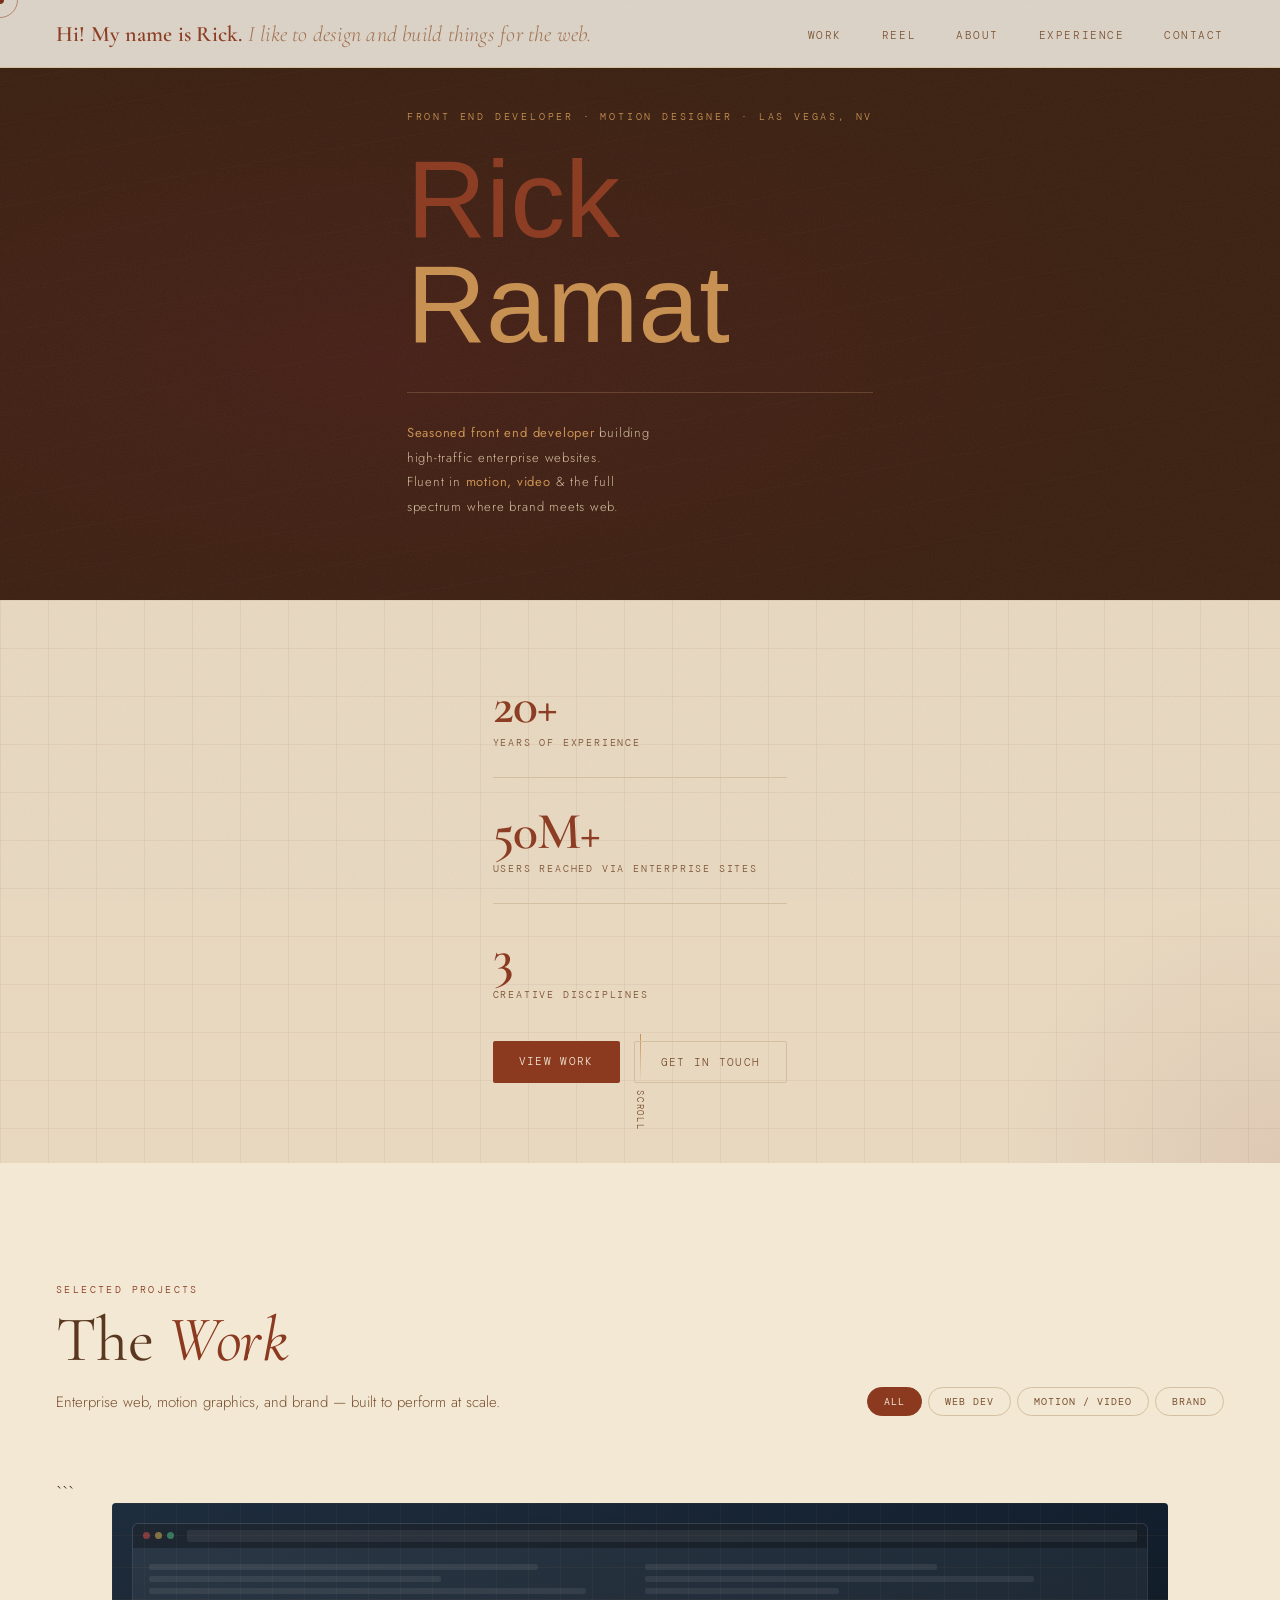
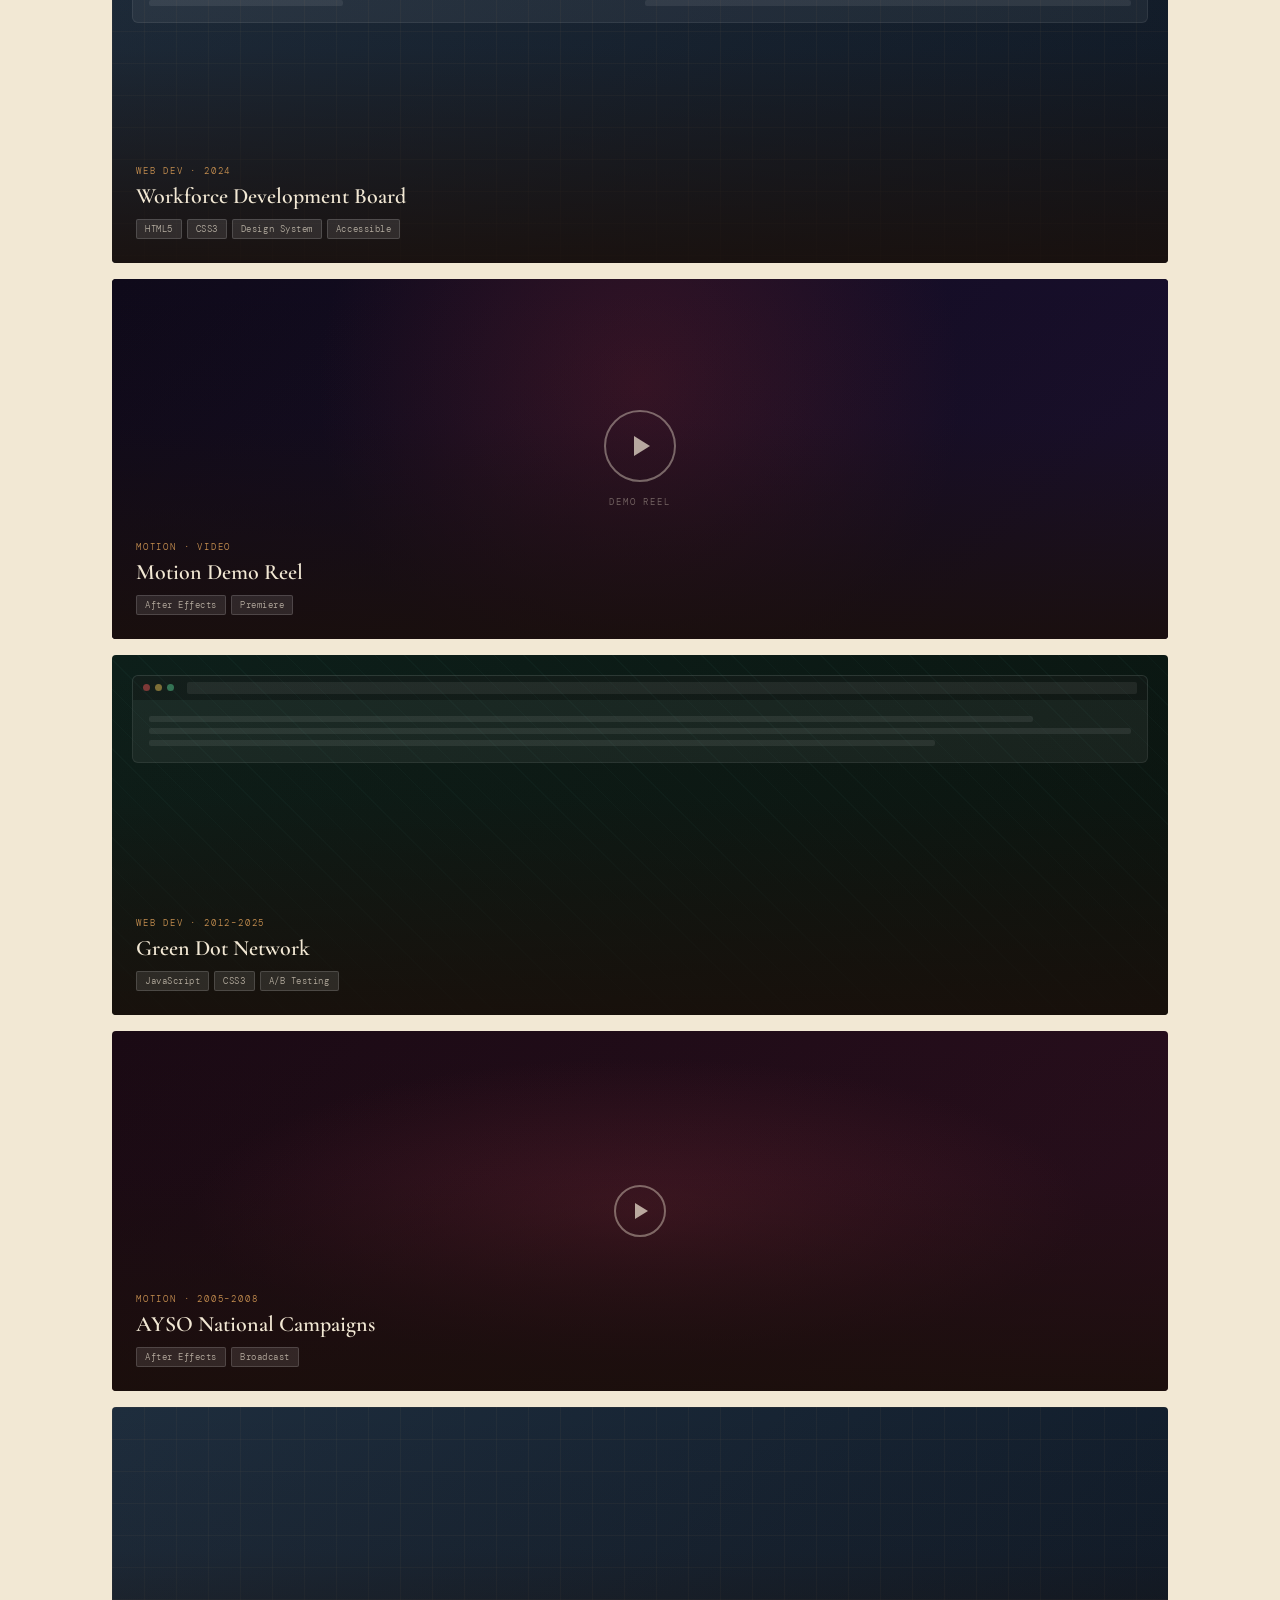
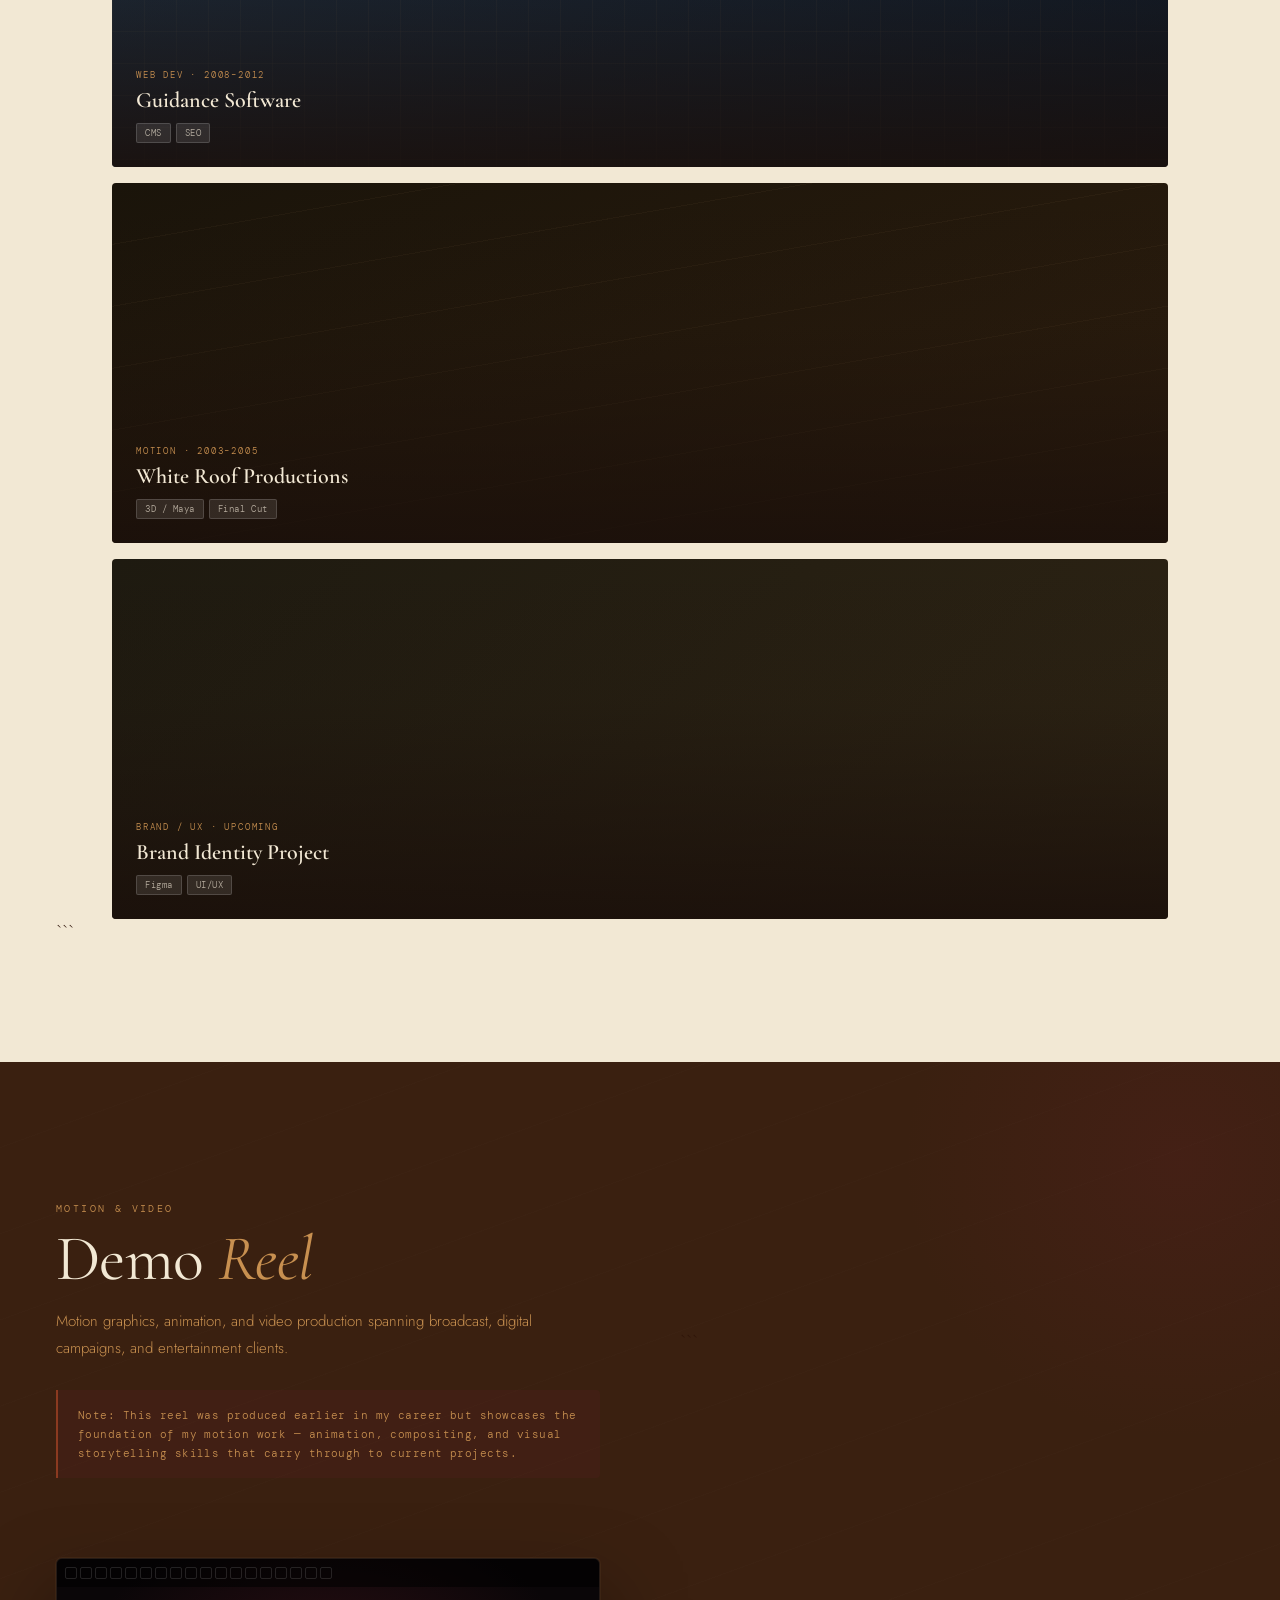
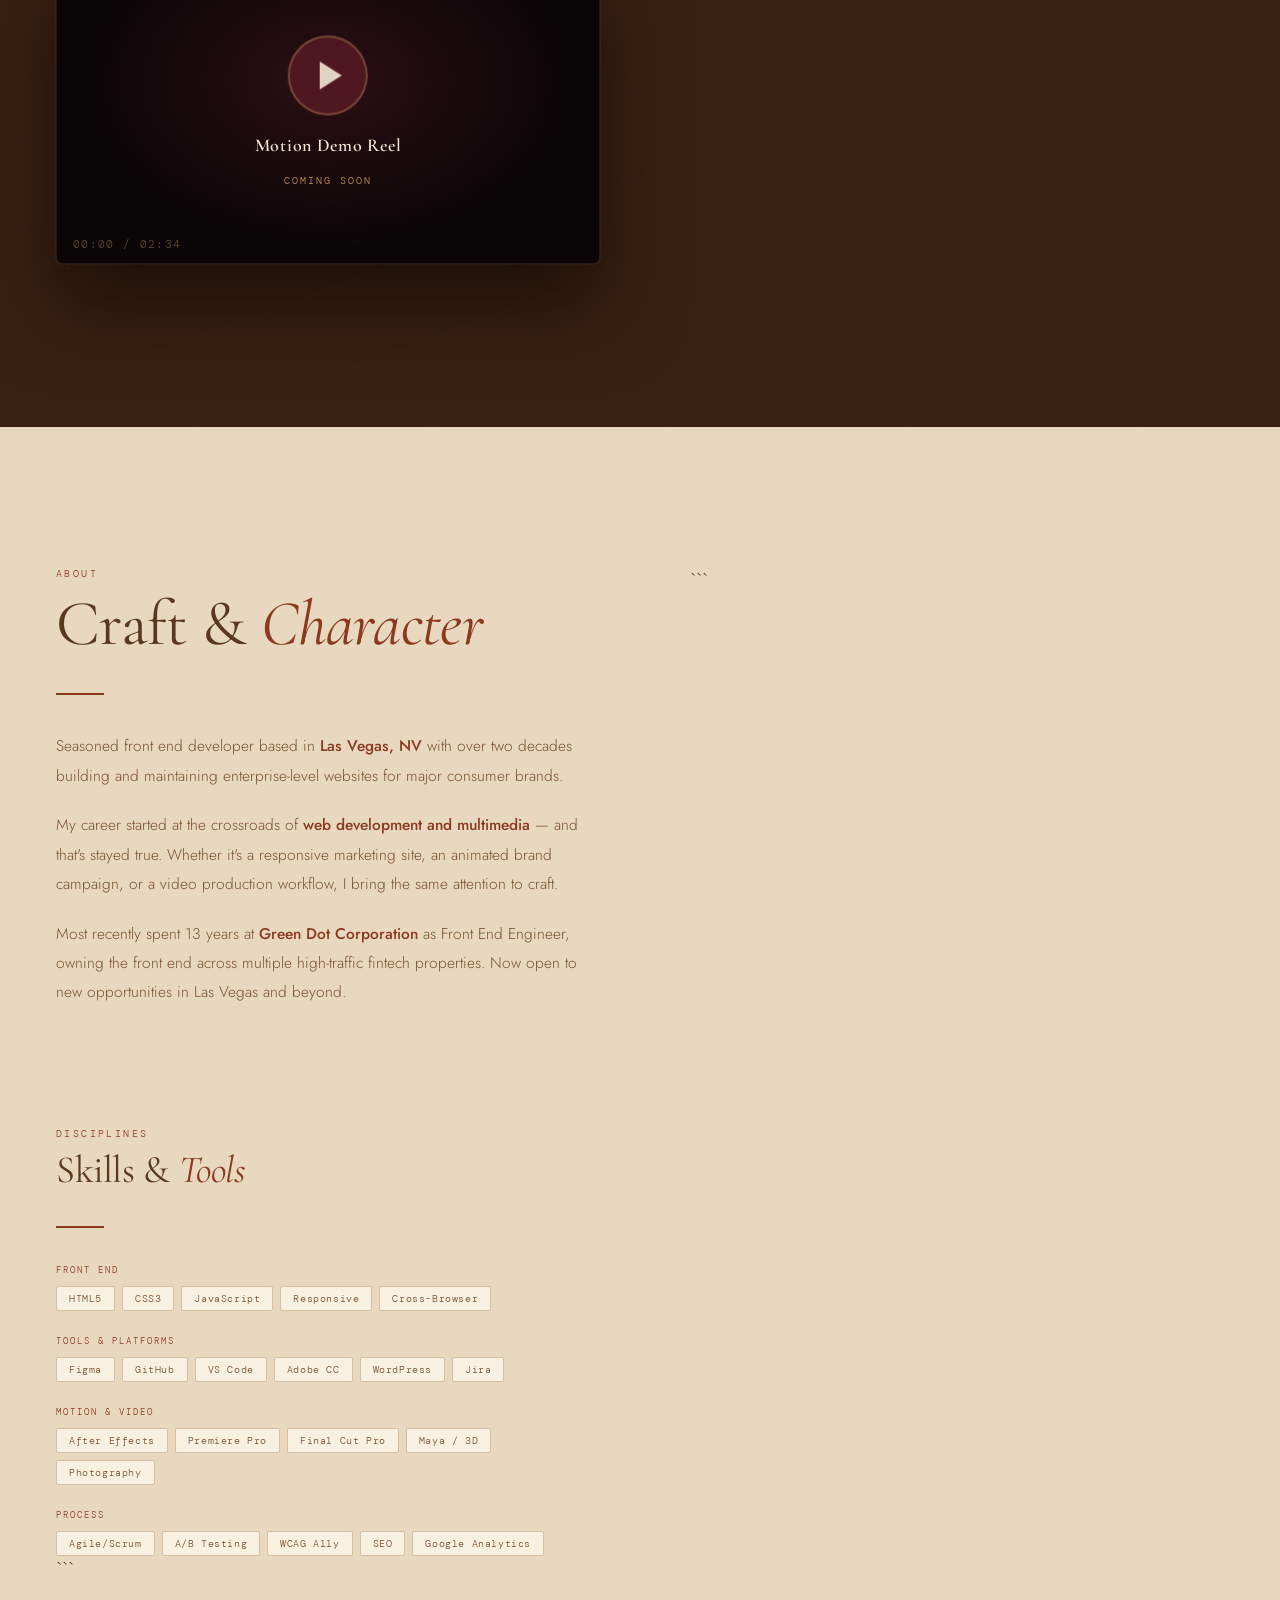
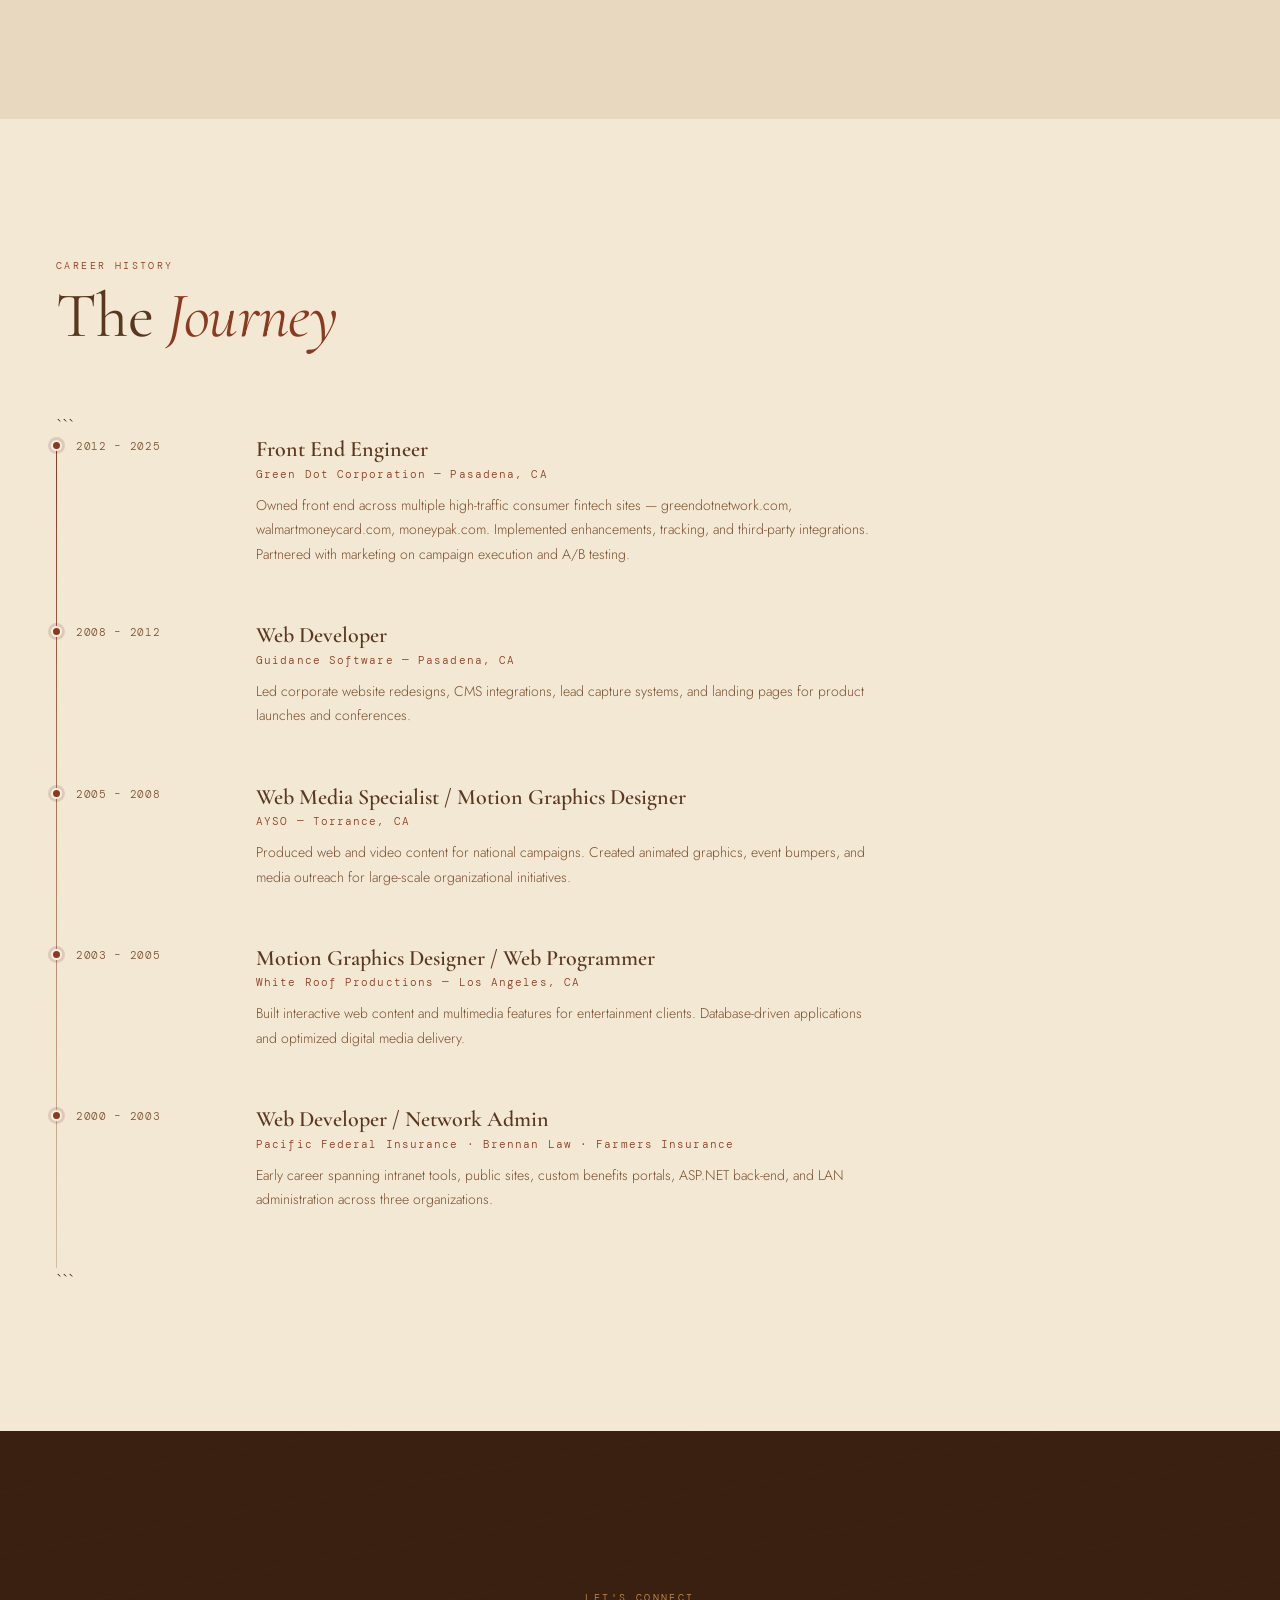
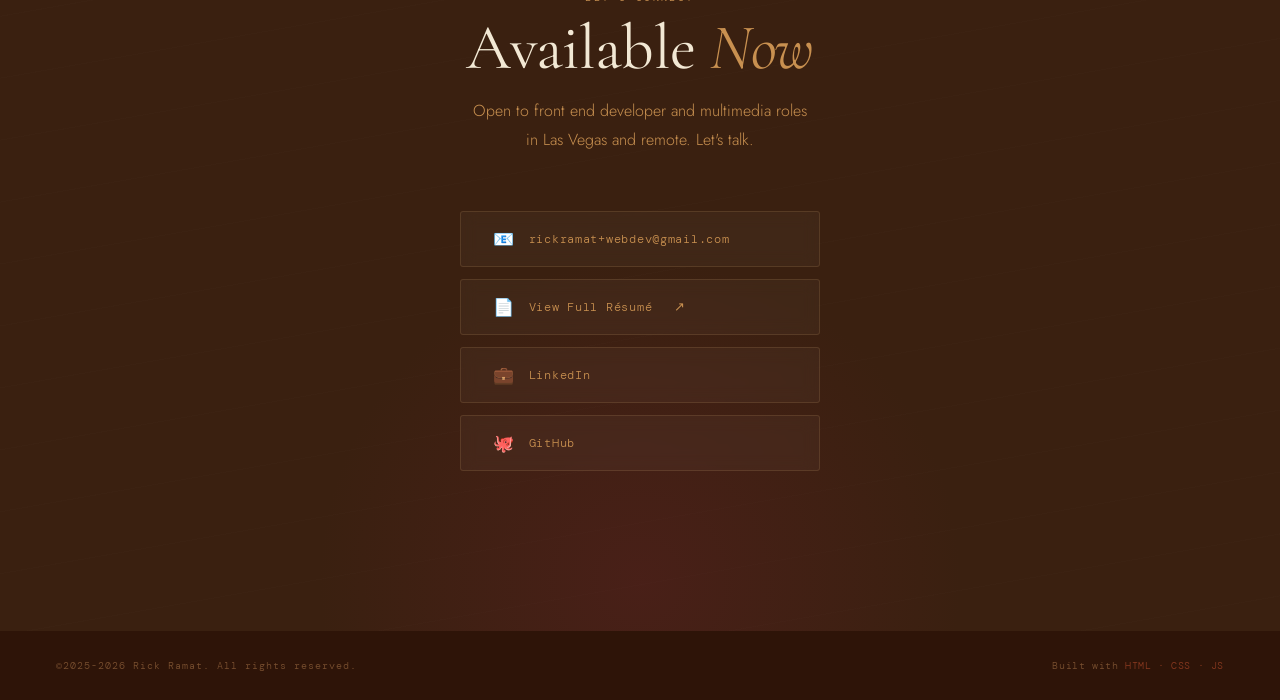
==== commit 0e283b6e: "edited all pics in dnd page and updated copyright on index" ====
--- a/index.html
+++ b/index.html
@@ -1,9 +1,9 @@
 <!DOCTYPE html>
-
 <html lang="en">
 <head>
   <!-- Google tag (gtag.js) -->
 <script async src="https://www.googletagmanager.com/gtag/js?id=G-GZ7DWD8VS9"></script>
+
 <script>
   window.dataLayer = window.dataLayer || [];
   function gtag(){dataLayer.push(arguments);}
@@ -14,1108 +14,12 @@
 <meta charset="UTF-8">
 <meta name="viewport" content="width=device-width, initial-scale=1.0">
 <title>Rick Ramat — Portfolio</title>
+<link rel="stylesheet" href="css/portfolio.css">
 <link rel="preconnect" href="https://fonts.googleapis.com">
 <link rel="preconnect" href="https://fonts.gstatic.com" crossorigin>
 <link href="https://fonts.googleapis.com/css2?family=Cormorant+Garamond:ital,wght@0,300;0,400;0,600;0,700;1,300;1,400&family=Jost:wght@100;200;300;400;500&family=DM+Mono:wght@300;400;500&display=swap" rel="stylesheet">
 <link href="https://fonts.googleapis.com/css2?family=Space+Grotesk:wght@300;400;500;600;700&display=swap" rel="stylesheet">
-<style>
-/* ═══════════════════════════════════════════
-TOKENS
-═══════════════════════════════════════════ */
-:root {
---ink: #2e1408;
---burgundy: #8b3a20;
---burgundy2: #a84e2e;
---burg-glow: rgba(139,58,32,0.18);
---brown-dk: #5a3820;
---brown-md: #7a5030;
---brown-lt: #a07050;
---parchment: #e8d8c0;
---parch-dk: #d4c0a0;
---parch-lt: #f2e8d4;
---sand: #c89050;
---sand-dim: #7a5030;
---cream: #f8f0e0;
---rope: #c89050;
---copper: #8b3a20;
---aged: rgba(90,56,32,0.08);
---f-display: 'Cormorant Garamond', Georgia, serif;
---f-body: 'Jost', sans-serif;
---f-mono: 'DM Mono', monospace;
---ease-smooth: cubic-bezier(0.4, 0, 0.2, 1);
---ease-spring: cubic-bezier(0.34, 1.56, 0.64, 1);
-}
-/* ═══════════════════════════════════════════
-RESET
-═══════════════════════════════════════════ */
-*, *::before, *::after { box-sizing: border-box; margin: 0; padding: 0; }
-html { scroll-behavior: smooth; font-size: 16px; margin: 0; padding: 0; width: 100%; }
-body {
-margin: 0;
-padding: 0;
-width: 100%;
-max-width: 100%;
-background: var(--parch-lt);
-color: var(--ink);
-font-family: var(--f-body);
-font-weight: 300;
-overflow-x: hidden;
-cursor: default;
-}
-/* Parchment texture overlay */
-body::before {
-content: '';
-position: fixed; inset: 0;
-background-image:
-url("data:image/svg+xml,%3Csvg xmlns='http://www.w3.org/2000/svg' width='400' height='400'%3E%3Cfilter id='n'%3E%3CfeTurbulence type='fractalNoise' baseFrequency='0.65' numOctaves='3' stitchTiles='stitch'/%3E%3CfeColorMatrix type='saturate' values='0'/%3E%3C/filter%3E%3Crect width='400' height='400' filter='url(%23n)' opacity='0.055'/%3E%3C/svg%3E");
-pointer-events: none;
-z-index: 1000;
-}
-a { color: inherit; text-decoration: none; }
-img { display: block; max-width: 100%; }
-/* ═══════════════════════════════════════════
-CUSTOM CURSOR
-═══════════════════════════════════════════ */
-.cursor {
-position: fixed;
-width: 8px; height: 8px;
-background: var(--burgundy);
-border-radius: 50%;
-pointer-events: none;
-z-index: 9999;
-transform: translate(-50%,-50%);
-transition: transform 0.1s, width 0.3s var(--ease-spring), height 0.3s var(--ease-spring), background 0.3s;
-mix-blend-mode: multiply;
-}
-.cursor-ring {
-position: fixed;
-width: 36px; height: 36px;
-border: 1.5px solid var(--burgundy);
-border-radius: 50%;
-pointer-events: none;
-z-index: 9998;
-transform: translate(-50%,-50%);
-transition: transform 0.18s var(--ease-smooth), width 0.4s var(--ease-spring), height 0.4s var(--ease-spring), opacity 0.3s;
-opacity: 0.5;
-}
-/* ═══════════════════════════════════════════
-NAV
-═══════════════════════════════════════════ */
-nav {
-position: fixed; top: 0; left: 0; right: 0;
-z-index: 500;
-display: flex; align-items: center; justify-content: space-between;
-padding: 0 56px;
-height: 68px;
-background: rgba(250,244,232,0.85);
-backdrop-filter: blur(16px);
-border-bottom: 1px solid var(--parch-dk);
-}
-.nav-sig {
-font-family: var(--f-display);
-font-size: 22px;
-font-weight: 600;
-color: var(--burgundy);
-letter-spacing: 0.01em;
-line-height: 1;
-}
-.nav-sig span {
-color: var(--brown-lt);
-font-weight: 300;
-font-style: italic;
-}
-.nav-links {
-display: flex; gap: 40px; list-style: none;
-}
-.nav-links a {
-font-family: var(--f-mono);
-font-size: 11px;
-color: var(--sand-dim);
-letter-spacing: 0.14em;
-text-transform: uppercase;
-transition: color 0.25s;
-position: relative;
-}
-.nav-links a::after {
-content: '';
-position: absolute; bottom: -3px; left: 0; right: 0;
-height: 1px;
-background: var(--burgundy);
-transform: scaleX(0);
-transform-origin: left;
-transition: transform 0.3s var(--ease-smooth);
-}
-.nav-links a:hover { color: var(--burgundy); }
-.nav-links a:hover::after { transform: scaleX(1); }
-/* ═══════════════════════════════════════════
-HERO
-═══════════════════════════════════════════ */
-#hero {
-display: flex;
-flex-direction: column;
-position: relative;
-overflow: hidden;
-width: 100%;
-margin: 0;
-padding: 0;
-}
-/* Hero panels bleed full width — true edge-to-edge, no gaps */
-.hero-top,
-.hero-right {
-width: 100vw;
-max-width: 100vw;
-margin-left: calc(50% - 50vw);
-margin-right: calc(50% - 50vw);
-box-sizing: border-box;
-}
-/* Top panel — dark */
-.hero-top {
-background: #3a2010;
-display: flex;
-align-items: center;
-justify-content: center;
-padding: 100px 64px 80px;
-position: relative;
-overflow: hidden;
-}
-/* Worn wood grain lines */
-.hero-top::before {
-content: '';
-position: absolute; inset: 0;
-background: repeating-linear-gradient(
-170deg,
-transparent,
-transparent 40px,
-rgba(255,255,255,0.012) 40px,
-rgba(255,255,255,0.012) 41px
-);
-}
-/* Vignette */
-.hero-top::after {
-content: '';
-position: absolute; inset: 0;
-background: radial-gradient(ellipse at 30% 60%, rgba(107,31,42,0.25) 0%, transparent 65%);
-}
-.hero-top-content {
-position: relative; z-index: 1;
-}
-.hero-eyebrow {
-font-family: var(--f-mono);
-font-size: 10px;
-letter-spacing: 0.28em;
-text-transform: uppercase;
-color: var(--rope);
-margin-bottom: 24px;
-opacity: 0;
-animation: riseUp 0.9s 0.2s var(--ease-smooth) forwards;
-}
-.hero-name {
-font-family: var(--f-display);
-font-weight: 300;
-line-height: 0.95;
-letter-spacing: -0.01em;
-opacity: 0;
-animation: riseUp 0.9s 0.35s var(--ease-smooth) forwards;
-}
-.hero-name .first {
-display: block;
-font-size: clamp(72px, 9vw, 110px);
-color: var(--copper);
-}
-.hero-name .last {
-display: block;
-font-size: clamp(72px, 9vw, 110px);
-color: var(--rope);
-/*font-style: italic;*/
-}
-.hero-title-block {
-margin-top: 36px;
-padding-top: 28px;
-border-top: 1px solid rgba(184,144,96,0.3);
-opacity: 0;
-animation: riseUp 0.9s 0.5s var(--ease-smooth) forwards;
-}
-.hero-title {
-font-family: var(--f-body);
-font-size: 13px;
-font-weight: 300;
-color: var(--parch-dk);
-letter-spacing: 0.06em;
-line-height: 1.9;
-}
-.hero-title strong {
-color: var(--sand);
-font-weight: 400;
-}
-/* Bottom panel — parchment */
-.hero-right {
-background: #e8d8c0;
-display: flex;
-align-items: center;
-justify-content: center;
-padding: 100px 64px 80px;
-position: relative;
-}
-/* Map-like grid lines */
-.hero-right::before {
-content: '';
-position: absolute; inset: 0;
-background-image:
-linear-gradient(rgba(90,50,20,0.06) 1px, transparent 1px),
-linear-gradient(90deg, rgba(90,50,20,0.06) 1px, transparent 1px);
-background-size: 48px 48px;
-}
-/* Aged corner stain */
-.hero-right::after {
-content: '';
-position: absolute;
-bottom: 0; right: 0;
-width: 280px; height: 280px;
-background: radial-gradient(circle at 100% 100%, rgba(107,31,42,0.08) 0%, transparent 70%);
-}
-.hero-right-content {
-position: relative; z-index: 1;
-max-width: 560px;
-}
-.hero-stat-list {
-list-style: none;
-display: flex;
-flex-direction: column;
-gap: 28px;
-opacity: 0;
-animation: riseUp 0.9s 0.6s var(--ease-smooth) forwards;
-}
-.hero-stat {
-display: flex;
-flex-direction: column;
-gap: 4px;
-padding-bottom: 28px;
-border-bottom: 1px solid var(--parch-dk);
-}
-.hero-stat:last-child { border-bottom: none; padding-bottom: 0; }
-.stat-num {
-font-family: var(--f-display);
-font-size: 52px;
-font-weight: 600;
-color: var(--burgundy);
-line-height: 1;
-letter-spacing: -0.02em;
-}
-.stat-label {
-font-family: var(--f-mono);
-font-size: 10px;
-letter-spacing: 0.18em;
-text-transform: uppercase;
-color: var(--sand-dim);
-}
-.hero-cta-row {
-display: flex; gap: 14px; flex-wrap: wrap;
-margin-top: 40px;
-opacity: 0;
-animation: riseUp 0.9s 0.75s var(--ease-smooth) forwards;
-}
-.btn-burg {
-font-family: var(--f-mono);
-font-size: 11px;
-padding: 13px 26px;
-background: var(--burgundy);
-color: var(--parch-lt);
-letter-spacing: 0.12em;
-text-transform: uppercase;
-border: none;
-border-radius: 2px;
-cursor: pointer;
-transition: background 0.25s, transform 0.2s var(--ease-spring);
-}
-.btn-burg:hover { background: var(--burgundy2); transform: translateY(-2px); }
-.btn-ghost {
-font-family: var(--f-mono);
-font-size: 11px;
-padding: 13px 26px;
-background: transparent;
-color: var(--brown-md);
-letter-spacing: 0.12em;
-text-transform: uppercase;
-border: 1px solid var(--parch-dk);
-border-radius: 2px;
-cursor: pointer;
-transition: border-color 0.25s, color 0.25s;
-}
-.btn-ghost:hover { border-color: var(--burgundy); color: var(--burgundy); }
-/* Scroll hint */
-.scroll-hint {
-position: absolute;
-bottom: 32px; left: 50%;
-transform: translateX(-50%);
-display: flex;
-flex-direction: column;
-align-items: center;
-gap: 8px;
-opacity: 0;
-animation: fadeIn 1s 1.2s ease forwards;
-}
-.scroll-line {
-width: 1px; height: 48px;
-background: linear-gradient(to bottom, var(--rope), transparent);
-animation: scrollPulse 2s ease-in-out infinite;
-}
-.scroll-label {
-font-family: var(--f-mono);
-font-size: 9px;
-letter-spacing: 0.2em;
-text-transform: uppercase;
-color: var(--sand-dim);
-writing-mode: vertical-rl;
-}
-/* ═══════════════════════════════════════════
-SECTION SHELL
-═══════════════════════════════════════════ */
-section { position: relative; }
-.sec-inner {
-max-width: 1280px;
-margin: 0 auto;
-padding: 0 56px;
-}
-.sec-label {
-font-family: var(--f-mono);
-font-size: 10px;
-letter-spacing: 0.24em;
-text-transform: uppercase;
-color: var(--burgundy);
-margin-bottom: 10px;
-}
-.sec-title {
-font-family: var(--f-display);
-font-size: clamp(42px, 5vw, 68px);
-font-weight: 400;
-color: var(--brown-dk);
-line-height: 1.05;
-letter-spacing: -0.01em;
-}
-.sec-title em {
-font-style: italic;
-color: var(--burgundy);
-}
-.sec-sub {
-font-size: 15px;
-color: var(--sand-dim);
-max-width: 520px;
-line-height: 1.8;
-margin-top: 16px;
-font-weight: 300;
-}
-/* ═══════════════════════════════════════════
-WORK SECTION
-═══════════════════════════════════════════ */
-#work {
-background: #f2e8d4;
-padding: 120px 0;
-}
-.work-header {
-display: flex;
-align-items: flex-end;
-justify-content: space-between;
-gap: 40px;
-margin-bottom: 64px;
-flex-wrap: wrap;
-}
-.filter-row {
-display: flex; gap: 6px; flex-wrap: wrap;
-}
-.filt {
-font-family: var(--f-mono);
-font-size: 10px;
-padding: 7px 16px;
-border-radius: 20px;
-border: 1px solid var(--parch-dk);
-background: transparent;
-color: var(--sand-dim);
-cursor: pointer;
-letter-spacing: 0.1em;
-text-transform: uppercase;
-transition: all 0.25s;
-}
-.filt.on, .filt:hover {
-background: var(--burgundy);
-border-color: var(--burgundy);
-color: var(--parch-lt);
-}
-/* Vertically stacked cards — always single column, full viewport width with margins */
-.bento {
-display: flex;
-flex-direction: column;
-gap: 16px;
-width: calc(100% - 3rem);
-margin-left: auto;
-margin-right: auto;
-}
-.card {
-position: relative;
-overflow: hidden;
-border-radius: 4px;
-cursor: pointer;
-background: var(--parchment);
-width: 100%;
-height: 320px;
-}
-/* Remove span-based sizing — all cards are equal width and height in stacked layout */
-.card-sm, .card-md, .card-lg, .card-xl, .card-tall {
-grid-column: unset;
-grid-row: unset;
-height: 320px;
-}
-/* Card inner layers */
-.card-bg {
-position: absolute; inset: 0;
-transition: transform 0.6s var(--ease-smooth);
-}
-.card:hover .card-bg { transform: scale(1.04); }
-.card-overlay {
-position: absolute; inset: 0;
-background: linear-gradient(to top, rgba(26,15,10,0.85) 0%, rgba(26,15,10,0.1) 60%, transparent 100%);
-transition: opacity 0.4s;
-}
-.card-overlay-hover {
-position: absolute; inset: 0;
-background: rgba(107,31,42,0.18);
-opacity: 0;
-transition: opacity 0.35s;
-display: flex; align-items: center; justify-content: center;
-}
-.card:hover .card-overlay-hover { opacity: 1; }
-.view-pill {
-font-family: var(--f-mono);
-font-size: 10px;
-letter-spacing: 0.16em;
-text-transform: uppercase;
-color: var(--parch-lt);
-border: 1px solid rgba(242,232,213,0.6);
-padding: 8px 18px;
-border-radius: 20px;
-backdrop-filter: blur(8px);
-background: rgba(107,31,42,0.3);
-}
-.card-body {
-position: absolute;
-bottom: 0; left: 0; right: 0;
-padding: 24px;
-z-index: 2;
-}
-.card-type {
-font-family: var(--f-mono);
-font-size: 9px;
-letter-spacing: 0.2em;
-text-transform: uppercase;
-color: var(--rope);
-margin-bottom: 6px;
-}
-.card-title {
-font-family: var(--f-display);
-font-size: 22px;
-font-weight: 600;
-color: var(--parch-lt);
-line-height: 1.2;
-margin-bottom: 8px;
-}
-.card-desc {
-font-size: 12px;
-color: rgba(242,232,213,0.72);
-line-height: 1.6;
-font-weight: 300;
-display: none;
-}
-.card:hover .card-desc { display: block; }
-.card-chips {
-display: flex; flex-wrap: wrap; gap: 5px;
-margin-top: 10px;
-}
-.chip {
-font-family: var(--f-mono);
-font-size: 9px;
-padding: 3px 8px;
-background: rgba(255,255,255,0.1);
-border: 1px solid rgba(255,255,255,0.15);
-border-radius: 2px;
-color: rgba(242,232,213,0.7);
-letter-spacing: 0.06em;
-}
-/* Card background patterns */
-.bg-web {
-background:
-linear-gradient(135deg, #1e2d3d 0%, #0f1a28 100%);
-}
-.bg-web::after {
-content: '';
-position: absolute; inset: 0;
-background-image: linear-gradient(rgba(184,144,96,0.06) 1px, transparent 1px),
-linear-gradient(90deg, rgba(184,144,96,0.06) 1px, transparent 1px);
-background-size: 32px 32px;
-}
-.bg-fintech {
-background: linear-gradient(135deg, #0d1f1a 0%, #0a1510 100%);
-}
-.bg-fintech::after {
-content: '';
-position: absolute; inset: 0;
-background: repeating-linear-gradient(45deg, transparent, transparent 20px, rgba(74,170,154,0.04) 20px, rgba(74,170,154,0.04) 21px);
-}
-.bg-motion {
-background: linear-gradient(135deg, #1a0a14 0%, #2a0f1e 100%);
-}
-.bg-motion::after {
-content: '';
-position: absolute; inset: 0;
-background: radial-gradient(ellipse at 50% 50%, rgba(139,47,62,0.3) 0%, transparent 60%);
-}
-.bg-brand {
-background: linear-gradient(160deg, #1a140a 0%, #2e1e0e 100%);
-}
-.bg-brand::after {
-content: '';
-position: absolute; inset: 0;
-background: repeating-linear-gradient(170deg, transparent, transparent 60px, rgba(184,144,96,0.05) 60px, rgba(184,144,96,0.05) 61px);
-}
-.bg-reel {
-background: linear-gradient(135deg, #0f0a1a 0%, #1a1030 100%);
-}
-.bg-reel::after {
-content: '';
-position: absolute; inset: 0;
-background: radial-gradient(circle at 50% 30%, rgba(107,31,42,0.4) 0%, transparent 55%);
-}
-.bg-ux {
-background: linear-gradient(135deg, #1e1a10 0%, #2e2414 100%);
-}
-/* Placeholder browser mockup */
-.browser-mock {
-position: absolute;
-top: 20px; left: 20px; right: 20px;
-background: rgba(255,255,255,0.06);
-border-radius: 6px;
-overflow: hidden;
-border: 1px solid rgba(255,255,255,0.08);
-}
-.browser-bar {
-height: 24px;
-background: rgba(0,0,0,0.3);
-display: flex; align-items: center;
-padding: 0 10px; gap: 5px;
-}
-.bdot { width: 7px; height: 7px; border-radius: 50%; opacity: 0.6; }
-.bd-r { background: #c94c4c; }
-.bd-y { background: #c9a84c; }
-.bd-g { background: #4caf7d; }
-.browser-url {
-flex: 1; height: 12px;
-background: rgba(255,255,255,0.07);
-border-radius: 2px; margin-left: 8px;
-}
-.browser-content {
-padding: 16px;
-display: flex; gap: 10px;
-}
-.bcol {
-flex: 1;
-display: flex; flex-direction: column; gap: 6px;
-}
-.brow {
-height: 6px; border-radius: 2px;
-background: rgba(255,255,255,0.08);
-}
-.brow.w60 { width: 60%; }
-.brow.w80 { width: 80%; }
-.brow.w40 { width: 40%; }
-.brow.w90 { width: 90%; }
-/* Video placeholder */
-.reel-mock {
-position: absolute;
-top: 50%; left: 50%;
-transform: translate(-50%, -50%);
-display: flex; flex-direction: column; align-items: center; gap: 14px;
-}
-.play-ring {
-width: 72px; height: 72px;
-border-radius: 50%;
-border: 2px solid rgba(242,232,213,0.4);
-display: flex; align-items: center; justify-content: center;
-transition: border-color 0.3s, transform 0.3s var(--ease-spring);
-}
-.card:hover .play-ring {
-border-color: var(--rope);
-transform: scale(1.1);
-}
-.play-tri {
-width: 0; height: 0;
-border-top: 10px solid transparent;
-border-bottom: 10px solid transparent;
-border-left: 16px solid rgba(242,232,213,0.7);
-margin-left: 4px;
-transition: border-left-color 0.3s;
-}
-.card:hover .play-tri { border-left-color: var(--rope); }
-.reel-label {
-font-family: var(--f-mono);
-font-size: 9px;
-letter-spacing: 0.2em;
-text-transform: uppercase;
-color: rgba(242,232,213,0.4);
-}
-/* ═══════════════════════════════════════════
-DEMO REEL SECTION
-═══════════════════════════════════════════ */
-#reel {
-padding: 140px 0;
-background: #3a2010;
-overflow: hidden;
-position: relative;
-}
-#reel::before {
-content: '';
-position: absolute; inset: 0;
-background: repeating-linear-gradient(
-160deg,
-transparent,
-transparent 80px,
-rgba(255,255,255,0.008) 80px,
-rgba(255,255,255,0.008) 81px
-);
-}
-#reel::after {
-content: '';
-position: absolute;
-top: -200px; right: -200px;
-width: 600px; height: 600px;
-border-radius: 50%;
-background: radial-gradient(circle, rgba(107,31,42,0.2) 0%, transparent 65%);
-}
-.reel-inner {
-display: grid;
-grid-template-columns: 1fr 1fr;
-gap: 80px;
-align-items: center;
-position: relative; z-index: 1;
-}
-.reel-text .sec-title { color: var(--parch-lt); }
-.reel-text .sec-title em { color: var(--rope); }
-.reel-text .sec-sub { color: var(--sand); }
-.reel-text .sec-label { color: var(--rope); }
-.reel-note {
-margin-top: 28px;
-padding: 16px 20px;
-border-left: 2px solid var(--burgundy);
-background: rgba(107,31,42,0.15);
-border-radius: 0 4px 4px 0;
-}
-.reel-note p {
-font-family: var(--f-mono);
-font-size: 11px;
-color: var(--sand);
-line-height: 1.7;
-letter-spacing: 0.04em;
-}
-.reel-note span { color: var(--rope); }
-.reel-player {
-position: relative;
-aspect-ratio: 16/9;
-background: #0a0608;
-border-radius: 6px;
-overflow: hidden;
-border: 1px solid rgba(184,144,96,0.15);
-box-shadow: 0 40px 80px rgba(0,0,0,0.5), 0 0 0 1px rgba(184,144,96,0.08);
-}
-.reel-player-bg {
-position: absolute; inset: 0;
-background: radial-gradient(ellipse at 50% 40%, rgba(107,31,42,0.35) 0%, transparent 65%);
-}
-.reel-filmstrip {
-position: absolute;
-top: 0; left: 0; right: 0;
-height: 28px;
-background: rgba(0,0,0,0.6);
-display: flex; align-items: center;
-gap: 3px; padding: 0 8px;
-overflow: hidden;
-}
-.reel-hole {
-width: 12px; height: 12px;
-border-radius: 2px;
-border: 1.5px solid rgba(255,255,255,0.12);
-flex-shrink: 0;
-}
-.reel-center {
-position: absolute;
-top: 50%; left: 50%;
-transform: translate(-50%, -50%);
-display: flex; flex-direction: column;
-align-items: center; gap: 18px;
-text-align: center;
-}
-.reel-play-btn {
-width: 80px; height: 80px;
-border-radius: 50%;
-background: rgba(107,31,42,0.6);
-border: 2px solid rgba(184,144,96,0.4);
-display: flex; align-items: center; justify-content: center;
-cursor: pointer;
-transition: background 0.3s, border-color 0.3s, transform 0.3s var(--ease-spring);
-backdrop-filter: blur(8px);
-}
-.reel-play-btn:hover {
-background: var(--burgundy);
-border-color: var(--rope);
-transform: scale(1.08);
-}
-.reel-play-tri {
-width: 0; height: 0;
-border-top: 14px solid transparent;
-border-bottom: 14px solid transparent;
-border-left: 22px solid rgba(242,232,213,0.9);
-margin-left: 6px;
-}
-.reel-title-overlay {
-font-family: var(--f-display);
-font-size: 18px;
-font-weight: 600;
-color: var(--parch-lt);
-letter-spacing: 0.04em;
-}
-.reel-sub-overlay {
-font-family: var(--f-mono);
-font-size: 10px;
-color: var(--sand);
-letter-spacing: 0.2em;
-text-transform: uppercase;
-}
-.reel-timecode {
-position: absolute;
-bottom: 12px; left: 16px;
-font-family: var(--f-mono);
-font-size: 11px;
-color: rgba(184,144,96,0.5);
-letter-spacing: 0.12em;
-}
-/* ═══════════════════════════════════════════
-ABOUT SECTION
-═══════════════════════════════════════════ */
-#about {
-padding: 140px 0;
-background: #e8d8c0;
-}
-.about-grid {
-display: grid;
-grid-template-columns: 1fr 1fr;
-gap: 100px;
-align-items: start;
-}
-.about-text p {
-font-size: 15.5px;
-color: var(--brown-md);
-line-height: 1.9;
-margin-bottom: 20px;
-font-weight: 300;
-}
-.about-text p strong {
-color: var(--burgundy);
-font-weight: 500;
-}
-.about-divider {
-width: 48px; height: 2px;
-background: var(--burgundy);
-margin: 36px 0;
-}
-.skill-stack {
-display: flex;
-flex-direction: column;
-gap: 24px;
-}
-/*.skill-row { }*/
-.skill-row-label {
-font-family: var(--f-mono);
-font-size: 9px;
-letter-spacing: 0.22em;
-text-transform: uppercase;
-color: var(--burgundy);
-margin-bottom: 10px;
-}
-.skill-pills {
-display: flex; flex-wrap: wrap; gap: 7px;
-}
-.pill {
-font-family: var(--f-mono);
-font-size: 10px;
-padding: 5px 12px;
-border-radius: 2px;
-background: var(--cream);
-border: 1px solid var(--parch-dk);
-color: var(--brown-md);
-letter-spacing: 0.06em;
-transition: background 0.2s, border-color 0.2s, color 0.2s;
-}
-.pill:hover {
-background: var(--burgundy);
-border-color: var(--burgundy);
-color: var(--parch-lt);
-}
-/* ═══════════════════════════════════════════
-EXPERIENCE TIMELINE
-═══════════════════════════════════════════ */
-#experience {
-padding: 140px 0;
-background: #f2e8d4;
-}
-.timeline {
-position: relative;
-max-width: 820px;
-}
-.timeline::before {
-content: '';
-position: absolute;
-left: 0; top: 6px; bottom: 0;
-width: 1px;
-background: linear-gradient(to bottom, var(--burgundy), var(--parch-dk));
-}
-.tl-item {
-display: grid;
-grid-template-columns: 160px 1fr;
-gap: 40px;
-padding: 0 0 56px 0;
-position: relative;
-}
-.tl-item::before {
-content: '';
-position: absolute;
-left: -5px; top: 4px;
-width: 11px; height: 11px;
-border-radius: 50%;
-background: var(--burgundy);
-border: 2px solid var(--cream);
-box-shadow: 0 0 0 3px rgba(107,31,42,0.15);
-z-index: 1;
-}
-.tl-dates {
-font-family: var(--f-mono);
-font-size: 11px;
-color: var(--sand-dim);
-padding-top: 3px;
-padding-left: 20px;
-letter-spacing: 0.06em;
-}
-.tl-role {
-font-family: var(--f-display);
-font-size: 22px;
-font-weight: 600;
-color: var(--brown-dk);
-margin-bottom: 4px;
-line-height: 1.2;
-}
-.tl-co {
-font-family: var(--f-mono);
-font-size: 11px;
-color: var(--burgundy);
-letter-spacing: 0.1em;
-margin-bottom: 12px;
-}
-.tl-desc {
-font-size: 14px;
-color: var(--brown-md);
-line-height: 1.75;
-font-weight: 300;
-}
-/* ═══════════════════════════════════════════
-CONTACT
-═══════════════════════════════════════════ */
-#contact {
-padding: 160px 0;
-background: #3a2010;
-position: relative;
-overflow: hidden;
-text-align: center;
-}
-#contact::before {
-content: '';
-position: absolute; inset: 0;
-background: repeating-linear-gradient(
-170deg,
-transparent,
-transparent 60px,
-rgba(255,255,255,0.008) 60px,
-rgba(255,255,255,0.008) 61px
-);
-}
-#contact::after {
-content: '';
-position: absolute;
-bottom: -300px; left: 50%;
-transform: translateX(-50%);
-width: 700px; height: 700px;
-border-radius: 50%;
-background: radial-gradient(circle, rgba(107,31,42,0.3) 0%, transparent 65%);
-}
-.contact-inner {
-position: relative; z-index: 1;
-max-width: 680px;
-margin: 0 auto;
-}
-.contact-inner .sec-title { color: var(--parch-lt); }
-.contact-inner .sec-title em { color: var(--rope); }
-.contact-inner .sec-label { color: var(--rope); }
-.contact-tagline {
-font-size: 16px;
-color: var(--sand);
-line-height: 1.8;
-margin-top: 16px;
-font-weight: 300;
-}
-.contact-links {
-display: flex;
-flex-direction: column;
-gap: 12px;
-margin-top: 56px;
-align-items: center;
-}
-.contact-link {
-display: flex; align-items: center; gap: 14px;
-font-family: var(--f-mono);
-font-size: 12px;
-padding: 16px 32px;
-border: 1px solid rgba(184,144,96,0.2);
-border-radius: 3px;
-color: var(--sand);
-background: rgba(255,255,255,0.03);
-backdrop-filter: blur(8px);
-transition: border-color 0.3s, color 0.3s, background 0.3s, transform 0.25s var(--ease-spring);
-width: 360px;
-letter-spacing: 0.06em;
-}
-.contact-link:hover {
-border-color: var(--burgundy);
-color: var(--parch-lt);
-background: rgba(107,31,42,0.2);
-transform: translateX(4px);
-}
-.contact-link .ci { font-size: 17px; }
-/* ═══════════════════════════════════════════
-FOOTER
-═══════════════════════════════════════════ */
-footer {
-padding: 28px 56px;
-background: #2e1408;
-display: flex; align-items: center; justify-content: space-between;
-flex-wrap: wrap; gap: 12px;
-}
-.foot-copy {
-font-family: var(--f-mono);
-font-size: 10px;
-color: var(--sand-dim);
-letter-spacing: 0.1em;
-}
-.foot-built {
-font-family: var(--f-mono);
-font-size: 10px;
-color: var(--sand-dim);
-letter-spacing: 0.06em;
-}
-.foot-built span { color: var(--burgundy); }
-/* ═══════════════════════════════════════════
-SCROLL REVEAL
-═══════════════════════════════════════════ */
-.reveal {
-opacity: 0;
-transform: translateY(28px);
-transition: opacity 0.7s var(--ease-smooth), transform 0.7s var(--ease-smooth);
-}
-.reveal.up { opacity: 1; transform: none; }
-/* ═══════════════════════════════════════════
-ANIMATIONS
-═══════════════════════════════════════════ */
-@keyframes riseUp {
-from { opacity: 0; transform: translateY(30px); }
-to { opacity: 1; transform: translateY(0); }
-}
-@keyframes fadeIn {
-from { opacity: 0; }
-to { opacity: 1; }
-}
-@keyframes scrollPulse {
-0%, 100% { opacity: 0.3; transform: scaleY(1); }
-50% { opacity: 1; transform: scaleY(1.15); }
-}
-/* ═══════════════════════════════════════════
-RESPONSIVE
-═══════════════════════════════════════════ */
-/* ─────────────────────────────────────────────
-BREAKPOINT 1 — Mobile (≤ 768px)
-───────────────────────────────────────────── */
-@media (max-width: 768px) {
-nav { padding: 0 24px; }
-.nav-links { display: none; }
-.sec-inner { padding: 0 24px; }
-#work, #reel, #about, #experience, #contact { padding: 80px 0; }
-.bento {
-width: calc(100% - 2rem); /* 1rem each side on small screens */
-}
-.hero-top { padding: 90px 24px 48px; }
-.hero-right { padding: 48px 24px 64px; }
-.card, .card-sm, .card-md, .card-lg, .card-xl, .card-tall { height: 260px; }
-.tl-item { grid-template-columns: 1fr; gap: 8px; }
-.tl-item::before { display: none; }
-.timeline::before { display: none; }
-.tl-dates { padding-left: 0; }
-.contact-link { width: 100%; }
-footer { padding: 24px; }
-.about-grid { grid-template-columns: 1fr; gap: 56px; }
-.reel-inner { grid-template-columns: 1fr; }
-}
 
-/* ─────────────────────────────────────────────
-BREAKPOINT 2 — Tablet (769px – 1024px)
-───────────────────────────────────────────── */
-@media (min-width: 769px) and (max-width: 1024px) {
-nav { padding: 0 32px; }
-.sec-inner { padding: 0 32px; }
-.bento {
-width: calc(100% - 4rem); /* 2rem each side */
-}
-.hero-top { padding: 110px 40px 72px; }
-.hero-right { padding: 64px 40px 80px; }
-.card, .card-sm, .card-md, .card-lg, .card-xl, .card-tall { height: 300px; }
-.about-grid { grid-template-columns: 1fr; gap: 56px; }
-.reel-inner { grid-template-columns: 1fr; }
-}
-
-/* ─────────────────────────────────────────────
-BREAKPOINT 3 — Desktop (1025px – 1200px)
-───────────────────────────────────────────── */
-@media (min-width: 1025px) and (max-width: 1200px) {
-nav { padding: 0 48px; }
-.sec-inner { padding: 0 48px; }
-.bento {
-width: calc(100% - 6rem); /* 3rem each side */
-}
-.hero-top { padding: 110px 64px 80px; }
-.hero-right { padding: 72px 64px 80px; }
-.card, .card-sm, .card-md, .card-lg, .card-xl, .card-tall { height: 320px; }
-.about-grid { grid-template-columns: 1fr 1fr; }
-.reel-inner { grid-template-columns: 1fr 1fr; }
-}
-
-/* ─────────────────────────────────────────────
-BREAKPOINT 4 — Ultrawide (1201px +)
-───────────────────────────────────────────── */
-@media (min-width: 1201px) {
-nav { padding: 0 56px; }
-.sec-inner { padding: 0 56px; }
-.bento {
-width: calc(100% - 7rem); /* 3.5rem each side — generous breathing room */
-max-width: 1800px;
-}
-.hero-top { padding: 110px 80px 80px; }
-.hero-right { padding: 80px 80px 80px; }
-.card, .card-sm, .card-md, .card-lg, .card-xl, .card-tall { height: 360px; }
-.about-grid { grid-template-columns: 1fr 1fr; }
-.reel-inner { grid-template-columns: 1fr 1fr; }
-}
-</style>
 
 </head>
 <body>
@@ -1504,62 +408,10 @@
 </section>
 <!-- FOOTER -->
 <footer>
-<span class="foot-copy">© 2025-2026 Rick Ramat. All rights reserved.</span>
+<span class="foot-copy">&copy;2025-<span id="year"></span> Rick Ramat. All rights reserved.</span>
 <span class="foot-built">Built with <span>HTML · CSS · JS</span></span>
 </footer>
-<script>
-/* ── Custom cursor ── */
-const cur = document.getElementById('cur');
-const curR = document.getElementById('curR');
-let mx = 0, my = 0, rx = 0, ry = 0;
-document.addEventListener('mousemove', e => { mx = e.clientX; my = e.clientY; });
-;(function loop() {
-rx += (mx - rx) * 0.14;
-ry += (my - ry) * 0.14;
-cur.style.left = mx + 'px';
-cur.style.top = my + 'px';
-curR.style.left = rx + 'px';
-curR.style.top = ry + 'px';
-requestAnimationFrame(loop);
-})();
-document.querySelectorAll('a, button, .card').forEach(el => {
-el.addEventListener('mouseenter', () => {
-cur.style.width = '16px'; cur.style.height = '16px';
-curR.style.width = '56px'; curR.style.height = '56px';
-curR.style.opacity = '0.8';
-});
-el.addEventListener('mouseleave', () => {
-cur.style.width = '8px'; cur.style.height = '8px';
-curR.style.width = '36px'; curR.style.height = '36px';
-curR.style.opacity = '0.5';
-});
-});
-/* ── Scroll reveal ── */
-const obs = new IntersectionObserver(entries => {
-entries.forEach((e, i) => {
-if (e.isIntersecting) {
-setTimeout(() => e.target.classList.add('up'), i * 90);
-obs.unobserve(e.target);
-}
-});
-}, { threshold: 0.1 });
-document.querySelectorAll('.reveal').forEach(el => obs.observe(el));
-/* ── Filter ── */
-function filt(cat, btn) {
-document.querySelectorAll('.filt').forEach(b => b.classList.remove('on'));
-btn.classList.add('on');
-document.querySelectorAll('.card').forEach(c => {
-const show = cat === 'all' || c.dataset.cat === cat;
-c.style.display = show ? 'block' : 'none';
-});
-}
-/* ── Stagger cards on load ── */
-document.querySelectorAll('.card').forEach((c, i) => {
-c.style.opacity = '0';
-c.style.transform = 'translateY(24px)';
-c.style.transition = `opacity 0.6s ease ${0.3 + i*0.07}s, transform 0.6s ease ${0.3 + i*0.07}s, border-color 0.25s`;
-setTimeout(() => { c.style.opacity = '1'; c.style.transform = 'none'; }, 400 + i * 70);
-});
-</script>
+<script src="./script/portfolio.js"></script> 
+<script>document.getElementById("year").innerHTML = new Date().getFullYear();</script>
 </body>
 </html>
--- a/css/portfolio.css
+++ b/css/portfolio.css
@@ -0,0 +1,1097 @@
+
+/* ═══════════════════════════════════════════
+TOKENS
+═══════════════════════════════════════════ */
+:root {
+--ink: #2e1408;
+--burgundy: #8b3a20;
+--burgundy2: #a84e2e;
+--burg-glow: rgba(139,58,32,0.18);
+--brown-dk: #5a3820;
+--brown-md: #7a5030;
+--brown-lt: #a07050;
+--parchment: #e8d8c0;
+--parch-dk: #d4c0a0;
+--parch-lt: #f2e8d4;
+--sand: #c89050;
+--sand-dim: #7a5030;
+--cream: #f8f0e0;
+--rope: #c89050;
+--copper: #8b3a20;
+--aged: rgba(90,56,32,0.08);
+--f-display: 'Cormorant Garamond', Georgia, serif;
+--f-body: 'Jost', sans-serif;
+--f-mono: 'DM Mono', monospace;
+--ease-smooth: cubic-bezier(0.4, 0, 0.2, 1);
+--ease-spring: cubic-bezier(0.34, 1.56, 0.64, 1);
+}
+/* ═══════════════════════════════════════════
+RESET
+═══════════════════════════════════════════ */
+*, *::before, *::after { box-sizing: border-box; margin: 0; padding: 0; }
+html { scroll-behavior: smooth; font-size: 16px; margin: 0; padding: 0; width: 100%; }
+body {
+margin: 0;
+padding: 0;
+width: 100%;
+max-width: 100%;
+background: var(--parch-lt);
+color: var(--ink);
+font-family: var(--f-body);
+font-weight: 300;
+overflow-x: hidden;
+cursor: default;
+}
+/* Parchment texture overlay */
+body::before {
+content: '';
+position: fixed; inset: 0;
+background-image:
+url("data:image/svg+xml,%3Csvg xmlns='http://www.w3.org/2000/svg' width='400' height='400'%3E%3Cfilter id='n'%3E%3CfeTurbulence type='fractalNoise' baseFrequency='0.65' numOctaves='3' stitchTiles='stitch'/%3E%3CfeColorMatrix type='saturate' values='0'/%3E%3C/filter%3E%3Crect width='400' height='400' filter='url(%23n)' opacity='0.055'/%3E%3C/svg%3E");
+pointer-events: none;
+z-index: 1000;
+}
+a { color: inherit; text-decoration: none; }
+img { display: block; max-width: 100%; }
+/* ═══════════════════════════════════════════
+CUSTOM CURSOR
+═══════════════════════════════════════════ */
+.cursor {
+position: fixed;
+width: 8px; height: 8px;
+background: var(--burgundy);
+border-radius: 50%;
+pointer-events: none;
+z-index: 9999;
+transform: translate(-50%,-50%);
+transition: transform 0.1s, width 0.3s var(--ease-spring), height 0.3s var(--ease-spring), background 0.3s;
+mix-blend-mode: multiply;
+}
+.cursor-ring {
+position: fixed;
+width: 36px; height: 36px;
+border: 1.5px solid var(--burgundy);
+border-radius: 50%;
+pointer-events: none;
+z-index: 9998;
+transform: translate(-50%,-50%);
+transition: transform 0.18s var(--ease-smooth), width 0.4s var(--ease-spring), height 0.4s var(--ease-spring), opacity 0.3s;
+opacity: 0.5;
+}
+/* ═══════════════════════════════════════════
+NAV
+═══════════════════════════════════════════ */
+nav {
+position: fixed; top: 0; left: 0; right: 0;
+z-index: 500;
+display: flex; align-items: center; justify-content: space-between;
+padding: 0 56px;
+height: 68px;
+background: rgba(250,244,232,0.85);
+backdrop-filter: blur(16px);
+border-bottom: 1px solid var(--parch-dk);
+}
+.nav-sig {
+font-family: var(--f-display);
+font-size: 22px;
+font-weight: 600;
+color: var(--burgundy);
+letter-spacing: 0.01em;
+line-height: 1;
+}
+.nav-sig span {
+color: var(--brown-lt);
+font-weight: 300;
+font-style: italic;
+}
+.nav-links {
+display: flex; gap: 40px; list-style: none;
+}
+.nav-links a {
+font-family: var(--f-mono);
+font-size: 11px;
+color: var(--sand-dim);
+letter-spacing: 0.14em;
+text-transform: uppercase;
+transition: color 0.25s;
+position: relative;
+}
+.nav-links a::after {
+content: '';
+position: absolute; bottom: -3px; left: 0; right: 0;
+height: 1px;
+background: var(--burgundy);
+transform: scaleX(0);
+transform-origin: left;
+transition: transform 0.3s var(--ease-smooth);
+}
+.nav-links a:hover { color: var(--burgundy); }
+.nav-links a:hover::after { transform: scaleX(1); }
+/* ═══════════════════════════════════════════
+HERO
+═══════════════════════════════════════════ */
+#hero {
+display: flex;
+flex-direction: column;
+position: relative;
+overflow: hidden;
+width: 100%;
+margin: 0;
+padding: 0;
+}
+/* Hero panels bleed full width — true edge-to-edge, no gaps */
+.hero-top,
+.hero-right {
+width: 100vw;
+max-width: 100vw;
+margin-left: calc(50% - 50vw);
+margin-right: calc(50% - 50vw);
+box-sizing: border-box;
+}
+/* Top panel — dark */
+.hero-top {
+background: #3a2010;
+display: flex;
+align-items: center;
+justify-content: center;
+padding: 100px 64px 80px;
+position: relative;
+overflow: hidden;
+}
+/* Worn wood grain lines */
+.hero-top::before {
+content: '';
+position: absolute; inset: 0;
+background: repeating-linear-gradient(
+170deg,
+transparent,
+transparent 40px,
+rgba(255,255,255,0.012) 40px,
+rgba(255,255,255,0.012) 41px
+);
+}
+/* Vignette */
+.hero-top::after {
+content: '';
+position: absolute; inset: 0;
+background: radial-gradient(ellipse at 30% 60%, rgba(107,31,42,0.25) 0%, transparent 65%);
+}
+.hero-top-content {
+position: relative; z-index: 1;
+}
+.hero-eyebrow {
+font-family: var(--f-mono);
+font-size: 10px;
+letter-spacing: 0.28em;
+text-transform: uppercase;
+color: var(--rope);
+margin-bottom: 24px;
+opacity: 0;
+animation: riseUp 0.9s 0.2s var(--ease-smooth) forwards;
+}
+.hero-name {
+font-family: var(--f-display);
+font-weight: 300;
+line-height: 0.95;
+letter-spacing: -0.01em;
+opacity: 0;
+animation: riseUp 0.9s 0.35s var(--ease-smooth) forwards;
+}
+.hero-name .first {
+display: block;
+font-size: clamp(72px, 9vw, 110px);
+color: var(--copper);
+}
+.hero-name .last {
+display: block;
+font-size: clamp(72px, 9vw, 110px);
+color: var(--rope);
+/*font-style: italic;*/
+}
+.hero-title-block {
+margin-top: 36px;
+padding-top: 28px;
+border-top: 1px solid rgba(184,144,96,0.3);
+opacity: 0;
+animation: riseUp 0.9s 0.5s var(--ease-smooth) forwards;
+}
+.hero-title {
+font-family: var(--f-body);
+font-size: 13px;
+font-weight: 300;
+color: var(--parch-dk);
+letter-spacing: 0.06em;
+line-height: 1.9;
+}
+.hero-title strong {
+color: var(--sand);
+font-weight: 400;
+}
+/* Bottom panel — parchment */
+.hero-right {
+background: #e8d8c0;
+display: flex;
+align-items: center;
+justify-content: center;
+padding: 100px 64px 80px;
+position: relative;
+}
+/* Map-like grid lines */
+.hero-right::before {
+content: '';
+position: absolute; inset: 0;
+background-image:
+linear-gradient(rgba(90,50,20,0.06) 1px, transparent 1px),
+linear-gradient(90deg, rgba(90,50,20,0.06) 1px, transparent 1px);
+background-size: 48px 48px;
+}
+/* Aged corner stain */
+.hero-right::after {
+content: '';
+position: absolute;
+bottom: 0; right: 0;
+width: 280px; height: 280px;
+background: radial-gradient(circle at 100% 100%, rgba(107,31,42,0.08) 0%, transparent 70%);
+}
+.hero-right-content {
+position: relative; z-index: 1;
+max-width: 560px;
+}
+.hero-stat-list {
+list-style: none;
+display: flex;
+flex-direction: column;
+gap: 28px;
+opacity: 0;
+animation: riseUp 0.9s 0.6s var(--ease-smooth) forwards;
+}
+.hero-stat {
+display: flex;
+flex-direction: column;
+gap: 4px;
+padding-bottom: 28px;
+border-bottom: 1px solid var(--parch-dk);
+}
+.hero-stat:last-child { border-bottom: none; padding-bottom: 0; }
+.stat-num {
+font-family: var(--f-display);
+font-size: 52px;
+font-weight: 600;
+color: var(--burgundy);
+line-height: 1;
+letter-spacing: -0.02em;
+}
+.stat-label {
+font-family: var(--f-mono);
+font-size: 10px;
+letter-spacing: 0.18em;
+text-transform: uppercase;
+color: var(--sand-dim);
+}
+.hero-cta-row {
+display: flex; gap: 14px; flex-wrap: wrap;
+margin-top: 40px;
+opacity: 0;
+animation: riseUp 0.9s 0.75s var(--ease-smooth) forwards;
+}
+.btn-burg {
+font-family: var(--f-mono);
+font-size: 11px;
+padding: 13px 26px;
+background: var(--burgundy);
+color: var(--parch-lt);
+letter-spacing: 0.12em;
+text-transform: uppercase;
+border: none;
+border-radius: 2px;
+cursor: pointer;
+transition: background 0.25s, transform 0.2s var(--ease-spring);
+}
+.btn-burg:hover { background: var(--burgundy2); transform: translateY(-2px); }
+.btn-ghost {
+font-family: var(--f-mono);
+font-size: 11px;
+padding: 13px 26px;
+background: transparent;
+color: var(--brown-md);
+letter-spacing: 0.12em;
+text-transform: uppercase;
+border: 1px solid var(--parch-dk);
+border-radius: 2px;
+cursor: pointer;
+transition: border-color 0.25s, color 0.25s;
+}
+.btn-ghost:hover { border-color: var(--burgundy); color: var(--burgundy); }
+/* Scroll hint */
+.scroll-hint {
+position: absolute;
+bottom: 32px; left: 50%;
+transform: translateX(-50%);
+display: flex;
+flex-direction: column;
+align-items: center;
+gap: 8px;
+opacity: 0;
+animation: fadeIn 1s 1.2s ease forwards;
+}
+.scroll-line {
+width: 1px; height: 48px;
+background: linear-gradient(to bottom, var(--rope), transparent);
+animation: scrollPulse 2s ease-in-out infinite;
+}
+.scroll-label {
+font-family: var(--f-mono);
+font-size: 9px;
+letter-spacing: 0.2em;
+text-transform: uppercase;
+color: var(--sand-dim);
+writing-mode: vertical-rl;
+}
+/* ═══════════════════════════════════════════
+SECTION SHELL
+═══════════════════════════════════════════ */
+section { position: relative; }
+.sec-inner {
+max-width: 1280px;
+margin: 0 auto;
+padding: 0 56px;
+}
+.sec-label {
+font-family: var(--f-mono);
+font-size: 10px;
+letter-spacing: 0.24em;
+text-transform: uppercase;
+color: var(--burgundy);
+margin-bottom: 10px;
+}
+.sec-title {
+font-family: var(--f-display);
+font-size: clamp(42px, 5vw, 68px);
+font-weight: 400;
+color: var(--brown-dk);
+line-height: 1.05;
+letter-spacing: -0.01em;
+}
+.sec-title em {
+font-style: italic;
+color: var(--burgundy);
+}
+.sec-sub {
+font-size: 15px;
+color: var(--sand-dim);
+max-width: 520px;
+line-height: 1.8;
+margin-top: 16px;
+font-weight: 300;
+}
+/* ═══════════════════════════════════════════
+WORK SECTION
+═══════════════════════════════════════════ */
+#work {
+background: #f2e8d4;
+padding: 120px 0;
+}
+.work-header {
+display: flex;
+align-items: flex-end;
+justify-content: space-between;
+gap: 40px;
+margin-bottom: 64px;
+flex-wrap: wrap;
+}
+.filter-row {
+display: flex; gap: 6px; flex-wrap: wrap;
+}
+.filt {
+font-family: var(--f-mono);
+font-size: 10px;
+padding: 7px 16px;
+border-radius: 20px;
+border: 1px solid var(--parch-dk);
+background: transparent;
+color: var(--sand-dim);
+cursor: pointer;
+letter-spacing: 0.1em;
+text-transform: uppercase;
+transition: all 0.25s;
+}
+.filt.on, .filt:hover {
+background: var(--burgundy);
+border-color: var(--burgundy);
+color: var(--parch-lt);
+}
+/* Vertically stacked cards — always single column, full viewport width with margins */
+.bento {
+display: flex;
+flex-direction: column;
+gap: 16px;
+width: calc(100% - 3rem);
+margin-left: auto;
+margin-right: auto;
+}
+.card {
+position: relative;
+overflow: hidden;
+border-radius: 4px;
+cursor: pointer;
+background: var(--parchment);
+width: 100%;
+height: 320px;
+}
+/* Remove span-based sizing — all cards are equal width and height in stacked layout */
+.card-sm, .card-md, .card-lg, .card-xl, .card-tall {
+grid-column: unset;
+grid-row: unset;
+height: 320px;
+}
+/* Card inner layers */
+.card-bg {
+position: absolute; inset: 0;
+transition: transform 0.6s var(--ease-smooth);
+}
+.card:hover .card-bg { transform: scale(1.04); }
+.card-overlay {
+position: absolute; inset: 0;
+background: linear-gradient(to top, rgba(26,15,10,0.85) 0%, rgba(26,15,10,0.1) 60%, transparent 100%);
+transition: opacity 0.4s;
+}
+.card-overlay-hover {
+position: absolute; inset: 0;
+background: rgba(107,31,42,0.18);
+opacity: 0;
+transition: opacity 0.35s;
+display: flex; align-items: center; justify-content: center;
+}
+.card:hover .card-overlay-hover { opacity: 1; }
+.view-pill {
+font-family: var(--f-mono);
+font-size: 10px;
+letter-spacing: 0.16em;
+text-transform: uppercase;
+color: var(--parch-lt);
+border: 1px solid rgba(242,232,213,0.6);
+padding: 8px 18px;
+border-radius: 20px;
+backdrop-filter: blur(8px);
+background: rgba(107,31,42,0.3);
+}
+.card-body {
+position: absolute;
+bottom: 0; left: 0; right: 0;
+padding: 24px;
+z-index: 2;
+}
+.card-type {
+font-family: var(--f-mono);
+font-size: 9px;
+letter-spacing: 0.2em;
+text-transform: uppercase;
+color: var(--rope);
+margin-bottom: 6px;
+}
+.card-title {
+font-family: var(--f-display);
+font-size: 22px;
+font-weight: 600;
+color: var(--parch-lt);
+line-height: 1.2;
+margin-bottom: 8px;
+}
+.card-desc {
+font-size: 12px;
+color: rgba(242,232,213,0.72);
+line-height: 1.6;
+font-weight: 300;
+display: none;
+}
+.card:hover .card-desc { display: block; }
+.card-chips {
+display: flex; flex-wrap: wrap; gap: 5px;
+margin-top: 10px;
+}
+.chip {
+font-family: var(--f-mono);
+font-size: 9px;
+padding: 3px 8px;
+background: rgba(255,255,255,0.1);
+border: 1px solid rgba(255,255,255,0.15);
+border-radius: 2px;
+color: rgba(242,232,213,0.7);
+letter-spacing: 0.06em;
+}
+/* Card background patterns */
+.bg-web {
+background:
+linear-gradient(135deg, #1e2d3d 0%, #0f1a28 100%);
+}
+.bg-web::after {
+content: '';
+position: absolute; inset: 0;
+background-image: linear-gradient(rgba(184,144,96,0.06) 1px, transparent 1px),
+linear-gradient(90deg, rgba(184,144,96,0.06) 1px, transparent 1px);
+background-size: 32px 32px;
+}
+.bg-fintech {
+background: linear-gradient(135deg, #0d1f1a 0%, #0a1510 100%);
+}
+.bg-fintech::after {
+content: '';
+position: absolute; inset: 0;
+background: repeating-linear-gradient(45deg, transparent, transparent 20px, rgba(74,170,154,0.04) 20px, rgba(74,170,154,0.04) 21px);
+}
+.bg-motion {
+background: linear-gradient(135deg, #1a0a14 0%, #2a0f1e 100%);
+}
+.bg-motion::after {
+content: '';
+position: absolute; inset: 0;
+background: radial-gradient(ellipse at 50% 50%, rgba(139,47,62,0.3) 0%, transparent 60%);
+}
+.bg-brand {
+background: linear-gradient(160deg, #1a140a 0%, #2e1e0e 100%);
+}
+.bg-brand::after {
+content: '';
+position: absolute; inset: 0;
+background: repeating-linear-gradient(170deg, transparent, transparent 60px, rgba(184,144,96,0.05) 60px, rgba(184,144,96,0.05) 61px);
+}
+.bg-reel {
+background: linear-gradient(135deg, #0f0a1a 0%, #1a1030 100%);
+}
+.bg-reel::after {
+content: '';
+position: absolute; inset: 0;
+background: radial-gradient(circle at 50% 30%, rgba(107,31,42,0.4) 0%, transparent 55%);
+}
+.bg-ux {
+background: linear-gradient(135deg, #1e1a10 0%, #2e2414 100%);
+}
+/* Placeholder browser mockup */
+.browser-mock {
+position: absolute;
+top: 20px; left: 20px; right: 20px;
+background: rgba(255,255,255,0.06);
+border-radius: 6px;
+overflow: hidden;
+border: 1px solid rgba(255,255,255,0.08);
+}
+.browser-bar {
+height: 24px;
+background: rgba(0,0,0,0.3);
+display: flex; align-items: center;
+padding: 0 10px; gap: 5px;
+}
+.bdot { width: 7px; height: 7px; border-radius: 50%; opacity: 0.6; }
+.bd-r { background: #c94c4c; }
+.bd-y { background: #c9a84c; }
+.bd-g { background: #4caf7d; }
+.browser-url {
+flex: 1; height: 12px;
+background: rgba(255,255,255,0.07);
+border-radius: 2px; margin-left: 8px;
+}
+.browser-content {
+padding: 16px;
+display: flex; gap: 10px;
+}
+.bcol {
+flex: 1;
+display: flex; flex-direction: column; gap: 6px;
+}
+.brow {
+height: 6px; border-radius: 2px;
+background: rgba(255,255,255,0.08);
+}
+.brow.w60 { width: 60%; }
+.brow.w80 { width: 80%; }
+.brow.w40 { width: 40%; }
+.brow.w90 { width: 90%; }
+/* Video placeholder */
+.reel-mock {
+position: absolute;
+top: 50%; left: 50%;
+transform: translate(-50%, -50%);
+display: flex; flex-direction: column; align-items: center; gap: 14px;
+}
+.play-ring {
+width: 72px; height: 72px;
+border-radius: 50%;
+border: 2px solid rgba(242,232,213,0.4);
+display: flex; align-items: center; justify-content: center;
+transition: border-color 0.3s, transform 0.3s var(--ease-spring);
+}
+.card:hover .play-ring {
+border-color: var(--rope);
+transform: scale(1.1);
+}
+.play-tri {
+width: 0; height: 0;
+border-top: 10px solid transparent;
+border-bottom: 10px solid transparent;
+border-left: 16px solid rgba(242,232,213,0.7);
+margin-left: 4px;
+transition: border-left-color 0.3s;
+}
+.card:hover .play-tri { border-left-color: var(--rope); }
+.reel-label {
+font-family: var(--f-mono);
+font-size: 9px;
+letter-spacing: 0.2em;
+text-transform: uppercase;
+color: rgba(242,232,213,0.4);
+}
+/* ═══════════════════════════════════════════
+DEMO REEL SECTION
+═══════════════════════════════════════════ */
+#reel {
+padding: 140px 0;
+background: #3a2010;
+overflow: hidden;
+position: relative;
+}
+#reel::before {
+content: '';
+position: absolute; inset: 0;
+background: repeating-linear-gradient(
+160deg,
+transparent,
+transparent 80px,
+rgba(255,255,255,0.008) 80px,
+rgba(255,255,255,0.008) 81px
+);
+}
+#reel::after {
+content: '';
+position: absolute;
+top: -200px; right: -200px;
+width: 600px; height: 600px;
+border-radius: 50%;
+background: radial-gradient(circle, rgba(107,31,42,0.2) 0%, transparent 65%);
+}
+.reel-inner {
+display: grid;
+grid-template-columns: 1fr 1fr;
+gap: 80px;
+align-items: center;
+position: relative; z-index: 1;
+}
+.reel-text .sec-title { color: var(--parch-lt); }
+.reel-text .sec-title em { color: var(--rope); }
+.reel-text .sec-sub { color: var(--sand); }
+.reel-text .sec-label { color: var(--rope); }
+.reel-note {
+margin-top: 28px;
+padding: 16px 20px;
+border-left: 2px solid var(--burgundy);
+background: rgba(107,31,42,0.15);
+border-radius: 0 4px 4px 0;
+}
+.reel-note p {
+font-family: var(--f-mono);
+font-size: 11px;
+color: var(--sand);
+line-height: 1.7;
+letter-spacing: 0.04em;
+}
+.reel-note span { color: var(--rope); }
+.reel-player {
+position: relative;
+aspect-ratio: 16/9;
+background: #0a0608;
+border-radius: 6px;
+overflow: hidden;
+border: 1px solid rgba(184,144,96,0.15);
+box-shadow: 0 40px 80px rgba(0,0,0,0.5), 0 0 0 1px rgba(184,144,96,0.08);
+}
+.reel-player-bg {
+position: absolute; inset: 0;
+background: radial-gradient(ellipse at 50% 40%, rgba(107,31,42,0.35) 0%, transparent 65%);
+}
+.reel-filmstrip {
+position: absolute;
+top: 0; left: 0; right: 0;
+height: 28px;
+background: rgba(0,0,0,0.6);
+display: flex; align-items: center;
+gap: 3px; padding: 0 8px;
+overflow: hidden;
+}
+.reel-hole {
+width: 12px; height: 12px;
+border-radius: 2px;
+border: 1.5px solid rgba(255,255,255,0.12);
+flex-shrink: 0;
+}
+.reel-center {
+position: absolute;
+top: 50%; left: 50%;
+transform: translate(-50%, -50%);
+display: flex; flex-direction: column;
+align-items: center; gap: 18px;
+text-align: center;
+}
+.reel-play-btn {
+width: 80px; height: 80px;
+border-radius: 50%;
+background: rgba(107,31,42,0.6);
+border: 2px solid rgba(184,144,96,0.4);
+display: flex; align-items: center; justify-content: center;
+cursor: pointer;
+transition: background 0.3s, border-color 0.3s, transform 0.3s var(--ease-spring);
+backdrop-filter: blur(8px);
+}
+.reel-play-btn:hover {
+background: var(--burgundy);
+border-color: var(--rope);
+transform: scale(1.08);
+}
+.reel-play-tri {
+width: 0; height: 0;
+border-top: 14px solid transparent;
+border-bottom: 14px solid transparent;
+border-left: 22px solid rgba(242,232,213,0.9);
+margin-left: 6px;
+}
+.reel-title-overlay {
+font-family: var(--f-display);
+font-size: 18px;
+font-weight: 600;
+color: var(--parch-lt);
+letter-spacing: 0.04em;
+}
+.reel-sub-overlay {
+font-family: var(--f-mono);
+font-size: 10px;
+color: var(--sand);
+letter-spacing: 0.2em;
+text-transform: uppercase;
+}
+.reel-timecode {
+position: absolute;
+bottom: 12px; left: 16px;
+font-family: var(--f-mono);
+font-size: 11px;
+color: rgba(184,144,96,0.5);
+letter-spacing: 0.12em;
+}
+/* ═══════════════════════════════════════════
+ABOUT SECTION
+═══════════════════════════════════════════ */
+#about {
+padding: 140px 0;
+background: #e8d8c0;
+}
+.about-grid {
+display: grid;
+grid-template-columns: 1fr 1fr;
+gap: 100px;
+align-items: start;
+}
+.about-text p {
+font-size: 15.5px;
+color: var(--brown-md);
+line-height: 1.9;
+margin-bottom: 20px;
+font-weight: 300;
+}
+.about-text p strong {
+color: var(--burgundy);
+font-weight: 500;
+}
+.about-divider {
+width: 48px; height: 2px;
+background: var(--burgundy);
+margin: 36px 0;
+}
+.skill-stack {
+display: flex;
+flex-direction: column;
+gap: 24px;
+}
+/*.skill-row { }*/
+.skill-row-label {
+font-family: var(--f-mono);
+font-size: 9px;
+letter-spacing: 0.22em;
+text-transform: uppercase;
+color: var(--burgundy);
+margin-bottom: 10px;
+}
+.skill-pills {
+display: flex; flex-wrap: wrap; gap: 7px;
+}
+.pill {
+font-family: var(--f-mono);
+font-size: 10px;
+padding: 5px 12px;
+border-radius: 2px;
+background: var(--cream);
+border: 1px solid var(--parch-dk);
+color: var(--brown-md);
+letter-spacing: 0.06em;
+transition: background 0.2s, border-color 0.2s, color 0.2s;
+}
+.pill:hover {
+background: var(--burgundy);
+border-color: var(--burgundy);
+color: var(--parch-lt);
+}
+/* ═══════════════════════════════════════════
+EXPERIENCE TIMELINE
+═══════════════════════════════════════════ */
+#experience {
+padding: 140px 0;
+background: #f2e8d4;
+}
+.timeline {
+position: relative;
+max-width: 820px;
+}
+.timeline::before {
+content: '';
+position: absolute;
+left: 0; top: 6px; bottom: 0;
+width: 1px;
+background: linear-gradient(to bottom, var(--burgundy), var(--parch-dk));
+}
+.tl-item {
+display: grid;
+grid-template-columns: 160px 1fr;
+gap: 40px;
+padding: 0 0 56px 0;
+position: relative;
+}
+.tl-item::before {
+content: '';
+position: absolute;
+left: -5px; top: 4px;
+width: 11px; height: 11px;
+border-radius: 50%;
+background: var(--burgundy);
+border: 2px solid var(--cream);
+box-shadow: 0 0 0 3px rgba(107,31,42,0.15);
+z-index: 1;
+}
+.tl-dates {
+font-family: var(--f-mono);
+font-size: 11px;
+color: var(--sand-dim);
+padding-top: 3px;
+padding-left: 20px;
+letter-spacing: 0.06em;
+}
+.tl-role {
+font-family: var(--f-display);
+font-size: 22px;
+font-weight: 600;
+color: var(--brown-dk);
+margin-bottom: 4px;
+line-height: 1.2;
+}
+.tl-co {
+font-family: var(--f-mono);
+font-size: 11px;
+color: var(--burgundy);
+letter-spacing: 0.1em;
+margin-bottom: 12px;
+}
+.tl-desc {
+font-size: 14px;
+color: var(--brown-md);
+line-height: 1.75;
+font-weight: 300;
+}
+/* ═══════════════════════════════════════════
+CONTACT
+═══════════════════════════════════════════ */
+#contact {
+padding: 160px 0;
+background: #3a2010;
+position: relative;
+overflow: hidden;
+text-align: center;
+}
+#contact::before {
+content: '';
+position: absolute; inset: 0;
+background: repeating-linear-gradient(
+170deg,
+transparent,
+transparent 60px,
+rgba(255,255,255,0.008) 60px,
+rgba(255,255,255,0.008) 61px
+);
+}
+#contact::after {
+content: '';
+position: absolute;
+bottom: -300px; left: 50%;
+transform: translateX(-50%);
+width: 700px; height: 700px;
+border-radius: 50%;
+background: radial-gradient(circle, rgba(107,31,42,0.3) 0%, transparent 65%);
+}
+.contact-inner {
+position: relative; z-index: 1;
+max-width: 680px;
+margin: 0 auto;
+}
+.contact-inner .sec-title { color: var(--parch-lt); }
+.contact-inner .sec-title em { color: var(--rope); }
+.contact-inner .sec-label { color: var(--rope); }
+.contact-tagline {
+font-size: 16px;
+color: var(--sand);
+line-height: 1.8;
+margin-top: 16px;
+font-weight: 300;
+}
+.contact-links {
+display: flex;
+flex-direction: column;
+gap: 12px;
+margin-top: 56px;
+align-items: center;
+}
+.contact-link {
+display: flex; align-items: center; gap: 14px;
+font-family: var(--f-mono);
+font-size: 12px;
+padding: 16px 32px;
+border: 1px solid rgba(184,144,96,0.2);
+border-radius: 3px;
+color: var(--sand);
+background: rgba(255,255,255,0.03);
+backdrop-filter: blur(8px);
+transition: border-color 0.3s, color 0.3s, background 0.3s, transform 0.25s var(--ease-spring);
+width: 360px;
+letter-spacing: 0.06em;
+}
+.contact-link:hover {
+border-color: var(--burgundy);
+color: var(--parch-lt);
+background: rgba(107,31,42,0.2);
+transform: translateX(4px);
+}
+.contact-link .ci { font-size: 17px; }
+/* ═══════════════════════════════════════════
+FOOTER
+═══════════════════════════════════════════ */
+footer {
+padding: 28px 56px;
+background: #2e1408;
+display: flex; align-items: center; justify-content: space-between;
+flex-wrap: wrap; gap: 12px;
+}
+.foot-copy {
+font-family: var(--f-mono);
+font-size: 10px;
+color: var(--sand-dim);
+letter-spacing: 0.1em;
+}
+.foot-built {
+font-family: var(--f-mono);
+font-size: 10px;
+color: var(--sand-dim);
+letter-spacing: 0.06em;
+}
+.foot-built span { color: var(--burgundy); }
+/* ═══════════════════════════════════════════
+SCROLL REVEAL
+═══════════════════════════════════════════ */
+.reveal {
+opacity: 0;
+transform: translateY(28px);
+transition: opacity 0.7s var(--ease-smooth), transform 0.7s var(--ease-smooth);
+}
+.reveal.up { opacity: 1; transform: none; }
+/* ═══════════════════════════════════════════
+ANIMATIONS
+═══════════════════════════════════════════ */
+@keyframes riseUp {
+from { opacity: 0; transform: translateY(30px); }
+to { opacity: 1; transform: translateY(0); }
+}
+@keyframes fadeIn {
+from { opacity: 0; }
+to { opacity: 1; }
+}
+@keyframes scrollPulse {
+0%, 100% { opacity: 0.3; transform: scaleY(1); }
+50% { opacity: 1; transform: scaleY(1.15); }
+}
+/* ═══════════════════════════════════════════
+RESPONSIVE
+═══════════════════════════════════════════ */
+/* ─────────────────────────────────────────────
+BREAKPOINT 1 — Mobile (≤ 768px)
+───────────────────────────────────────────── */
+@media (max-width: 768px) {
+nav { padding: 0 24px; }
+.nav-links { display: none; }
+.sec-inner { padding: 0 24px; }
+#work, #reel, #about, #experience, #contact { padding: 80px 0; }
+.bento {
+width: calc(100% - 2rem); /* 1rem each side on small screens */
+}
+.hero-top { padding: 90px 24px 48px; }
+.hero-right { padding: 48px 24px 64px; }
+.card, .card-sm, .card-md, .card-lg, .card-xl, .card-tall { height: 260px; }
+.tl-item { grid-template-columns: 1fr; gap: 8px; }
+.tl-item::before { display: none; }
+.timeline::before { display: none; }
+.tl-dates { padding-left: 0; }
+.contact-link { width: 100%; }
+footer { padding: 24px; }
+.about-grid { grid-template-columns: 1fr; gap: 56px; }
+.reel-inner { grid-template-columns: 1fr; }
+}
+
+/* ─────────────────────────────────────────────
+BREAKPOINT 2 — Tablet (769px – 1024px)
+───────────────────────────────────────────── */
+@media (min-width: 769px) and (max-width: 1024px) {
+nav { padding: 0 32px; }
+.sec-inner { padding: 0 32px; }
+.bento {
+width: calc(100% - 4rem); /* 2rem each side */
+}
+.hero-top { padding: 110px 40px 72px; }
+.hero-right { padding: 64px 40px 80px; }
+.card, .card-sm, .card-md, .card-lg, .card-xl, .card-tall { height: 300px; }
+.about-grid { grid-template-columns: 1fr; gap: 56px; }
+.reel-inner { grid-template-columns: 1fr; }
+}
+
+/* ─────────────────────────────────────────────
+BREAKPOINT 3 — Desktop (1025px – 1200px)
+───────────────────────────────────────────── */
+@media (min-width: 1025px) and (max-width: 1200px) {
+nav { padding: 0 48px; }
+.sec-inner { padding: 0 48px; }
+.bento {
+width: calc(100% - 6rem); /* 3rem each side */
+}
+.hero-top { padding: 110px 64px 80px; }
+.hero-right { padding: 72px 64px 80px; }
+.card, .card-sm, .card-md, .card-lg, .card-xl, .card-tall { height: 320px; }
+.about-grid { grid-template-columns: 1fr 1fr; }
+.reel-inner { grid-template-columns: 1fr 1fr; }
+}
+
+/* ─────────────────────────────────────────────
+BREAKPOINT 4 — Ultrawide (1201px +)
+───────────────────────────────────────────── */
+@media (min-width: 1201px) {
+nav { padding: 0 56px; }
+.sec-inner { padding: 0 56px; }
+.bento {
+width: calc(100% - 7rem); /* 3.5rem each side — generous breathing room */
+max-width: 1800px;
+}
+.hero-top { padding: 110px 80px 80px; }
+.hero-right { padding: 80px 80px 80px; }
+.card, .card-sm, .card-md, .card-lg, .card-xl, .card-tall { height: 360px; }
+.about-grid { grid-template-columns: 1fr 1fr; }
+.reel-inner { grid-template-columns: 1fr 1fr; }
+}
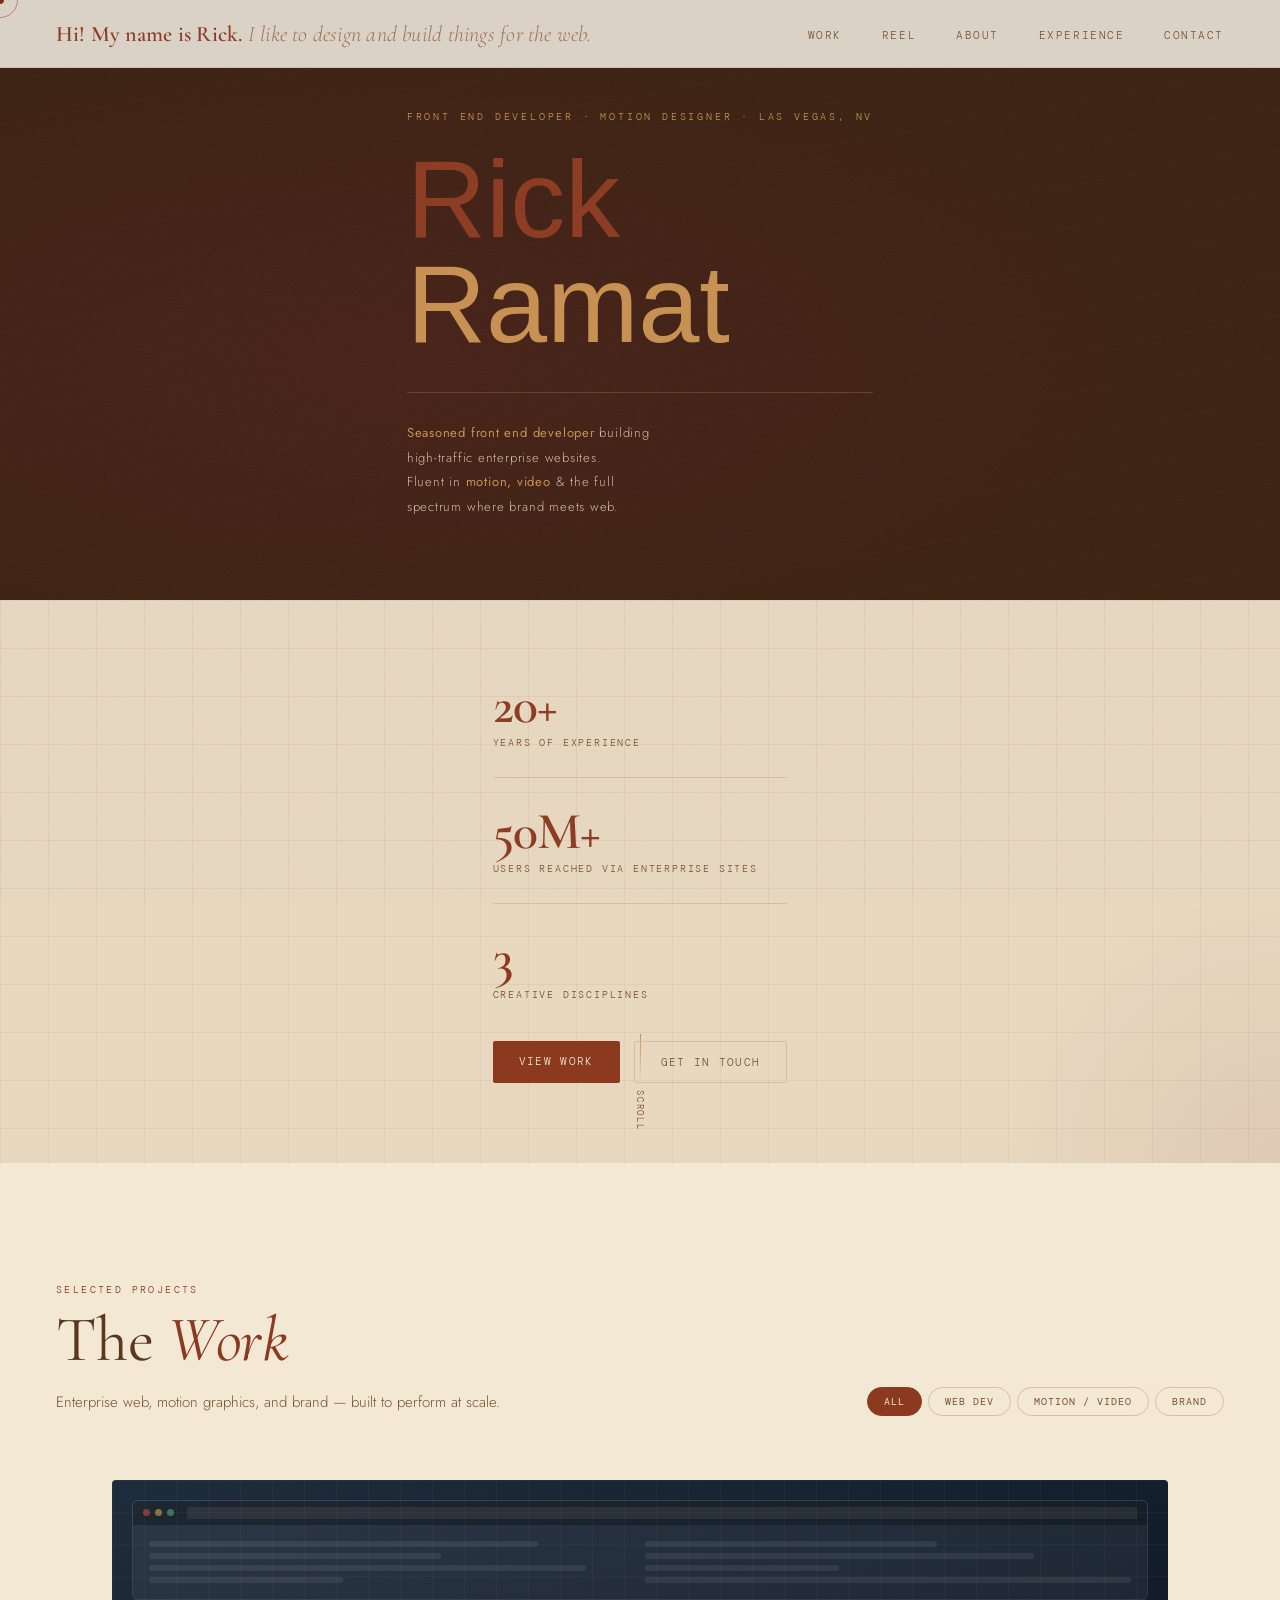
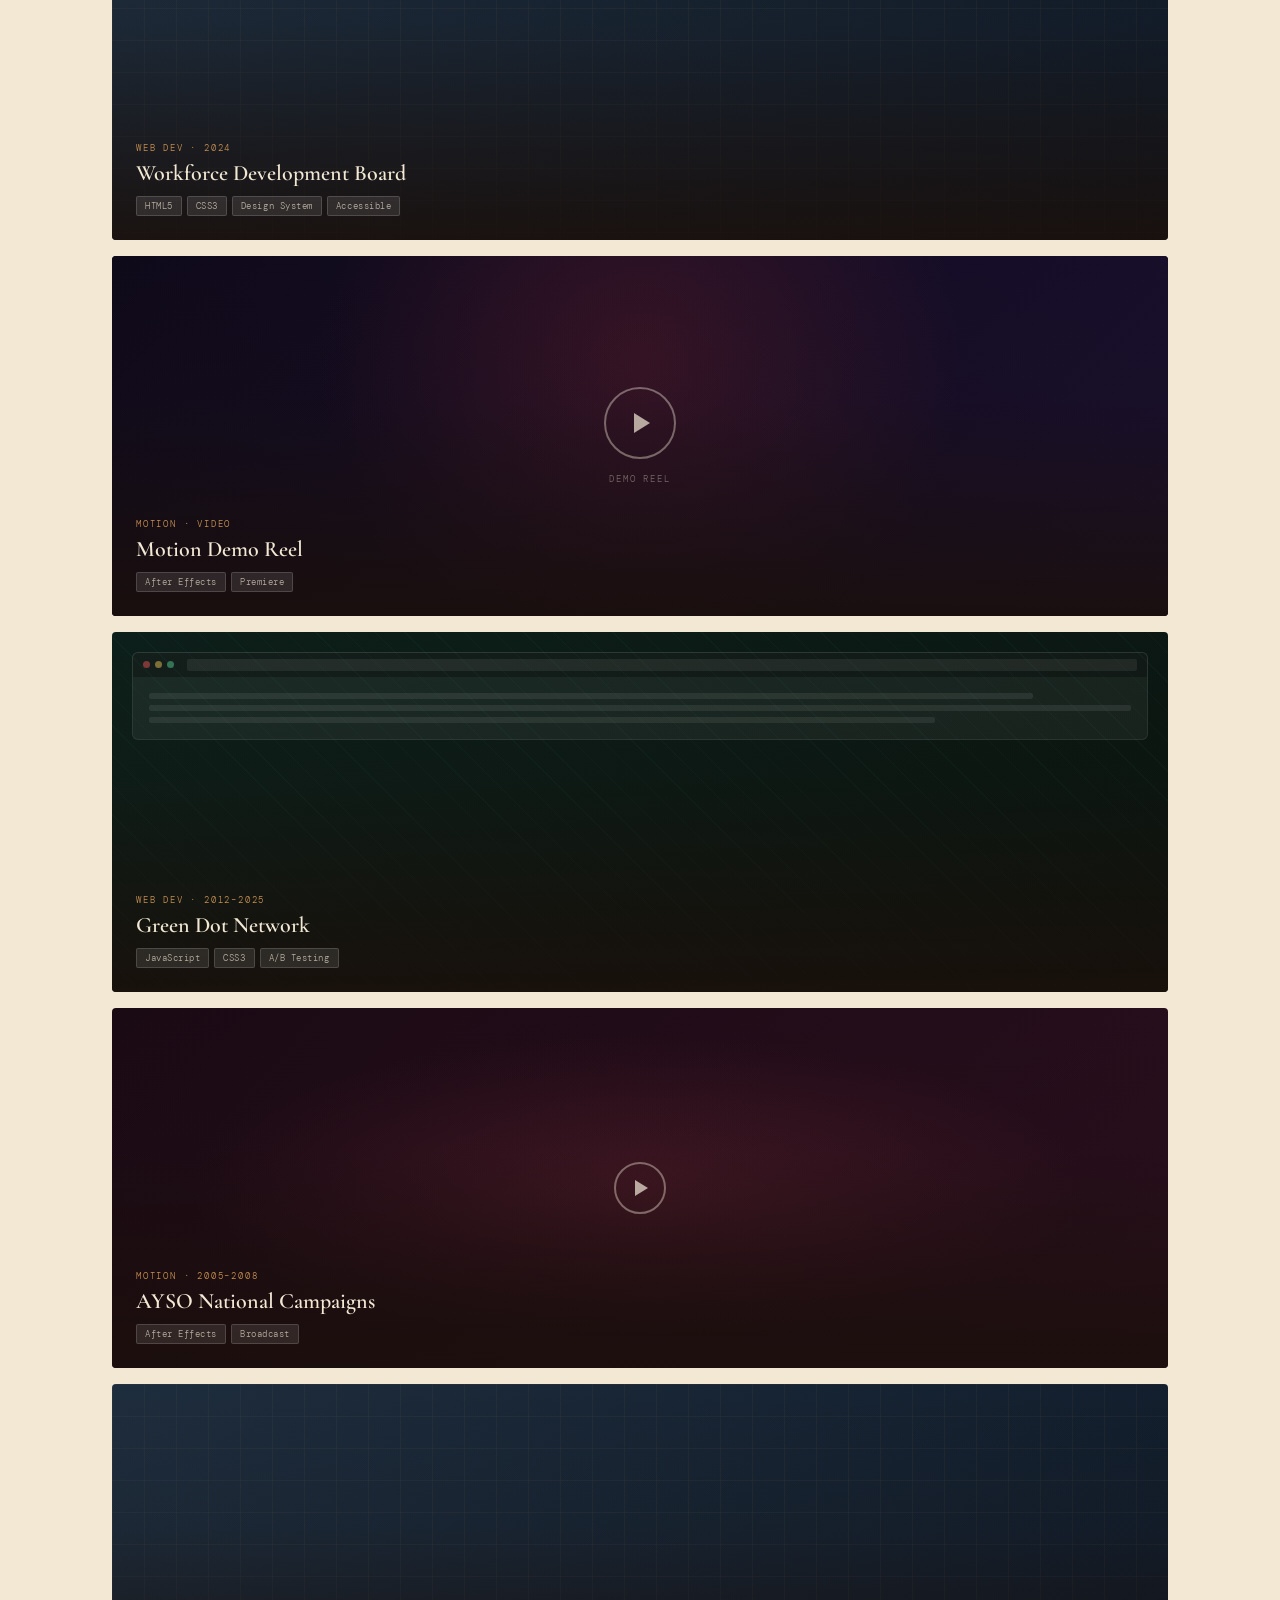
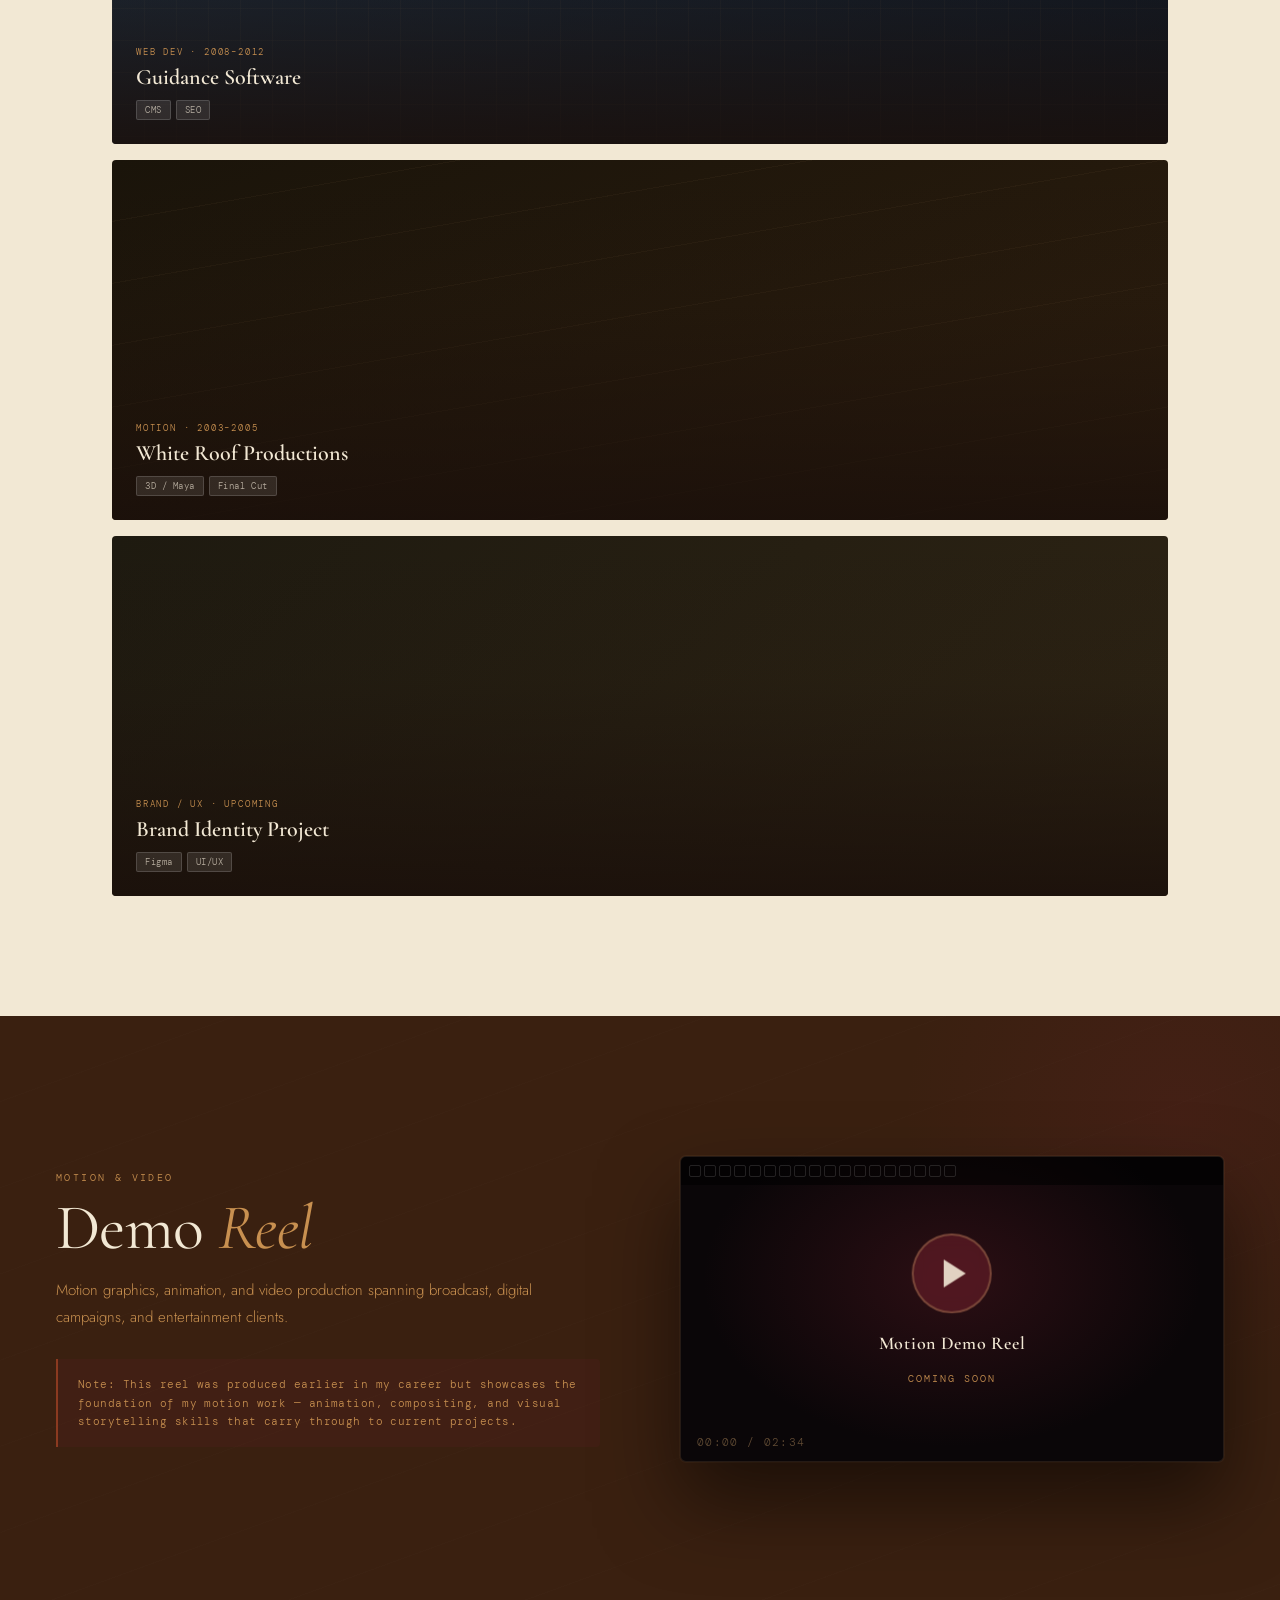
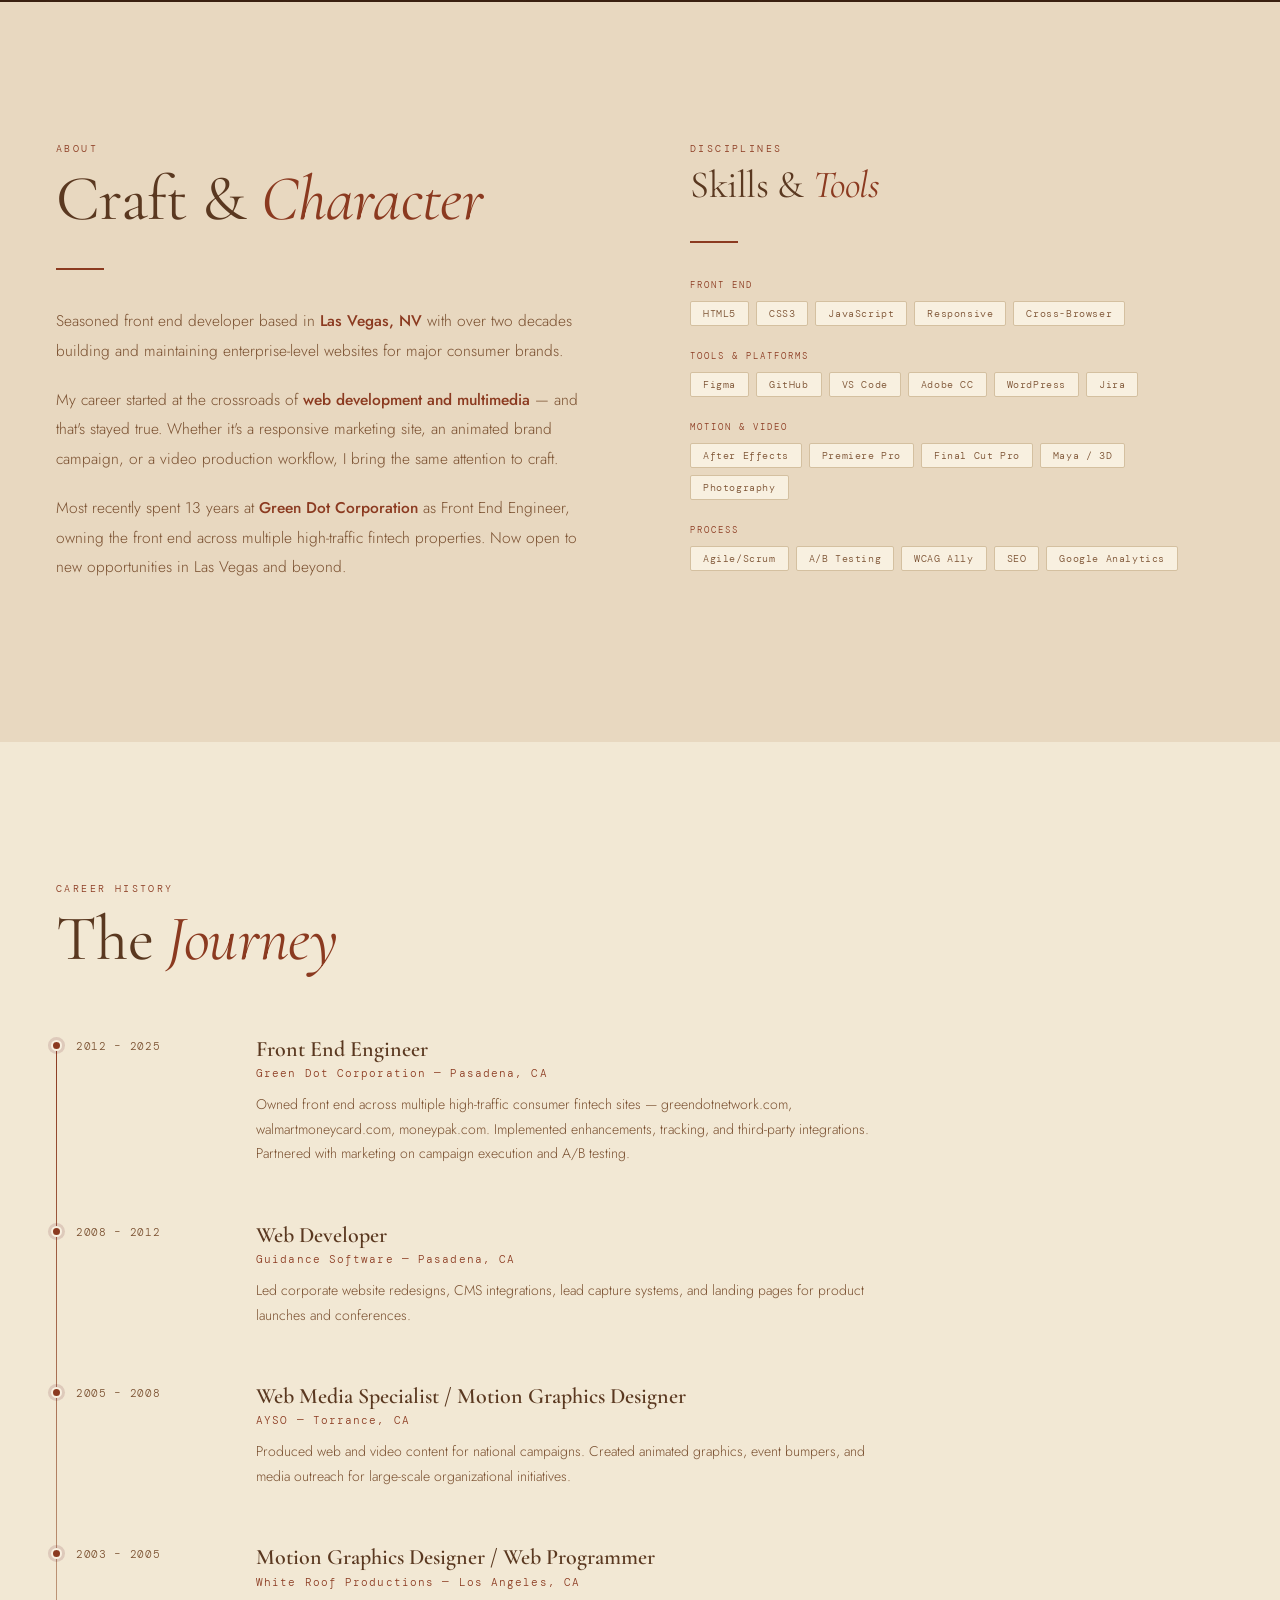
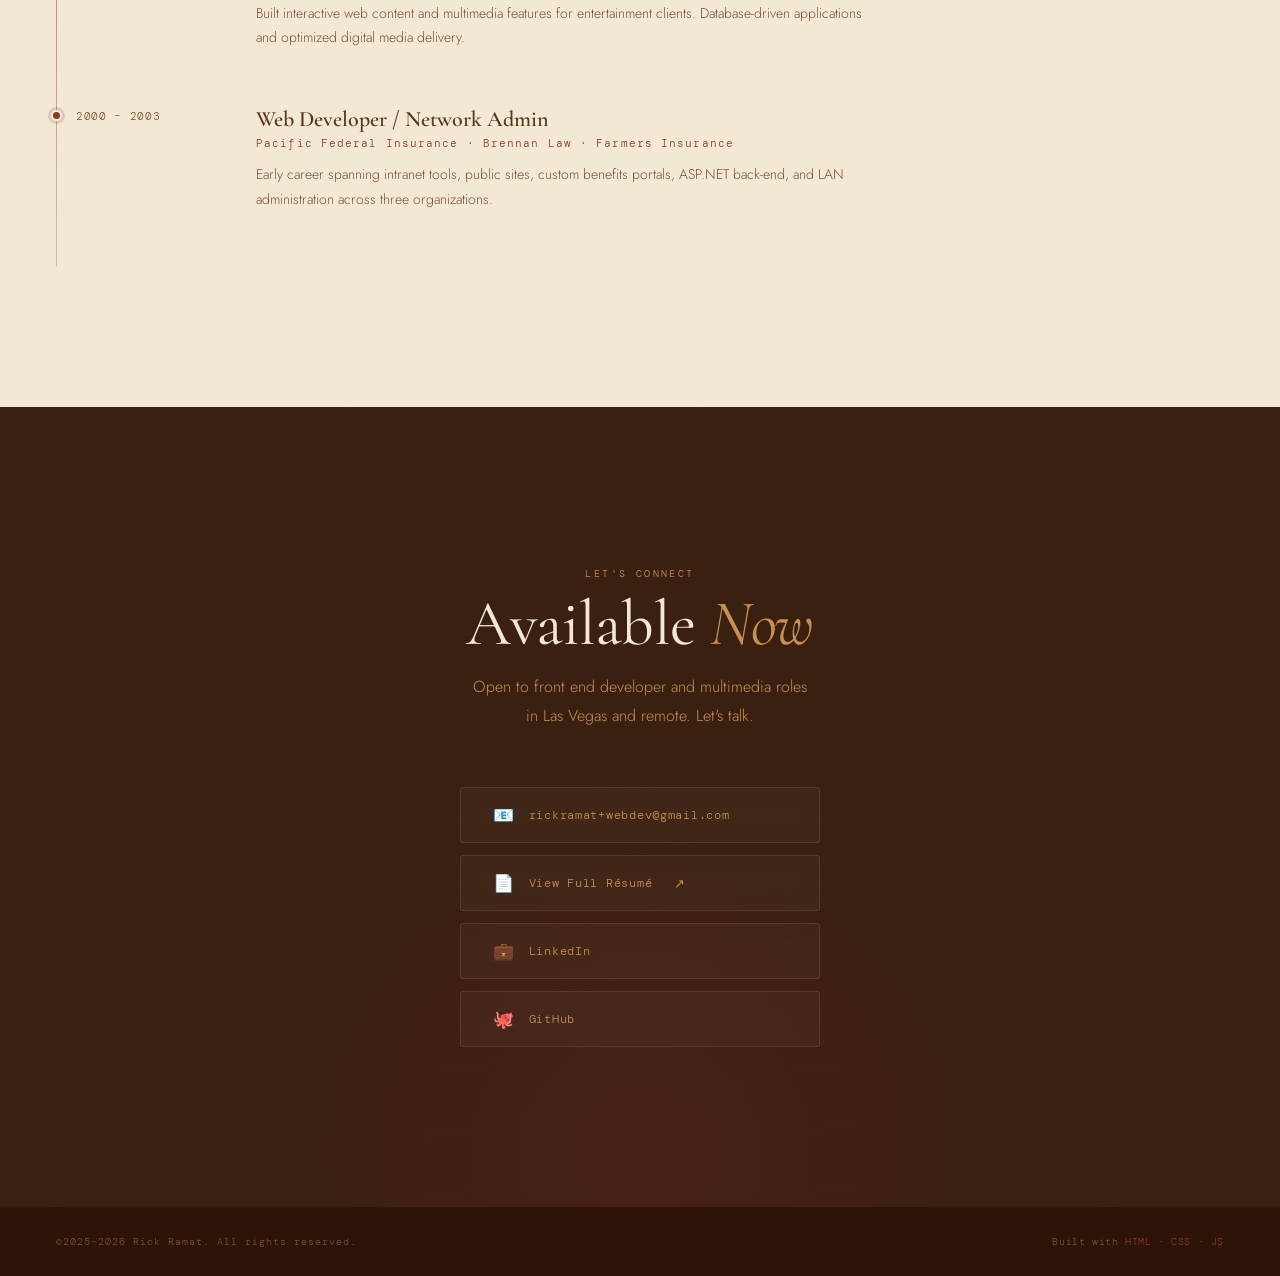
==== commit 89acc688: "added google analytics to dnd page" ====
--- a/index.html
+++ b/index.html
@@ -99,7 +99,7 @@
 <button class="filt" onclick="filt('brand',this)">Brand</button>
 </div>
 </div>
-```
+   
 <div class="bento" id="bento">
 <!-- WDB — large card -->
 <div class="card card-lg reveal" data-cat="web">
@@ -234,7 +234,7 @@
 </div>
 </div>
 </div>
-```
+   
 </div>
 </section>
 <!-- ══ DEMO REEL ══ -->
@@ -249,7 +249,7 @@
 <p><span>Note:</span> This reel was produced earlier in my career but showcases the foundation of my motion work — animation, compositing, and visual storytelling skills that carry through to current projects.</p>
 </div>
 </div>
-```
+   
 <div class="reel-player reveal">
 <div class="reel-player-bg"></div>
 <div class="reel-filmstrip">
@@ -270,7 +270,7 @@
 <div class="reel-timecode">00:00 / 02:34</div>
 </div>
 </div>
-```
+   
 </div>
 </section>
 <!-- ══ ABOUT ══ -->
@@ -287,7 +287,7 @@
 <p>Most recently spent 13 years at <strong>Green Dot Corporation</strong> as Front End Engineer, owning the front end across multiple high-traffic fintech properties. Now open to new opportunities in Las Vegas and beyond.</p>
 </div>
 </div>
-```
+   
 <div class="reveal">
 <div class="sec-label">Disciplines</div>
 <h2 class="sec-title" style="font-size:clamp(32px,3vw,42px);">Skills &amp; <em>Tools</em></h2>
@@ -328,7 +328,7 @@
 </div>
 </div>
 </div>
-```
+   
 </div>
 </section>
 <!-- ══ EXPERIENCE ══ -->
@@ -338,7 +338,7 @@
 <div class="sec-label">Career History</div>
 <h2 class="sec-title">The <em>Journey</em></h2>
 </div>
-```
+   
 <div class="timeline">
 <div class="tl-item reveal">
 <div class="tl-dates">2012 – 2025</div>
@@ -381,7 +381,7 @@
 </div>
 </div>
 </div>
-```
+   
 </div>
 </section>
 <!-- ══ CONTACT ══ -->
--- a/css/portfolio.css
+++ b/css/portfolio.css
@@ -1094,4 +1094,4 @@
 .card, .card-sm, .card-md, .card-lg, .card-xl, .card-tall { height: 360px; }
 .about-grid { grid-template-columns: 1fr 1fr; }
 .reel-inner { grid-template-columns: 1fr 1fr; }
-}+}
